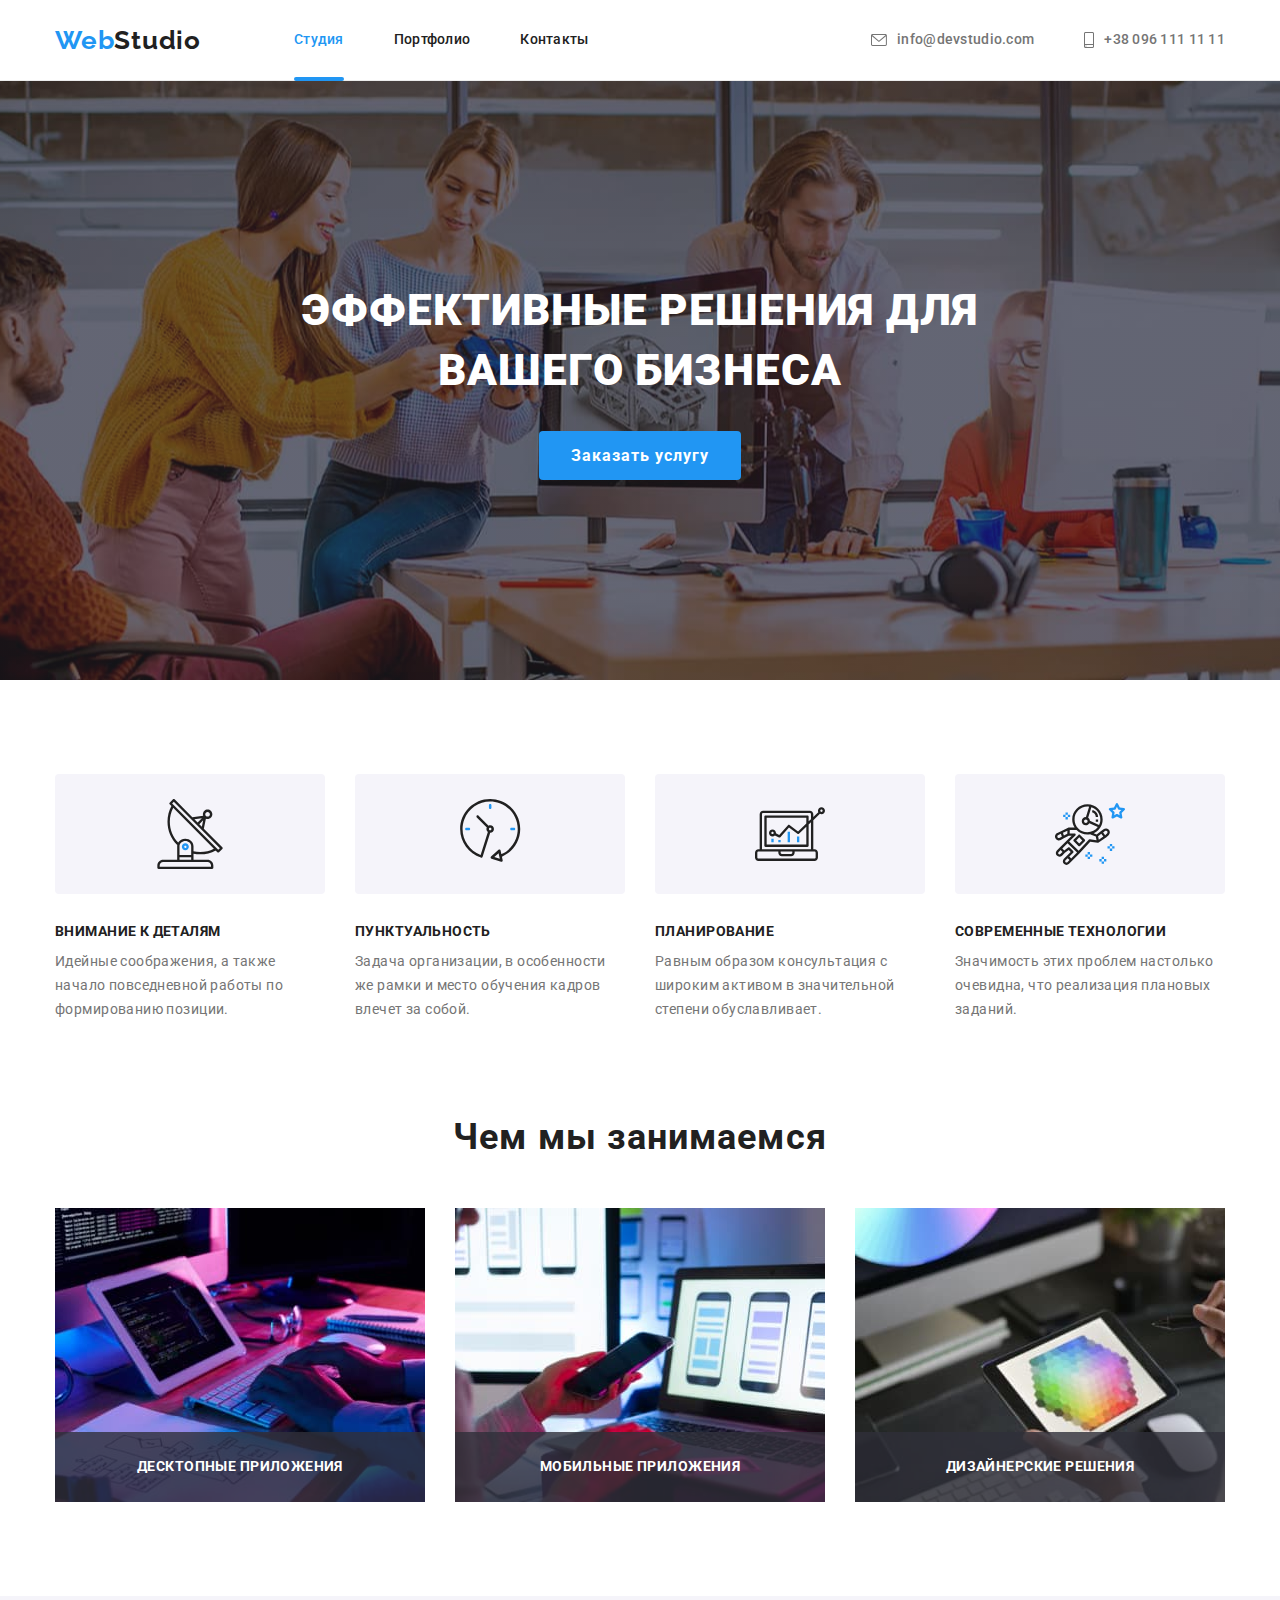
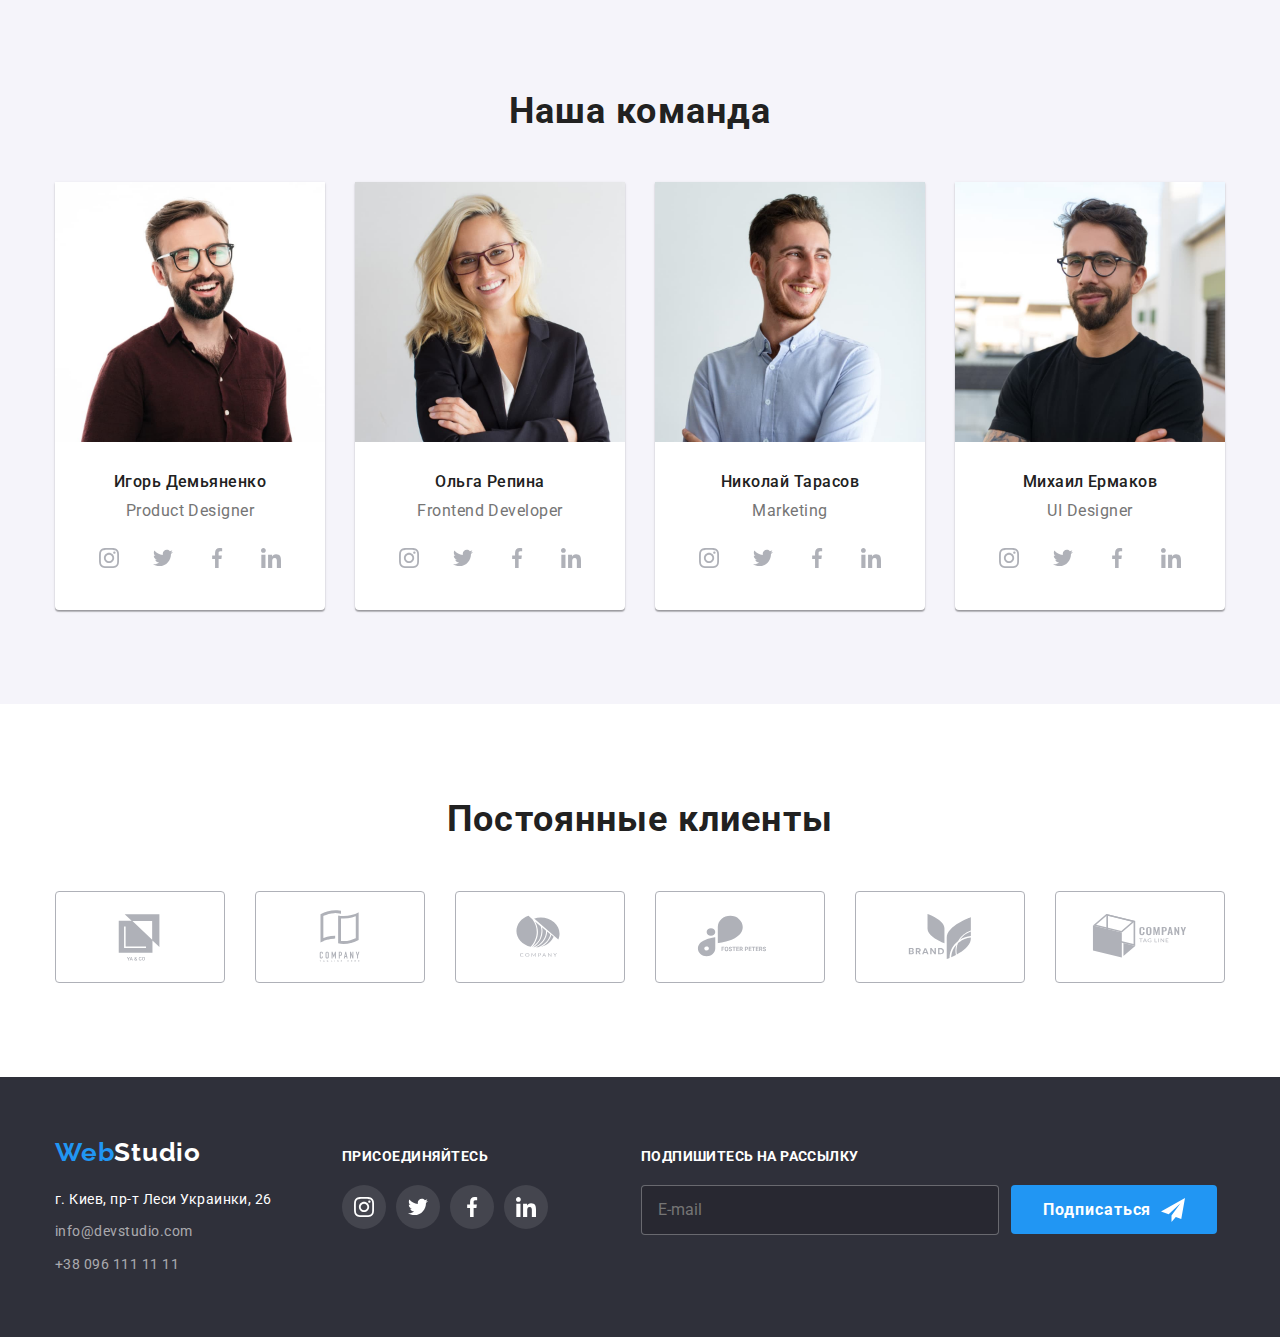
==== index.html @ 643bd153 "Копіювання файлів" ====
<!DOCTYPE html>
<html lang="ru">
  <head>
    <meta charset="UTF-8" />
    <meta http-equiv="X-UA-Compatible" content="IE=edge" />
    <meta name="viewport" content="width=device-width, initial-scale=1.0" />
    <title>Document</title>

    <link rel="preconnect" href="https://fonts.googleapis.com" />
    <link rel="preconnect" href="https://fonts.gstatic.com" crossorigin />
    <link
      href="https://fonts.googleapis.com/css2?family=Raleway:wght@700&family=Roboto:wght@400;500;700;900&display=swap"
      rel="stylesheet"
    />
    <link
      rel="stylesheet"
      href="https://cdnjs.cloudflare.com/ajax/libs/modern-normalize/1.1.0/modern-normalize.min.css"
    />
    <link rel="stylesheet" href="./css/main.min.css" />
  </head>
  <body>
    <header class="header">
      <div class="conteiner header__container">
        <a href="./index.html" class="logo">
          Web<span class="logo--up">Studio</span>
        </a>
        <nav class="navigation">
          <ul class="navigation__list list">
            <li class="navigation__item">
              <a href="./index.html" class="navigation__link current">
                Студия
              </a>
            </li>
            <li class="navigation__item">
              <a href="./portfolio.html" class="navigation__link"> Портфолио</a>
            </li>
            <li class="navigation__item">
              <a href="" class="navigation__link"> Контакты</a>
            </li>
          </ul>
        </nav>
        <ul class="contacts list">
          <li class="contacts__item">
            <a class="contacts__link" href="mailto:info@devstudio.com">
              <svg class="contacts__icon" width="16" height="12">
                <use href="./images/icons.svg#icon-envelope-hover"></use>
              </svg>
              info@devstudio.com
            </a>
          </li>
          <li class="contacts__item">
            <a class="contacts__link" href="tel:+380961111111">
              <svg class="contacts__icon" width="10" height="16">
                <use href="./images/icons.svg#icon-smartphone"></use>
              </svg>
              +38 096 111 11 11
            </a>
          </li>
        </ul>
      </div>
    </header>
    <main>
      <section class="hero">
        <div class="conteiner">
          <h1 class="hero-title">Эффективные решения для вашего бизнеса</h1>
          <button type="button" class="hero-button" data-modal-open>
            Заказать услугу
          </button>
        </div>
      </section>
      <section class="section-benefits">
        <div class="conteiner">
          <h2 class="visually-hidden">Преимущества</h2>
          <ul class="benefits list">
            <li class="benefits-item">
              <div class="benefits-icon">
                <svg class="icon" width="70" height="70">
                  <use href="./images/icons.svg#icon-antenna-1"></use>
                </svg>
              </div>
              <h3 class="title">Внимание к деталям</h3>
              <p>
                Идейные соображения, а также начало повседневной работы по
                формированию позиции.
              </p>
            </li>
            <li class="benefits-item">
              <div class="benefits-icon">
                <svg class="icon" width="70" height="70">
                  <use href="./images/icons.svg#icon-clock-1"></use>
                </svg>
              </div>
              <h3 class="title">Пунктуальность</h3>
              <p>
                Задача организации, в особенности же рамки и место обучения
                кадров влечет за собой.
              </p>
            </li>
            <li class="benefits-item">
              <div class="benefits-icon">
                <svg class="icon" width="70" height="70">
                  <use href="./images/icons.svg#icon-diagram-1"></use>
                </svg>
              </div>
              <h3 class="title">Планирование</h3>
              <p>
                Равным образом консультация с широким активом в значительной
                степени обуславливает.
              </p>
            </li>
            <li class="benefits-item">
              <div class="benefits-icon">
                <svg class="icon" width="70" height="70">
                  <use href="./images/icons.svg#icon-astronaut-1"></use>
                </svg>
              </div>
              <h3 class="title">Современные технологии</h3>
              <p>
                Значимость этих проблем настолько очевидна, что реализация
                плановых заданий.
              </p>
            </li>
          </ul>
        </div>
      </section>
      <section class="section">
        <div class="conteiner">
          <h2 class="section-title">Чем мы занимаемся</h2>
          <ul class="case list">
            <li class="case-images">
              <img
                src="./images/box1.jpg"
                alt="набор текста на клавиатуре"
                width="370"
                height="294"
              />
              <p class="case-text">Десктопные приложения</p>
            </li>
            <li class="case-images">
              <img
                src="./images/box2.jpg"
                alt="телефон в руках и ноутбук"
                width="370"
                height="294"
              />
              <p class="case-text">Мобильные приложения</p>
            </li>
            <li class="case-images">
              <img
                src="./images/box3.jpg"
                alt="подбор цвета на планшете"
                width="370"
                height="294"
              />
              <p class="case-text">Дизайнерские решения</p>
            </li>
          </ul>
        </div>
      </section>
      <section class="section team">
        <div class="conteiner">
          <h2 class="section-title">Наша команда</h2>
          <ul class="team__cards list">
            <li class="team__cards-item">
              <img
                src="./images/img1.jpg"
                alt="фото Игорь Демьяненко"
                width="270"
                height="260"
              />
              <div class="team__list">
                <h3 class="team__name">Игорь Демьяненко</h3>
                <p class="team__position">
                  <span lang="en">Product Designer</span>
                </p>
                <ul class="team__icon-list list">
                  <li class="team__icon-item">
                    <a href="" class="team__soc-link">
                      <svg class="team__link-icon" width="20" height="20">
                        <use href="./images/icons.svg#icon-instagram-2"></use>
                      </svg>
                    </a>
                  </li>
                  <li class="team__icon-item">
                    <a href="" class="team__soc-link">
                      <svg class="team__link-icon" width="20" height="20">
                        <use href="./images/icons.svg#icon-twitter-1"></use>
                      </svg>
                    </a>
                  </li>
                  <li class="team__icon-item">
                    <a href="" class="team__soc-link">
                      <svg class="team__link-icon" width="20" height="20">
                        <use href="./images/icons.svg#icon-facebook-1"></use>
                      </svg>
                    </a>
                  </li>
                  <li class="team__icon-item">
                    <a href="" class="team__soc-link">
                      <svg class="team__link-icon" width="20" height="20">
                        <use href="./images/icons.svg#icon-linkedin-1"></use>
                      </svg>
                    </a>
                  </li>
                </ul>
              </div>
            </li>
            <li class="team__cards-item">
              <img
                src="./images/img2.jpg"
                alt="фото Ольга Репина"
                width="270"
                height="260"
              />
              <div class="team__list">
                <h3 class="team__name">Ольга Репина</h3>
                <p class="team__position">
                  <span lang="en">Frontend Developer</span>
                </p>
                <ul class="team__icon-list list">
                  <li class="team__icon-item">
                    <a href="" class="team__soc-link">
                      <svg class="team__link-icon" width="20" height="20">
                        <use href="./images/icons.svg#icon-instagram-2"></use>
                      </svg>
                    </a>
                  </li>
                  <li class="team__icon-item">
                    <a href="" class="team__soc-link">
                      <svg class="team__link-icon" width="20" height="20">
                        <use href="./images/icons.svg#icon-twitter-1"></use>
                      </svg>
                    </a>
                  </li>
                  <li class="team__icon-item">
                    <a href="" class="team__soc-link">
                      <svg class="team__link-icon" width="20" height="20">
                        <use href="./images/icons.svg#icon-facebook-1"></use>
                      </svg>
                    </a>
                  </li>
                  <li class="team__icon-item">
                    <a href="" class="team__soc-link">
                      <svg class="team__link-icon" width="20" height="20">
                        <use href="./images/icons.svg#icon-linkedin-1"></use>
                      </svg>
                    </a>
                  </li>
                </ul>
              </div>
            </li>
            <li class="team__cards-item">
              <img
                src="./images/img3.jpg"
                alt="фото Николай Тарасов"
                width="270"
                height="260"
              />
              <div class="team__list">
                <h3 class="team__name">Николай Тарасов</h3>
                <p class="team__position"><span lang="en"> Marketing </span></p>
                <ul class="team__icon-list list">
                  <li class="team__icon-item">
                    <a href="" class="team__soc-link">
                      <svg class="team__link-icon" width="20" height="20">
                        <use href="./images/icons.svg#icon-instagram-2"></use>
                      </svg>
                    </a>
                  </li>
                  <li class="team__icon-item">
                    <a href="" class="team__soc-link">
                      <svg class="team__link-icon" width="20" height="20">
                        <use href="./images/icons.svg#icon-twitter-1"></use>
                      </svg>
                    </a>
                  </li>
                  <li class="team__icon-item">
                    <a href="" class="team__soc-link">
                      <svg class="team__link-icon" width="20" height="20">
                        <use href="./images/icons.svg#icon-facebook-1"></use>
                      </svg>
                    </a>
                  </li>
                  <li class="team__icon-item">
                    <a href="" class="team__soc-link">
                      <svg class="team__link-icon" width="20" height="20">
                        <use href="./images/icons.svg#icon-linkedin-1"></use>
                      </svg>
                    </a>
                  </li>
                </ul>
              </div>
            </li>
            <li class="team__cards-item">
              <img
                src="./images/img4.jpg"
                alt="фото Михаил Ермаков"
                width="270"
                height="260"
              />
              <div class="team__list">
                <h3 class="team__name">Михаил Ермаков</h3>
                <p class="team__position">
                  <span lang="en">UI Designer </span>
                </p>
                <ul class="team__icon-list list">
                  <li class="team__icon-item">
                    <a href="" class="team__soc-link">
                      <svg class="team__link-icon" width="20" height="20">
                        <use href="./images/icons.svg#icon-instagram-2"></use>
                      </svg>
                    </a>
                  </li>
                  <li class="team__icon-item">
                    <a href="" class="team__soc-link">
                      <svg class="team__link-icon" width="20" height="20">
                        <use href="./images/icons.svg#icon-twitter-1"></use>
                      </svg>
                    </a>
                  </li>
                  <li class="team__icon-item">
                    <a href="" class="team__soc-link">
                      <svg class="team__link-icon" width="20" height="20">
                        <use href="./images/icons.svg#icon-facebook-1"></use>
                      </svg>
                    </a>
                  </li>
                  <li class="team__icon-item">
                    <a href="" class="team__soc-link">
                      <svg class="team__link-icon" width="20" height="20">
                        <use href="./images/icons.svg#icon-linkedin-1"></use>
                      </svg>
                    </a>
                  </li>
                </ul>
              </div>
            </li>
          </ul>
        </div>
      </section>
      <section class="section">
        <div class="conteiner">
          <h2 class="section-title">Постоянные клиенты</h2>
          <ul class="clients-list list">
            <li class="clients-item">
              <a href="" class="clients-link">
                <svg class="clients-icon" width="106" height="60">
                  <use href="./images/icons.svg#icon-Logo"></use>
                </svg>
              </a>
            </li>
            <li class="clients-item">
              <a href="" class="clients-link">
                <svg class="clients-icon" width="106" height="60">
                  <use href="./images/icons.svg#icon-Logo-1"></use>
                </svg>
              </a>
            </li>
            <li class="clients-item">
              <a href="" class="clients-link">
                <svg class="clients-icon" width="106" height="60">
                  <use href="./images/icons.svg#icon-Logo-2"></use>
                </svg>
              </a>
            </li>
            <li class="clients-item">
              <a href="" class="clients-link">
                <svg class="clients-icon" width="106" height="60">
                  <use href="./images/icons.svg#icon-Logo-3"></use>
                </svg>
              </a>
            </li>
            <li class="clients-item">
              <a href="" class="clients-link">
                <svg class="clients-icon" width="106" height="60">
                  <use href="./images/icons.svg#icon-Logo-4"></use>
                </svg>
              </a>
            </li>
            <li class="clients-item">
              <a href="" class="clients-link">
                <svg class="clients-icon" width="106" height="60">
                  <use href="./images/icons.svg#icon-Logo-5"></use>
                </svg>
              </a>
            </li>
          </ul>
        </div>
      </section>
    </main>
    <footer class="footer">
      <div class="footer-conteiner conteiner">
        <div class="footer-address">
          <a href="./index.html" class="logo">
            Web<span class="logo--down">Studio</span>
          </a>
          <address class="address">
            <p class="text">г. Киев, пр-т Леси Украинки, 26</p>
            <ul class="adress-tel-mail list">
              <li class="address-tel-mail-item">
                <a href="mailto:info@devstudio.com" class="mail">
                  info@devstudio.com
                </a>
              </li>
              <li class="address-tel-mail-item">
                <a href="tel:+380961111111" class="tel"> +38 096 111 11 11 </a>
              </li>
            </ul>
          </address>
        </div>
        <div class="welcome">
          <p class="welcome-text">Присоединяйтесь</p>
          <ul class="welcome-list list">
            <li class="welcome-item">
              <a href="" class="welcome-soc-link">
                <svg class="welcome-link-icon" width="20" height="20">
                  <use href="./images/icons.svg#icon-instagram-2"></use>
                </svg>
              </a>
            </li>
            <li class="welcome-item">
              <a href="" class="welcome-soc-link">
                <svg class="welcome-link-icon" width="20" height="20">
                  <use href="./images/icons.svg#icon-twitter-1"></use>
                </svg>
              </a>
            </li>
            <li class="welcome-item">
              <a href="" class="welcome-soc-link">
                <svg class="welcome-link-icon" width="20" height="20">
                  <use href="./images/icons.svg#icon-facebook-1"></use>
                </svg>
              </a>
            </li>
            <li class="welcome-item">
              <a href="" class="welcome-soc-link">
                <svg class="welcome-link-icon" width="20" height="20">
                  <use href="./images/icons.svg#icon-linkedin-1"></use>
                </svg>
              </a>
            </li>
          </ul>
        </div>
        <form class="subscribe-field">
          <label for="email" class="email-label">Подпишитесь на рассылку</label>
          <div class="subscribe-field-input">
            <input
              type="email"
              class="subscribe-input"
              name="user-mail"
              id="email"
              placeholder="E-mail"
            />
            <div class="mail-button">
              <button type="submit" class="hero-button footer-button">
                <span>Подписаться</span>
                <span class="submit-icon">
                  <svg class="button-input-icon" width="24" height="24">
                    <use href="./images/icons.svg#icon-icon-send-1"></use>
                  </svg>
                </span>
              </button>
            </div>
          </div>
        </form>
      </div>
    </footer>
    <div class="backdrop is-hidden" data-modal>
      <div class="modal">
        <button type="button" class="modal-close-btn" data-modal-close>
          <svg class="close-button" width="18" height="18">
            <use href="./images/icons.svg#icon-close-black-18dp-2-1-1"></use>
          </svg>
        </button>
        <p class="modal-title">Оставьте свои данные, мы вам перезвоним</p>
        <form>
          <div class="modal-field">
            <label for="user-name" class="modal-label">Имя </label>
            <div class="input-wrap">
              <input
                type="text"
                class="modal-input"
                name="user-name"
                id="user-name"
              />
              <svg class="input-icon" width="18" height="18">
                <use href="./images/icons.svg#icon-person-black-18dp-1"></use>
              </svg>
            </div>
          </div>

          <div class="modal-field">
            <label for="user-tel" class="modal-label">Телефон</label>
            <div class="input-wrap">
              <input
                type="tel"
                class="modal-input"
                name="user-tel"
                id="user-tel"
              />
              <svg class="input-icon" width="18" height="18">
                <use href="./images/icons.svg#icon-phone-black-18dp-1"></use>
              </svg>
            </div>
          </div>
          <div class="modal-field">
            <label for="user-email" class="modal-label">Почта</label>
            <div class="input-wrap">
              <input
                type="email"
                class="modal-input"
                name="user-mail"
                id="user-email"
              />
              <svg class="input-icon" width="18" height="18">
                <use href="./images/icons.svg#icon-email-black-18dp-1"></use>
              </svg>
            </div>
          </div>

          <div class="modal-field-coment">
            <label for="user-text" class="modal-label">Комментарий</label>
            <textarea
              class="modal-comment"
              name="user-text"
              id="user-text"
              placeholder="Введите текст"
              cols="30"
              rows="9"
            ></textarea>
          </div>
          <div class="modal-policy">
            <label class="modal-policy-label">
              <input
                type="checkbox"
                name="policy"
                class="modal-check visually-hidden"
              />
              <span class="modal-custom-check">
                <svg class="modal-icon-check" width="16" height="15">
                  <use href="./images/icons.svg#icon-Vector-1"></use>
                </svg>
              </span>
              <span class="modal-policy-text"
                >Соглашаюсь с рассылкой и принимаю
                <a href="" class="modal-link">Условия договора</a></span
              >
            </label>
          </div>
          <button type="submit" class="hero-button">Отправить</button>
        </form>
      </div>
    </div>
    <script src="./js/modal.js"></script>
  </body>
</html>
---- css/main.min.css ----
:root{--main-text-color: #212121;--secondary-text-color: #757575;--accent-text-color: #2196f3;--hero-text-color: #ffffff;--background-primary-color: #ffffff;--background-secondary-color: #2f303a;--background-hover-btn:#188ce8;--transition: 250ms cubic-bezier(0.4, 0, 0.2, 1)}p,h1,h2,h3,h4,h5,h6{margin:0}ul,ol{margin:0;padding-left:0}button{cursor:pointer}a{color:currentColor}img{display:block;max-width:100%;height:auto}address{font-style:normal}body{background-color:var(--background-primary-color);color:var(--main-text-color);font-family:Roboto,sans-serif;letter-spacing:.03em}.visually-hidden{position:absolute;width:1px;height:1px;margin:-1px;border:0;padding:0;white-space:nowrap;clip-path:inset(100%);clip:rect(0 0 0 0);overflow:hidden}.list{list-style:none;padding:0;margin:0}.is-hidden{opacity:0;visibility:hidden;pointer-events:none}.conteiner{margin-left:auto;margin-right:auto;width:1200px;padding-left:15px;padding-right:15px}.section,.portfolio{padding-top:94px;padding-bottom:94px}.logo{color:var(--accent-text-color);font-family:Raleway,sans-serif;font-size:26px;font-weight:700;line-height:1.19;letter-spacing:.03em;text-decoration:none}.logo--up{color:var(--main-text-color)}.logo--down{color:var(--hero-text-color)}.navigation{margin-left:93px}.navigation__list{display:flex}.navigation__item:not(:last-child){margin-right:50px}.navigation__link{display:block;padding-top:32px;padding-bottom:32px;font-size:14px;font-weight:500;line-height:1.14;letter-spacing:.02em;text-decoration:none;transition:color var(--transition)}.navigation__link:hover,.navigation__link:focus{color:var(--accent-text-color)}.contacts{display:flex;margin-left:auto}.contacts__link{display:flex;align-items:center;color:var(--secondary-text-color);font-size:14px;font-weight:500;line-height:1.14;letter-spacing:.02em;text-decoration:none;transition:color var(--transition);padding-top:32px;padding-bottom:32px}.contacts__link:hover,.contacts__link:focus{color:var(--accent-text-color)}.contacts__icon{fill:currentColor;margin-right:10px}.contacts__item+.contacts__item{margin-left:50px}.hero-button{display:block;margin:0 auto;border:rgba(0,0,0,0);border-radius:4px;padding:10px 32px;min-width:200px;background-color:var(--accent-text-color);color:var(--hero-text-color);cursor:pointer;font-family:inherit;font-size:16px;font-weight:700;line-height:1.86;letter-spacing:.06em;text-align:center;transition:background-color var(--transition)}.hero-button:hover,.hero-button:focus{background-color:var(--background-hover-btn)}.modal-title{margin-top:0;margin-bottom:12px;font-size:20px;font-weight:700;line-height:1.15;letter-spacing:.03em;text-align:center;color:var(--main-text-color)}.modal-input{width:100%;height:40px;border:1px solid rgba(33,33,33,.2);border-radius:4px;outline:none;padding-left:42px;transition:border var(--transition)}.modal-input:focus{border:1px solid var(--accent-text-color)}.modal-field{margin-bottom:10px}.modal-field-coment{margin-bottom:20px}.modal-label{font-size:12px;font-weight:400;line-height:1.17;letter-spacing:.01em;margin-bottom:4px;color:var(--secondary-text-color)}.modal-comment{display:block;width:100%;height:120px;border:1px solid rgba(33,33,33,.2);border-radius:4px;resize:none;transition:border var(--transition);padding:12px 16px}.modal-comment::placeholder{font-size:14px;font-weight:400;line-height:1.14;letter-spacing:.01em;color:rgba(117,117,117,.5)}.modal-comment:focus{border:1px solid var(--accent-text-color)}.input-wrap{position:relative}.input-icon{position:absolute;left:12px;top:50%;transform:translateY(-50%)}.modal-input:focus+.input-icon{fill:var(--accent-text-color)}.modal-policy{margin-bottom:30px}.modal-policy-label{display:flex;align-items:center;justify-content:center;cursor:pointer;font-size:14px}.modal-policy-text{font-size:14px;font-weight:400;line-height:1.71;letter-spacing:.03em;color:var(--secondary-text-color)}.modal-link{color:var(--accent-text-color);text-decoration:none;border-bottom:1px solid var(--accent-text-color)}.modal-custom-check{border:2px solid var(--main-text-color);width:16px;height:15px;display:flex;align-items:center;justify-content:center;margin-right:7px}.modal-check:checked+.modal-custom-check{border:2px solid var(--accent-text-color);background-color:var(--accent-text-color)}.modal-check:focus+.modal-custom-check{border:2px solid var(--accent-text-color)}.backdrop{width:100%;height:100%;position:fixed;left:0;top:0;background-color:rgba(0,0,0,.2);transition:opacity var(--transition),visibility var(--transition)}.backdrop.is-hidden .modal{transform:translate(-50%, -50%) scale(0) rotate(180deg)}.modal{width:100%;position:absolute;max-width:528px;background-color:var(--background-primary-color);position:absolute;top:50%;left:50%;border-radius:4px;transform:translate(-50%, -50%) scale(1) rotate(0);transition:transform var(--transition);padding:40px}.modal-close-btn{position:absolute;top:10px;right:10px;width:30px;height:30px;border-radius:50%;border:1px solid rgba(0,0,0,.1);background-color:rgba(0,0,0,0);display:flex;align-items:center;justify-content:center;cursor:pointer}.close-button{transition:fill var(--transition)}.modal-close-btn:hover .close-button,.modal-close-btn:focus .close-button{fill:var(--accent-text-color)}.section-title{margin-top:0;margin-bottom:50px;color:var(--main-text-color);font-size:36px;font-weight:700;line-height:1.17;letter-spacing:.03em;text-align:center}.current{display:flex;position:relative;color:var(--accent-text-color)}.current::after{display:block;content:"";width:100%;height:4px;background-size:contain;left:0;bottom:-1px;margin-bottom:0;background-color:var(--accent-text-color);border-radius:2px;position:absolute}.header{border-bottom:1px solid #ececec}.header__container{display:flex;align-items:center}.hero{max-width:1600px;margin:0 auto;background-color:var(--background-secondary-color);background-image:linear-gradient(rgba(47, 48, 58, 0.4), rgba(47, 48, 58, 0.4)),url(../images/hero.jpg);background-repeat:no-repeat;background-position:center;letter-spacing:.06em;text-align:center;padding-top:200px;padding-bottom:200px}.hero-title{margin-left:auto;margin-right:auto;margin-top:0;margin-bottom:30px;max-width:696px;color:var(--hero-text-color);font-size:44px;font-weight:900;line-height:1.36;text-transform:uppercase}.section-benefits{padding-top:94px;padding-bottom:0}.benefits{display:flex;gap:30px}.benefits-item{width:270px}.benefits-icon{display:flex;align-items:center;justify-content:center;background-color:#f5f4fa;border-radius:4px;width:270px;height:120px;margin-bottom:30px}.benefits .title{margin-top:0;margin-bottom:10px;color:var(--main-text-color);font-size:14px;font-weight:700;line-height:1.14;letter-spacing:.03em;text-transform:uppercase}.benefits p{margin-top:0;margin-bottom:0;color:var(--secondary-text-color);font-size:14px;font-weight:400;line-height:1.71;letter-spacing:.03em}.case{display:flex;gap:30px}.case-images{display:flex;flex-direction:column;position:relative}.case-text{background-color:rgba(47,48,58,.8);position:absolute;padding-top:27px;padding-bottom:27px;width:100%;bottom:0;left:0;margin:0;text-align:center;font-size:14px;font-weight:700;line-height:1.14;letter-spacing:.03em;text-transform:uppercase;color:var(--hero-text-color)}.clients-list{display:flex;justify-content:center;align-items:center}.clients-item{width:170px;height:92px}.clients-item+.clients-item{margin-left:30px}.clients-link{display:flex;align-items:center;justify-content:center;cursor:pointer;width:100%;height:100%;border:1px solid #afb1b8;border-radius:4px;color:#afb1b8;transition:border var(--transition),color var(--transition)}.clients-link:hover,.clients-link:focus{border:1px solid var(--accent-text-color);color:var(--accent-text-color)}.clients-icon{fill:currentColor}.footer{background-color:var(--background-secondary-color);padding-top:60px;padding-bottom:60px}.footer-conteiner{display:flex;align-items:baseline}.footer .logo{margin-bottom:20px}.address{margin-top:20px;margin-bottom:0}.address .text{margin-top:0;margin-bottom:0;color:var(--hero-text-color);font-size:14px;line-height:1.71}.address .mail,.address .tel{color:rgba(255,255,255,.6);font-size:14px;line-height:1.71;text-decoration:none}.adress-tel-mail{margin-top:9px}.address-tel-mail-item+.address-tel-mail-item{margin-top:9px}.welcome{margin-left:70px}.welcome-text{margin:0;text-transform:uppercase;font-size:14px;font-weight:700;line-height:1.14;color:var(--hero-text-color)}.welcome-list{display:flex;margin-top:20px}.welcome-item+.welcome-item{margin-left:10px}.welcome-soc-link{display:flex;justify-content:center;align-items:center;width:44px;height:44px;background:rgba(255,255,255,.1);border-radius:50%;cursor:pointer;transition:background-color var(--transition)}.welcome-soc-link:hover,.welcome-soc-link:focus{background-color:var(--accent-text-color)}.welcome-link-icon{fill:var(--hero-text-color)}.subscribe-field{margin-left:93px}.email-label{display:block;margin-bottom:20px;font-weight:700;font-size:14px;line-height:1.14;letter-spacing:.03em;text-transform:uppercase;color:var(--hero-text-color)}.subscribe-input{width:358px;height:50px;margin-right:12px;padding-top:15px;padding-bottom:15px;padding-left:16px;border:1px solid rgba(255,255,255,.3);border-radius:4px;background-color:rgba(0,0,0,.15);font-size:16px;line-height:1.25;color:rgba(255,255,255,.6)}.footer-button{display:flex;justify-content:center;align-items:center}.submit-icon{margin-left:10px;display:flex;justify-content:center;align-items:center}.button-input-icon{fill:var(--hero-text-color);right:28px}.subscribe-field-input{display:flex;align-items:center;justify-content:center}.portfolio-list{margin-top:50px;display:flex;flex-wrap:wrap;gap:30px}.portfolio-item{width:calc((100% - 60px)/3);position:relative}.item-card{padding:24px;padding-top:20px;padding-left:24px;padding-bottom:20px;border-left:1px solid #eee;border-right:1px solid #eee;border-bottom:1px solid #eee}.portfolio .title{margin-bottom:4px;margin-top:0;color:var(--main-text-color);font-size:18px;font-weight:700;line-height:2;letter-spacing:.06}.buttons-list{display:flex;justify-content:center}.buttons-item+.buttons-item{margin-left:8px}.portfolio-button{display:inline-block;border-radius:4px;padding:6px 22px;min-width:73px;border:rgba(0,0,0,0);color:var(--main-text-color);background-color:#f5f4fa;cursor:pointer;text-align:center;font-family:inherit;font-size:16px;font-weight:500;line-height:1.63;transition:box-shadow var(--transition),color var(--transition),background-color var(--transition)}.portfolio-button:hover,.portfolio-button:focus{background-color:var(--accent-text-color);color:var(--hero-text-color);box-shadow:0px 3px 1px rgba(0,0,0,.1),0px 1px 2px rgba(0,0,0,.08),0px 2px 2px rgba(0,0,0,.12)}.portfolio-link{display:block;text-decoration:none;width:100%;height:100%;transition:box-shadow var(--transition)}.portfolio-link:hover,.portfolio-link:focus{box-shadow:0px 1px 1px rgba(0,0,0,.12),0px 4px 4px rgba(0,0,0,.06),1px 4px 6px rgba(0,0,0,.16)}.item-card p{margin-bottom:0;margin-top:0;color:var(--secondary-text-color);font-size:16px;line-height:1.88}.team-portfolio-top{position:relative;overflow:hidden}.portfolio-top-text{position:absolute;top:0;left:0;color:var(--hero-text-color);background-color:rgba(33,150,243,.9);font-size:18px;line-height:1.56;height:100%;transform:translateY(100%);transition:transform var(--transition);overflow:auto;padding-top:63px;padding-left:24px;padding-right:24px;padding-bottom:63px}.portfolio-link:hover .portfolio-top-text,.portfolio-link:focus .portfolio-top-text{transform:translateY(0);transition:transform var(--transition)}.team{padding-top:94px;padding-bottom:94px;background-color:#f5f4fa}.team__cards{display:flex;gap:30px}.team__cards-item{background-color:var(--background-primary-color);border-radius:0px 0px 4px 4px;box-shadow:0px 1px 3px rgba(0,0,0,.12),0px 1px 1px rgba(0,0,0,.14),0px 2px 1px rgba(0,0,0,.2)}.team__list{text-align:center;padding-top:30px;padding-bottom:30px}.team__name{margin-top:0;margin-bottom:10px;color:var(--main-text-color);font-size:16px;font-weight:500;line-height:1.19}.team__position{margin-top:0;margin-bottom:16px;color:var(--secondary-text-color);font-size:16px;line-height:1.19}.team__icon-list{display:flex;justify-content:center;align-items:center;gap:10px}.team__soc-link{display:flex;justify-content:center;align-items:center;width:44px;height:44px;border-radius:50%;cursor:pointer;transition:background-color var(--transition)}.team__soc-link:hover,.team__soc-link:focus{background-color:var(--accent-text-color)}.team__link-icon{fill:#afb1b8;transition:fill var(--transition)}.team__link-icon:hover,.team__link-icon:focus{background-color:var(--accent-text-color)}.team__soc-link:hover .team__link-icon,.team__soc-link:focus .team__link-icon{fill:var(--hero-text-color)}/*# sourceMappingURL=main.min.css.map */
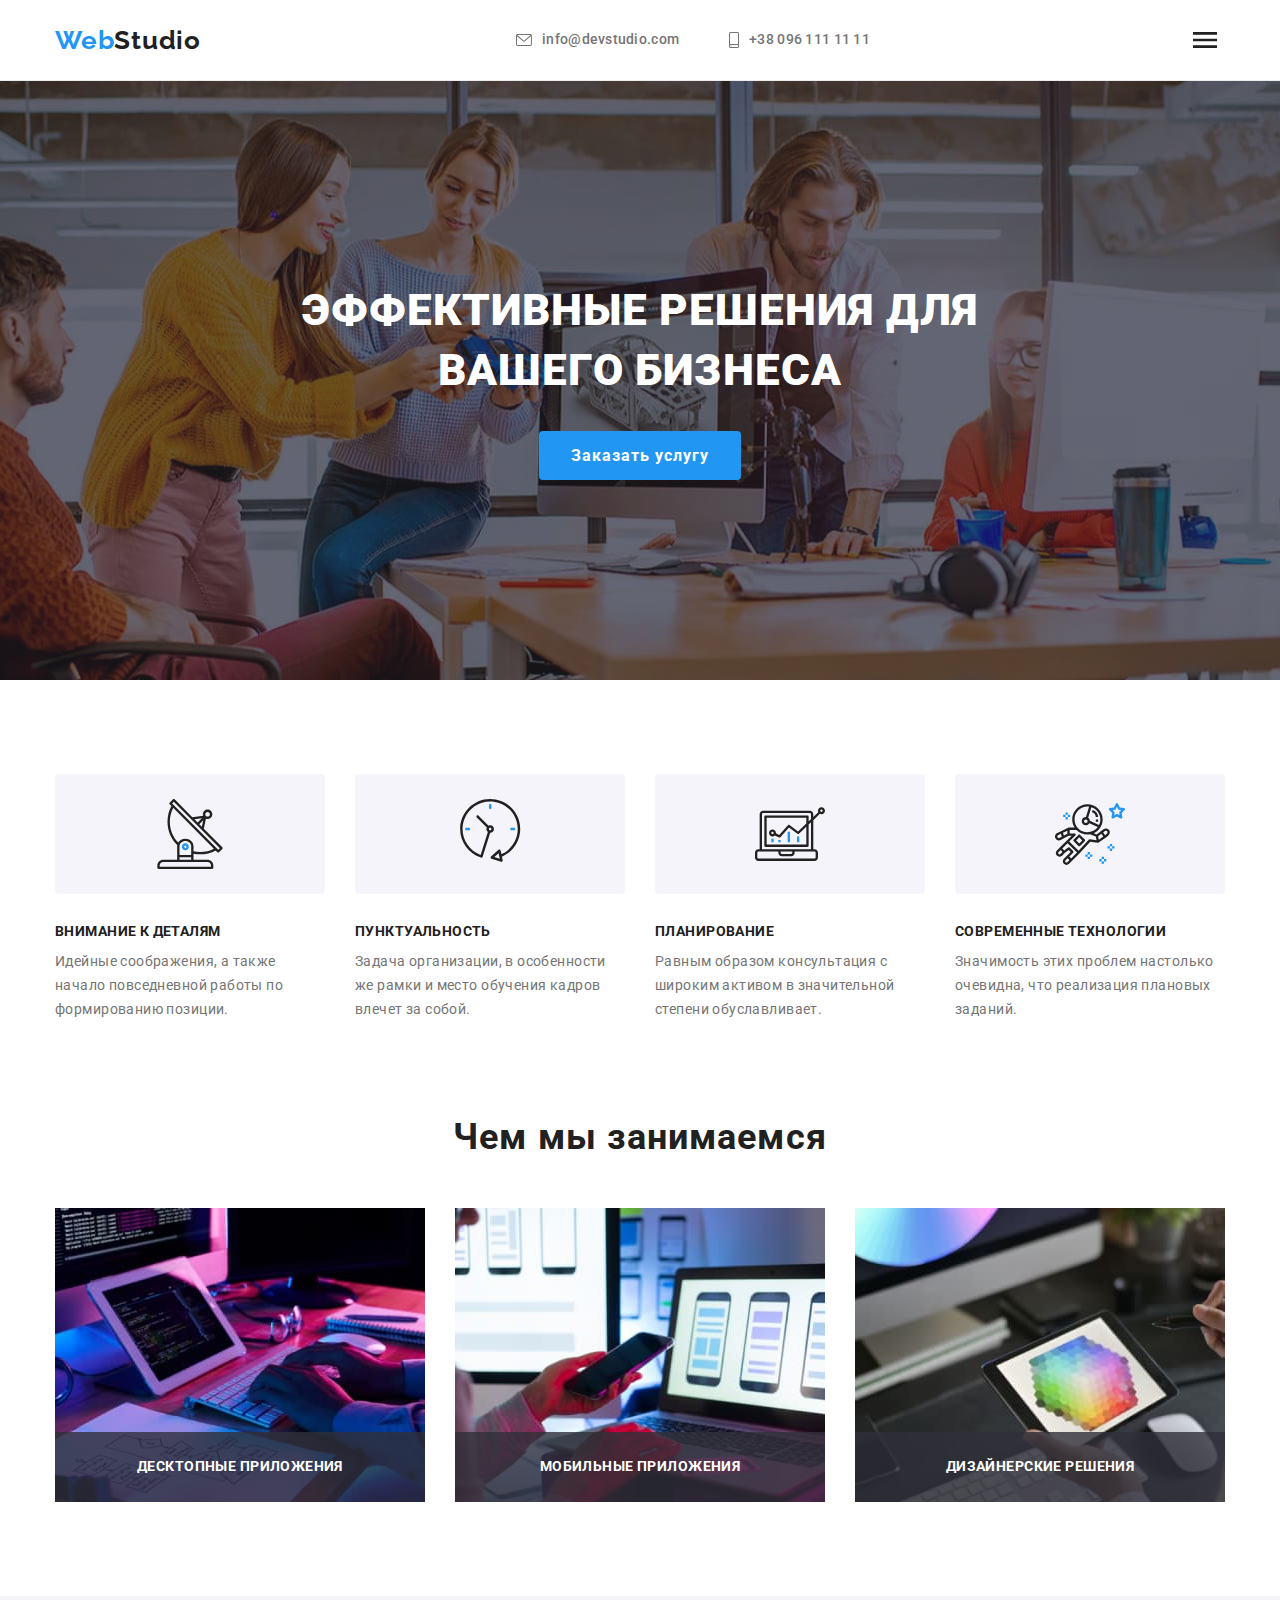
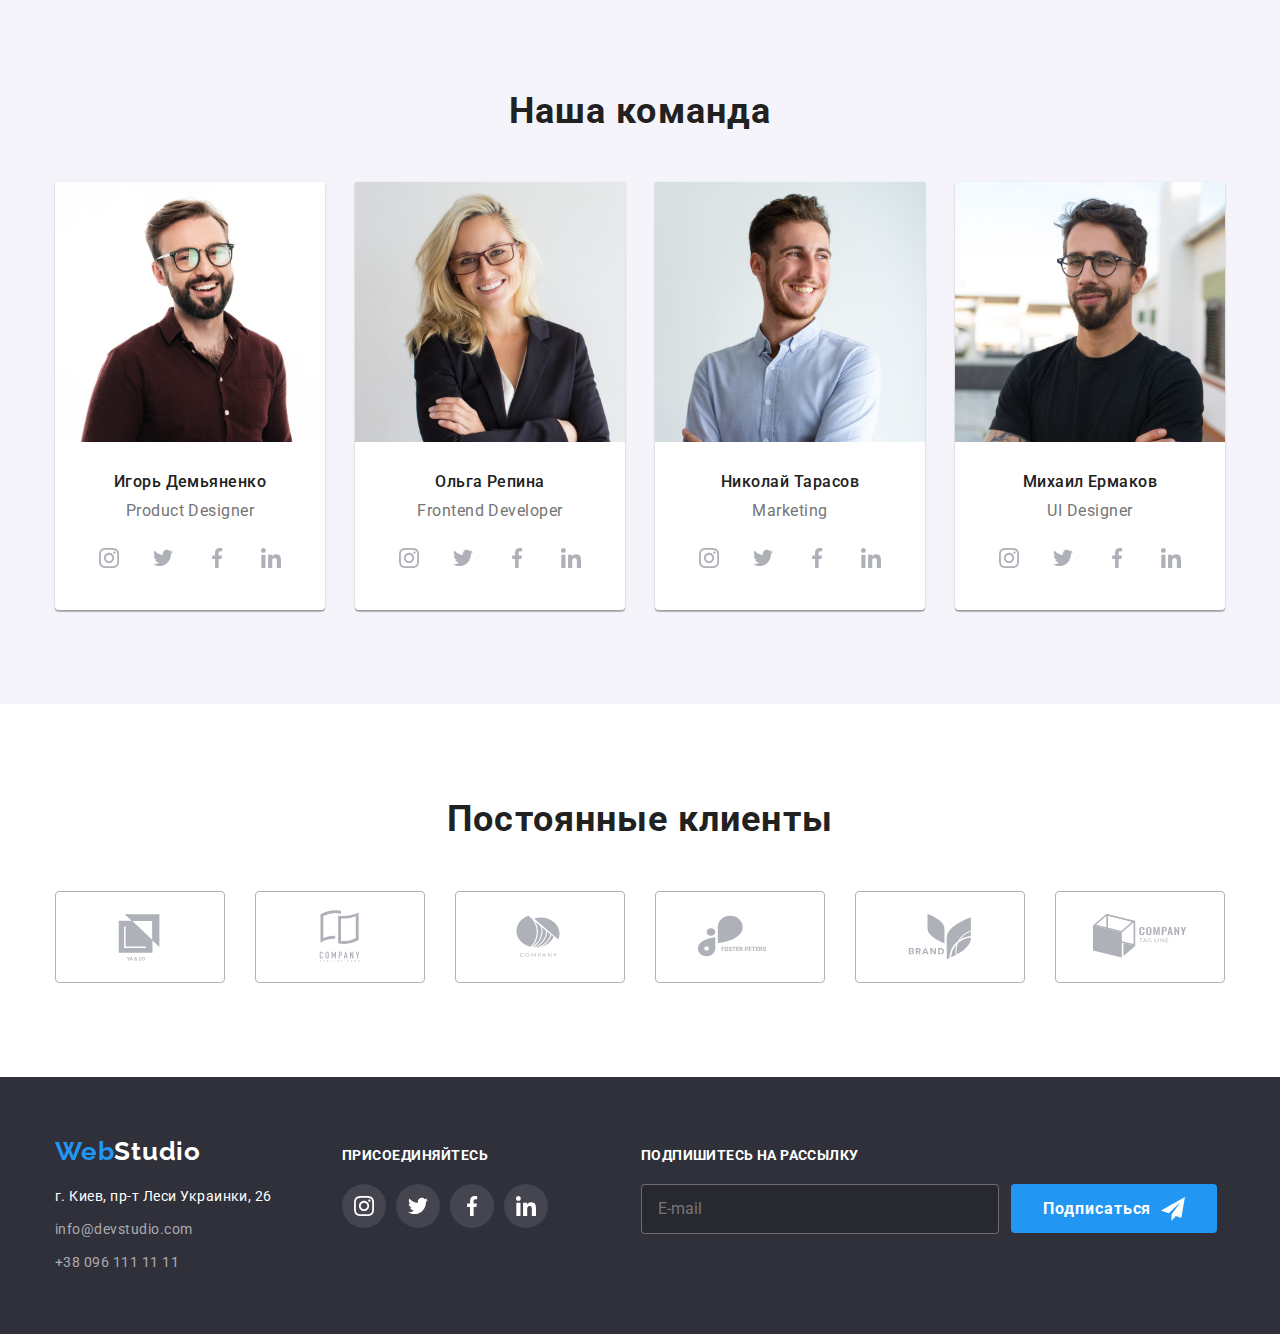
==== commit 771ccd78: "Спливаюче меню" ====
--- a/index.html
+++ b/index.html
@@ -57,6 +57,62 @@
             </a>
           </li>
         </ul>
+        <button type="button" class="menu-open">
+          <svg class="menu-open__icon" width="40" height="40">
+            <use href="./images/icons.svg#icon-menu_40px-1"></use>
+          </svg>
+        </button>
+      </div>
+      <div class="mob-menu is-hidden">
+        <div class="cont">
+          <div class="mob-menu-top">
+            <button type="button" class="menu-close">
+              <svg width="40" height="40">
+                <use
+                  class="menu-close__icon"
+                  href="./images/icons.svg#icon-close_40px-1"
+                ></use>
+              </svg>
+            </button>
+            <div class="navigation-mobile">
+              <ul class="navigation-mobile__list list">
+                <li class="navigation-mobile__item">
+                  <a
+                    href="./index.html"
+                    class="navigation-mobile__link current-mobile"
+                  >
+                    Студия
+                  </a>
+                </li>
+                <li class="navigation-mobile__item">
+                  <a href="./portfolio.html" class="navigation-mobile__link">
+                    Портфолио</a
+                  >
+                </li>
+                <li class="navigation-mobile__item">
+                  <a href="" class="navigation-mobile__link"> Контакты</a>
+                </li>
+              </ul>
+            </div>
+          </div>
+          <div class="mob-menu-bottom">
+            <a class="contacts-mobile__link" href="tel:+380961111111">
+              +38 096 111 11 11
+            </a>
+            <a class="contacts-mobile__mail" href="mailto:info@devstudio.com">
+              info@devstudio.com
+            </a>
+
+            <ul class="mob-soc-link list">
+              <li class="mob-soc-item">
+                <p class="mob-soc-icon">Instagram</p>
+              </li>
+              <li class="mob-soc-item"><p class="mob-soc-icon">Twitter</p></li>
+              <li class="mob-soc-item"><p class="mob-soc-icon">Facebook</p></li>
+              <li class="mob-soc-item"><p class="mob-soc-icon">LinkedIn</p></li>
+            </ul>
+          </div>
+        </div>
       </div>
     </header>
     <main>
@@ -552,5 +608,6 @@
       </div>
     </div>
     <script src="./js/modal.js"></script>
+    <script src="./js/mobile-menu.js"></script>
   </body>
 </html>
--- a/css/main.min.css
+++ b/css/main.min.css
@@ -1 +1 @@
-:root{--main-text-color: #212121;--secondary-text-color: #757575;--accent-text-color: #2196f3;--hero-text-color: #ffffff;--background-primary-color: #ffffff;--background-secondary-color: #2f303a;--background-hover-btn:#188ce8;--transition: 250ms cubic-bezier(0.4, 0, 0.2, 1)}p,h1,h2,h3,h4,h5,h6{margin:0}ul,ol{margin:0;padding-left:0}button{cursor:pointer}a{color:currentColor}img{display:block;max-width:100%;height:auto}address{font-style:normal}body{background-color:var(--background-primary-color);color:var(--main-text-color);font-family:Roboto,sans-serif;letter-spacing:.03em}.visually-hidden{position:absolute;width:1px;height:1px;margin:-1px;border:0;padding:0;white-space:nowrap;clip-path:inset(100%);clip:rect(0 0 0 0);overflow:hidden}.list{list-style:none;padding:0;margin:0}.is-hidden{opacity:0;visibility:hidden;pointer-events:none}.conteiner{margin-left:auto;margin-right:auto;width:1200px;padding-left:15px;padding-right:15px}.section,.portfolio{padding-top:94px;padding-bottom:94px}.logo{color:var(--accent-text-color);font-family:Raleway,sans-serif;font-size:26px;font-weight:700;line-height:1.19;letter-spacing:.03em;text-decoration:none}.logo--up{color:var(--main-text-color)}.logo--down{color:var(--hero-text-color)}.navigation{margin-left:93px}.navigation__list{display:flex}.navigation__item:not(:last-child){margin-right:50px}.navigation__link{display:block;padding-top:32px;padding-bottom:32px;font-size:14px;font-weight:500;line-height:1.14;letter-spacing:.02em;text-decoration:none;transition:color var(--transition)}.navigation__link:hover,.navigation__link:focus{color:var(--accent-text-color)}.contacts{display:flex;margin-left:auto}.contacts__link{display:flex;align-items:center;color:var(--secondary-text-color);font-size:14px;font-weight:500;line-height:1.14;letter-spacing:.02em;text-decoration:none;transition:color var(--transition);padding-top:32px;padding-bottom:32px}.contacts__link:hover,.contacts__link:focus{color:var(--accent-text-color)}.contacts__icon{fill:currentColor;margin-right:10px}.contacts__item+.contacts__item{margin-left:50px}.hero-button{display:block;margin:0 auto;border:rgba(0,0,0,0);border-radius:4px;padding:10px 32px;min-width:200px;background-color:var(--accent-text-color);color:var(--hero-text-color);cursor:pointer;font-family:inherit;font-size:16px;font-weight:700;line-height:1.86;letter-spacing:.06em;text-align:center;transition:background-color var(--transition)}.hero-button:hover,.hero-button:focus{background-color:var(--background-hover-btn)}.modal-title{margin-top:0;margin-bottom:12px;font-size:20px;font-weight:700;line-height:1.15;letter-spacing:.03em;text-align:center;color:var(--main-text-color)}.modal-input{width:100%;height:40px;border:1px solid rgba(33,33,33,.2);border-radius:4px;outline:none;padding-left:42px;transition:border var(--transition)}.modal-input:focus{border:1px solid var(--accent-text-color)}.modal-field{margin-bottom:10px}.modal-field-coment{margin-bottom:20px}.modal-label{font-size:12px;font-weight:400;line-height:1.17;letter-spacing:.01em;margin-bottom:4px;color:var(--secondary-text-color)}.modal-comment{display:block;width:100%;height:120px;border:1px solid rgba(33,33,33,.2);border-radius:4px;resize:none;transition:border var(--transition);padding:12px 16px}.modal-comment::placeholder{font-size:14px;font-weight:400;line-height:1.14;letter-spacing:.01em;color:rgba(117,117,117,.5)}.modal-comment:focus{border:1px solid var(--accent-text-color)}.input-wrap{position:relative}.input-icon{position:absolute;left:12px;top:50%;transform:translateY(-50%)}.modal-input:focus+.input-icon{fill:var(--accent-text-color)}.modal-policy{margin-bottom:30px}.modal-policy-label{display:flex;align-items:center;justify-content:center;cursor:pointer;font-size:14px}.modal-policy-text{font-size:14px;font-weight:400;line-height:1.71;letter-spacing:.03em;color:var(--secondary-text-color)}.modal-link{color:var(--accent-text-color);text-decoration:none;border-bottom:1px solid var(--accent-text-color)}.modal-custom-check{border:2px solid var(--main-text-color);width:16px;height:15px;display:flex;align-items:center;justify-content:center;margin-right:7px}.modal-check:checked+.modal-custom-check{border:2px solid var(--accent-text-color);background-color:var(--accent-text-color)}.modal-check:focus+.modal-custom-check{border:2px solid var(--accent-text-color)}.backdrop{width:100%;height:100%;position:fixed;left:0;top:0;background-color:rgba(0,0,0,.2);transition:opacity var(--transition),visibility var(--transition)}.backdrop.is-hidden .modal{transform:translate(-50%, -50%) scale(0) rotate(180deg)}.modal{width:100%;position:absolute;max-width:528px;background-color:var(--background-primary-color);position:absolute;top:50%;left:50%;border-radius:4px;transform:translate(-50%, -50%) scale(1) rotate(0);transition:transform var(--transition);padding:40px}.modal-close-btn{position:absolute;top:10px;right:10px;width:30px;height:30px;border-radius:50%;border:1px solid rgba(0,0,0,.1);background-color:rgba(0,0,0,0);display:flex;align-items:center;justify-content:center;cursor:pointer}.close-button{transition:fill var(--transition)}.modal-close-btn:hover .close-button,.modal-close-btn:focus .close-button{fill:var(--accent-text-color)}.section-title{margin-top:0;margin-bottom:50px;color:var(--main-text-color);font-size:36px;font-weight:700;line-height:1.17;letter-spacing:.03em;text-align:center}.current{display:flex;position:relative;color:var(--accent-text-color)}.current::after{display:block;content:"";width:100%;height:4px;background-size:contain;left:0;bottom:-1px;margin-bottom:0;background-color:var(--accent-text-color);border-radius:2px;position:absolute}.header{border-bottom:1px solid #ececec}.header__container{display:flex;align-items:center}.hero{max-width:1600px;margin:0 auto;background-color:var(--background-secondary-color);background-image:linear-gradient(rgba(47, 48, 58, 0.4), rgba(47, 48, 58, 0.4)),url(../images/hero.jpg);background-repeat:no-repeat;background-position:center;letter-spacing:.06em;text-align:center;padding-top:200px;padding-bottom:200px}.hero-title{margin-left:auto;margin-right:auto;margin-top:0;margin-bottom:30px;max-width:696px;color:var(--hero-text-color);font-size:44px;font-weight:900;line-height:1.36;text-transform:uppercase}.section-benefits{padding-top:94px;padding-bottom:0}.benefits{display:flex;gap:30px}.benefits-item{width:270px}.benefits-icon{display:flex;align-items:center;justify-content:center;background-color:#f5f4fa;border-radius:4px;width:270px;height:120px;margin-bottom:30px}.benefits .title{margin-top:0;margin-bottom:10px;color:var(--main-text-color);font-size:14px;font-weight:700;line-height:1.14;letter-spacing:.03em;text-transform:uppercase}.benefits p{margin-top:0;margin-bottom:0;color:var(--secondary-text-color);font-size:14px;font-weight:400;line-height:1.71;letter-spacing:.03em}.case{display:flex;gap:30px}.case-images{display:flex;flex-direction:column;position:relative}.case-text{background-color:rgba(47,48,58,.8);position:absolute;padding-top:27px;padding-bottom:27px;width:100%;bottom:0;left:0;margin:0;text-align:center;font-size:14px;font-weight:700;line-height:1.14;letter-spacing:.03em;text-transform:uppercase;color:var(--hero-text-color)}.clients-list{display:flex;justify-content:center;align-items:center}.clients-item{width:170px;height:92px}.clients-item+.clients-item{margin-left:30px}.clients-link{display:flex;align-items:center;justify-content:center;cursor:pointer;width:100%;height:100%;border:1px solid #afb1b8;border-radius:4px;color:#afb1b8;transition:border var(--transition),color var(--transition)}.clients-link:hover,.clients-link:focus{border:1px solid var(--accent-text-color);color:var(--accent-text-color)}.clients-icon{fill:currentColor}.footer{background-color:var(--background-secondary-color);padding-top:60px;padding-bottom:60px}.footer-conteiner{display:flex;align-items:baseline}.footer .logo{margin-bottom:20px}.address{margin-top:20px;margin-bottom:0}.address .text{margin-top:0;margin-bottom:0;color:var(--hero-text-color);font-size:14px;line-height:1.71}.address .mail,.address .tel{color:rgba(255,255,255,.6);font-size:14px;line-height:1.71;text-decoration:none}.adress-tel-mail{margin-top:9px}.address-tel-mail-item+.address-tel-mail-item{margin-top:9px}.welcome{margin-left:70px}.welcome-text{margin:0;text-transform:uppercase;font-size:14px;font-weight:700;line-height:1.14;color:var(--hero-text-color)}.welcome-list{display:flex;margin-top:20px}.welcome-item+.welcome-item{margin-left:10px}.welcome-soc-link{display:flex;justify-content:center;align-items:center;width:44px;height:44px;background:rgba(255,255,255,.1);border-radius:50%;cursor:pointer;transition:background-color var(--transition)}.welcome-soc-link:hover,.welcome-soc-link:focus{background-color:var(--accent-text-color)}.welcome-link-icon{fill:var(--hero-text-color)}.subscribe-field{margin-left:93px}.email-label{display:block;margin-bottom:20px;font-weight:700;font-size:14px;line-height:1.14;letter-spacing:.03em;text-transform:uppercase;color:var(--hero-text-color)}.subscribe-input{width:358px;height:50px;margin-right:12px;padding-top:15px;padding-bottom:15px;padding-left:16px;border:1px solid rgba(255,255,255,.3);border-radius:4px;background-color:rgba(0,0,0,.15);font-size:16px;line-height:1.25;color:rgba(255,255,255,.6)}.footer-button{display:flex;justify-content:center;align-items:center}.submit-icon{margin-left:10px;display:flex;justify-content:center;align-items:center}.button-input-icon{fill:var(--hero-text-color);right:28px}.subscribe-field-input{display:flex;align-items:center;justify-content:center}.portfolio-list{margin-top:50px;display:flex;flex-wrap:wrap;gap:30px}.portfolio-item{width:calc((100% - 60px)/3);position:relative}.item-card{padding:24px;padding-top:20px;padding-left:24px;padding-bottom:20px;border-left:1px solid #eee;border-right:1px solid #eee;border-bottom:1px solid #eee}.portfolio .title{margin-bottom:4px;margin-top:0;color:var(--main-text-color);font-size:18px;font-weight:700;line-height:2;letter-spacing:.06}.buttons-list{display:flex;justify-content:center}.buttons-item+.buttons-item{margin-left:8px}.portfolio-button{display:inline-block;border-radius:4px;padding:6px 22px;min-width:73px;border:rgba(0,0,0,0);color:var(--main-text-color);background-color:#f5f4fa;cursor:pointer;text-align:center;font-family:inherit;font-size:16px;font-weight:500;line-height:1.63;transition:box-shadow var(--transition),color var(--transition),background-color var(--transition)}.portfolio-button:hover,.portfolio-button:focus{background-color:var(--accent-text-color);color:var(--hero-text-color);box-shadow:0px 3px 1px rgba(0,0,0,.1),0px 1px 2px rgba(0,0,0,.08),0px 2px 2px rgba(0,0,0,.12)}.portfolio-link{display:block;text-decoration:none;width:100%;height:100%;transition:box-shadow var(--transition)}.portfolio-link:hover,.portfolio-link:focus{box-shadow:0px 1px 1px rgba(0,0,0,.12),0px 4px 4px rgba(0,0,0,.06),1px 4px 6px rgba(0,0,0,.16)}.item-card p{margin-bottom:0;margin-top:0;color:var(--secondary-text-color);font-size:16px;line-height:1.88}.team-portfolio-top{position:relative;overflow:hidden}.portfolio-top-text{position:absolute;top:0;left:0;color:var(--hero-text-color);background-color:rgba(33,150,243,.9);font-size:18px;line-height:1.56;height:100%;transform:translateY(100%);transition:transform var(--transition);overflow:auto;padding-top:63px;padding-left:24px;padding-right:24px;padding-bottom:63px}.portfolio-link:hover .portfolio-top-text,.portfolio-link:focus .portfolio-top-text{transform:translateY(0);transition:transform var(--transition)}.team{padding-top:94px;padding-bottom:94px;background-color:#f5f4fa}.team__cards{display:flex;gap:30px}.team__cards-item{background-color:var(--background-primary-color);border-radius:0px 0px 4px 4px;box-shadow:0px 1px 3px rgba(0,0,0,.12),0px 1px 1px rgba(0,0,0,.14),0px 2px 1px rgba(0,0,0,.2)}.team__list{text-align:center;padding-top:30px;padding-bottom:30px}.team__name{margin-top:0;margin-bottom:10px;color:var(--main-text-color);font-size:16px;font-weight:500;line-height:1.19}.team__position{margin-top:0;margin-bottom:16px;color:var(--secondary-text-color);font-size:16px;line-height:1.19}.team__icon-list{display:flex;justify-content:center;align-items:center;gap:10px}.team__soc-link{display:flex;justify-content:center;align-items:center;width:44px;height:44px;border-radius:50%;cursor:pointer;transition:background-color var(--transition)}.team__soc-link:hover,.team__soc-link:focus{background-color:var(--accent-text-color)}.team__link-icon{fill:#afb1b8;transition:fill var(--transition)}.team__link-icon:hover,.team__link-icon:focus{background-color:var(--accent-text-color)}.team__soc-link:hover .team__link-icon,.team__soc-link:focus .team__link-icon{fill:var(--hero-text-color)}/*# sourceMappingURL=main.min.css.map */+:root{--main-text-color: #212121;--secondary-text-color: #757575;--accent-text-color: #2196f3;--hero-text-color: #ffffff;--background-primary-color: #ffffff;--background-secondary-color: #2f303a;--background-hover-btn:#188ce8;--transition: 250ms cubic-bezier(0.4, 0, 0.2, 1)}p,h1,h2,h3,h4,h5,h6{margin:0}ul,ol{margin:0;padding-left:0}button{cursor:pointer}a{color:currentColor}img{display:block;max-width:100%;height:auto}address{font-style:normal}body{background-color:var(--background-primary-color);color:var(--main-text-color);font-family:Roboto,sans-serif;letter-spacing:.03em}.visually-hidden{position:absolute;width:1px;height:1px;margin:-1px;border:0;padding:0;white-space:nowrap;clip-path:inset(100%);clip:rect(0 0 0 0);overflow:hidden}.list{list-style:none;padding:0;margin:0}.is-hidden{opacity:0;visibility:hidden;pointer-events:none}.conteiner{margin-left:auto;margin-right:auto;width:100%;padding-left:15px;padding-right:15px}@media screen and (min-width: 768px){.conteiner{width:720px}}@media screen and (min-width: 1200px){.conteiner{width:1200px}}.section,.portfolio{padding-top:94px;padding-bottom:94px}.logo{color:var(--accent-text-color);font-family:Raleway,sans-serif;font-size:24px;font-weight:700;line-height:1.19;letter-spacing:.03em;text-decoration:none}.logo--up{color:var(--main-text-color)}.logo--down{color:var(--hero-text-color)}@media screen and (min-width: 1200px){.logo{font-size:26px;line-height:1.08}}.navigation{display:none}@media screen and (min-width: 1200px){.navigation{margin-left:93px}.navigation__list{display:flex}.navigation__item:not(:last-child){margin-right:50px}.navigation__link{display:block;padding-top:32px;padding-bottom:32px;font-size:14px;font-weight:500;line-height:1.14;letter-spacing:.02em;text-decoration:none;transition:color var(--transition)}.navigation__link:hover,.navigation__link:focus{color:var(--accent-text-color)}}.contacts{display:none}@media screen and (min-width: 1200px){.contacts{display:flex;margin-left:auto}.contacts__link{display:flex;align-items:center;color:var(--secondary-text-color);font-size:14px;font-weight:500;line-height:1.14;letter-spacing:.02em;text-decoration:none;transition:color var(--transition);padding-top:32px;padding-bottom:32px}.contacts__link:hover,.contacts__link:focus{color:var(--accent-text-color)}.contacts__icon{fill:currentColor;margin-right:10px}.contacts__item+.contacts__item{margin-left:50px}}.hero-button{display:block;margin:0 auto;border:rgba(0,0,0,0);border-radius:4px;padding:10px 32px;min-width:200px;background-color:var(--accent-text-color);color:var(--hero-text-color);cursor:pointer;font-family:inherit;font-size:16px;font-weight:700;line-height:1.86;letter-spacing:.06em;text-align:center;transition:background-color var(--transition)}.hero-button:hover,.hero-button:focus{background-color:var(--background-hover-btn)}.modal-title{margin-top:0;margin-bottom:12px;font-size:20px;font-weight:700;line-height:1.15;letter-spacing:.03em;text-align:center;color:var(--main-text-color)}.modal-input{width:100%;height:40px;border:1px solid rgba(33,33,33,.2);border-radius:4px;outline:none;padding-left:42px;transition:border var(--transition)}.modal-input:focus{border:1px solid var(--accent-text-color)}.modal-field{margin-bottom:10px}.modal-field-coment{margin-bottom:20px}.modal-label{font-size:12px;font-weight:400;line-height:1.17;letter-spacing:.01em;margin-bottom:4px;color:var(--secondary-text-color)}.modal-comment{display:block;width:100%;height:120px;border:1px solid rgba(33,33,33,.2);border-radius:4px;resize:none;transition:border var(--transition);padding:12px 16px}.modal-comment::placeholder{font-size:14px;font-weight:400;line-height:1.14;letter-spacing:.01em;color:rgba(117,117,117,.5)}.modal-comment:focus{border:1px solid var(--accent-text-color)}.input-wrap{position:relative}.input-icon{position:absolute;left:12px;top:50%;transform:translateY(-50%)}.modal-input:focus+.input-icon{fill:var(--accent-text-color)}.modal-policy{margin-bottom:30px}.modal-policy-label{display:flex;align-items:center;justify-content:center;cursor:pointer;font-size:14px}.modal-policy-text{font-size:14px;font-weight:400;line-height:1.71;letter-spacing:.03em;color:var(--secondary-text-color)}.modal-link{color:var(--accent-text-color);text-decoration:none;border-bottom:1px solid var(--accent-text-color)}.modal-custom-check{border:2px solid var(--main-text-color);width:16px;height:15px;display:flex;align-items:center;justify-content:center;margin-right:7px}.modal-check:checked+.modal-custom-check{border:2px solid var(--accent-text-color);background-color:var(--accent-text-color)}.modal-check:focus+.modal-custom-check{border:2px solid var(--accent-text-color)}.backdrop{width:100%;height:100%;position:fixed;left:0;top:0;background-color:rgba(0,0,0,.2);transition:opacity var(--transition),visibility var(--transition)}.backdrop.is-hidden .modal{transform:translate(-50%, -50%) scale(0) rotate(180deg)}.modal{width:100%;position:absolute;max-width:528px;background-color:var(--background-primary-color);position:absolute;top:50%;left:50%;border-radius:4px;transform:translate(-50%, -50%) scale(1) rotate(0);transition:transform var(--transition);padding:40px}.modal-close-btn{position:absolute;top:10px;right:10px;width:30px;height:30px;border-radius:50%;border:1px solid rgba(0,0,0,.1);background-color:rgba(0,0,0,0);display:flex;align-items:center;justify-content:center;cursor:pointer}.close-button{transition:fill var(--transition)}.modal-close-btn:hover .close-button,.modal-close-btn:focus .close-button{fill:var(--accent-text-color)}.section-title{margin-top:0;margin-bottom:50px;color:var(--main-text-color);font-size:36px;font-weight:700;line-height:1.17;letter-spacing:.03em;text-align:center}.current{display:flex;position:relative;color:var(--accent-text-color)}.current::after{display:block;content:"";width:100%;height:4px;background-size:contain;left:0;bottom:-1px;margin-bottom:0;background-color:var(--accent-text-color);border-radius:2px;position:absolute}.current-mobile{color:var(--accent-text-color)}.mob-soc-link{display:flex;margin-top:64px}.mob-soc-icon{color:var(--accent-text-color);font-weight:500;font-size:18px;line-height:1.22px;letter-spacing:.02em}.mob-soc-item:not(:last-child){padding-right:10px}.mob-soc-item+.mob-soc-item{border-left:1px solid rgba(33,33,33,.2);padding-left:10px}.menu-close{position:absolute;display:flex;align-items:center;justify-content:center;cursor:pointer;top:10px;right:15px;margin-left:auto}.menu-open,.menu-close{width:40px;height:40px;padding:0;border:rgba(0,0,0,0);background-color:rgba(0,0,0,0);display:block;margin-left:auto}.mob-menu{position:fixed;background-color:#fff;width:100vw;height:100vh;top:0;padding-top:48px;padding-bottom:48px;padding-left:40px;margin-left:auto;margin-right:auto}.mob-menu .cont{margin:0;display:flex;flex-direction:column;height:100%;justify-content:space-between;overflow:auto}.navigation-mobile__list{display:flex;flex-direction:column}.navigation-mobile__link{font-weight:500;font-size:40px;line-height:1.18;letter-spacing:.02em;text-decoration:none}.navigation-mobile__item+.navigation-mobile__item{margin-top:32px}.menu-close__icon,.menu-open__icon{fill:var(--main-text-color);transition:fill var(--transition)}.menu-close:hover .menu-close__icon,.menu-close:focus .menu-close__icon,.menu-open:hover .menu-open__icon,.menu-open:focus .menu-open__icon{fill:var(--accent-text-color)}.mob-menu-bottom{margin-bottom:64px}.contacts-mobile__link{font-weight:500;font-size:34px;line-height:1.18;text-decoration:none;margin-bottom:32px;letter-spacing:.02em;color:#2196f3}.contacts-mobile__mail{font-weight:500;font-size:24px;line-height:1.17;letter-spacing:.02em;text-decoration:none;color:#757575}.mob-menu-bottom{display:flex;flex-direction:column}.header{position:relative;border-bottom:1px solid #ececec}.header__container{display:flex;align-items:center}.hero{max-width:1600px;margin:0 auto;background-color:var(--background-secondary-color);background-image:linear-gradient(rgba(47, 48, 58, 0.4), rgba(47, 48, 58, 0.4)),url(../images/hero.jpg);background-repeat:no-repeat;background-position:center;letter-spacing:.06em;text-align:center;padding-top:200px;padding-bottom:200px}.hero-title{margin-left:auto;margin-right:auto;margin-top:0;margin-bottom:30px;max-width:696px;color:var(--hero-text-color);font-size:44px;font-weight:900;line-height:1.36;text-transform:uppercase}.section-benefits{padding-top:94px;padding-bottom:0}.benefits{display:flex;gap:30px}.benefits-item{width:270px}.benefits-icon{display:flex;align-items:center;justify-content:center;background-color:#f5f4fa;border-radius:4px;width:270px;height:120px;margin-bottom:30px}.benefits .title{margin-top:0;margin-bottom:10px;color:var(--main-text-color);font-size:14px;font-weight:700;line-height:1.14;letter-spacing:.03em;text-transform:uppercase}.benefits p{margin-top:0;margin-bottom:0;color:var(--secondary-text-color);font-size:14px;font-weight:400;line-height:1.71;letter-spacing:.03em}.case{display:flex;gap:30px}.case-images{display:flex;flex-direction:column;position:relative}.case-text{background-color:rgba(47,48,58,.8);position:absolute;padding-top:27px;padding-bottom:27px;width:100%;bottom:0;left:0;margin:0;text-align:center;font-size:14px;font-weight:700;line-height:1.14;letter-spacing:.03em;text-transform:uppercase;color:var(--hero-text-color)}.clients-list{display:flex;justify-content:center;align-items:center}.clients-item{width:170px;height:92px}.clients-item+.clients-item{margin-left:30px}.clients-link{display:flex;align-items:center;justify-content:center;cursor:pointer;width:100%;height:100%;border:1px solid #afb1b8;border-radius:4px;color:#afb1b8;transition:border var(--transition),color var(--transition)}.clients-link:hover,.clients-link:focus{border:1px solid var(--accent-text-color);color:var(--accent-text-color)}.clients-icon{fill:currentColor}.footer{background-color:var(--background-secondary-color);padding-top:60px;padding-bottom:60px}.footer-conteiner{display:flex;align-items:baseline}.footer .logo{margin-bottom:20px}.address{margin-top:20px;margin-bottom:0}.address .text{margin-top:0;margin-bottom:0;color:var(--hero-text-color);font-size:14px;line-height:1.71}.address .mail,.address .tel{color:rgba(255,255,255,.6);font-size:14px;line-height:1.71;text-decoration:none}.adress-tel-mail{margin-top:9px}.address-tel-mail-item+.address-tel-mail-item{margin-top:9px}.welcome{margin-left:70px}.welcome-text{margin:0;text-transform:uppercase;font-size:14px;font-weight:700;line-height:1.14;color:var(--hero-text-color)}.welcome-list{display:flex;margin-top:20px}.welcome-item+.welcome-item{margin-left:10px}.welcome-soc-link{display:flex;justify-content:center;align-items:center;width:44px;height:44px;background:rgba(255,255,255,.1);border-radius:50%;cursor:pointer;transition:background-color var(--transition)}.welcome-soc-link:hover,.welcome-soc-link:focus{background-color:var(--accent-text-color)}.welcome-link-icon{fill:var(--hero-text-color)}.subscribe-field{margin-left:93px}.email-label{display:block;margin-bottom:20px;font-weight:700;font-size:14px;line-height:1.14;letter-spacing:.03em;text-transform:uppercase;color:var(--hero-text-color)}.subscribe-input{width:358px;height:50px;margin-right:12px;padding-top:15px;padding-bottom:15px;padding-left:16px;border:1px solid rgba(255,255,255,.3);border-radius:4px;background-color:rgba(0,0,0,.15);font-size:16px;line-height:1.25;color:rgba(255,255,255,.6)}.footer-button{display:flex;justify-content:center;align-items:center}.submit-icon{margin-left:10px;display:flex;justify-content:center;align-items:center}.button-input-icon{fill:var(--hero-text-color);right:28px}.subscribe-field-input{display:flex;align-items:center;justify-content:center}.portfolio-list{margin-top:50px;display:flex;flex-wrap:wrap;gap:30px}.portfolio-item{width:calc((100% - 60px)/3);position:relative}.item-card{padding:24px;padding-top:20px;padding-left:24px;padding-bottom:20px;border-left:1px solid #eee;border-right:1px solid #eee;border-bottom:1px solid #eee}.portfolio .title{margin-bottom:4px;margin-top:0;color:var(--main-text-color);font-size:18px;font-weight:700;line-height:2;letter-spacing:.06}.buttons-list{display:flex;justify-content:center}.buttons-item+.buttons-item{margin-left:8px}.portfolio-button{display:inline-block;border-radius:4px;padding:6px 22px;min-width:73px;border:rgba(0,0,0,0);color:var(--main-text-color);background-color:#f5f4fa;cursor:pointer;text-align:center;font-family:inherit;font-size:16px;font-weight:500;line-height:1.63;transition:box-shadow var(--transition),color var(--transition),background-color var(--transition)}.portfolio-button:hover,.portfolio-button:focus{background-color:var(--accent-text-color);color:var(--hero-text-color);box-shadow:0px 3px 1px rgba(0,0,0,.1),0px 1px 2px rgba(0,0,0,.08),0px 2px 2px rgba(0,0,0,.12)}.portfolio-link{display:block;text-decoration:none;width:100%;height:100%;transition:box-shadow var(--transition)}.portfolio-link:hover,.portfolio-link:focus{box-shadow:0px 1px 1px rgba(0,0,0,.12),0px 4px 4px rgba(0,0,0,.06),1px 4px 6px rgba(0,0,0,.16)}.item-card p{margin-bottom:0;margin-top:0;color:var(--secondary-text-color);font-size:16px;line-height:1.88}.team-portfolio-top{position:relative;overflow:hidden}.portfolio-top-text{position:absolute;top:0;left:0;color:var(--hero-text-color);background-color:rgba(33,150,243,.9);font-size:18px;line-height:1.56;height:100%;transform:translateY(100%);transition:transform var(--transition);overflow:auto;padding-top:63px;padding-left:24px;padding-right:24px;padding-bottom:63px}.portfolio-link:hover .portfolio-top-text,.portfolio-link:focus .portfolio-top-text{transform:translateY(0);transition:transform var(--transition)}.team{padding-top:94px;padding-bottom:94px;background-color:#f5f4fa}.team__cards{display:flex;gap:30px}.team__cards-item{background-color:var(--background-primary-color);border-radius:0px 0px 4px 4px;box-shadow:0px 1px 3px rgba(0,0,0,.12),0px 1px 1px rgba(0,0,0,.14),0px 2px 1px rgba(0,0,0,.2)}.team__list{text-align:center;padding-top:30px;padding-bottom:30px}.team__name{margin-top:0;margin-bottom:10px;color:var(--main-text-color);font-size:16px;font-weight:500;line-height:1.19}.team__position{margin-top:0;margin-bottom:16px;color:var(--secondary-text-color);font-size:16px;line-height:1.19}.team__icon-list{display:flex;justify-content:center;align-items:center;gap:10px}.team__soc-link{display:flex;justify-content:center;align-items:center;width:44px;height:44px;border-radius:50%;cursor:pointer;transition:background-color var(--transition)}.team__soc-link:hover,.team__soc-link:focus{background-color:var(--accent-text-color)}.team__link-icon{fill:#afb1b8;transition:fill var(--transition)}.team__link-icon:hover,.team__link-icon:focus{background-color:var(--accent-text-color)}.team__soc-link:hover .team__link-icon,.team__soc-link:focus .team__link-icon{fill:var(--hero-text-color)}/*# sourceMappingURL=main.min.css.map */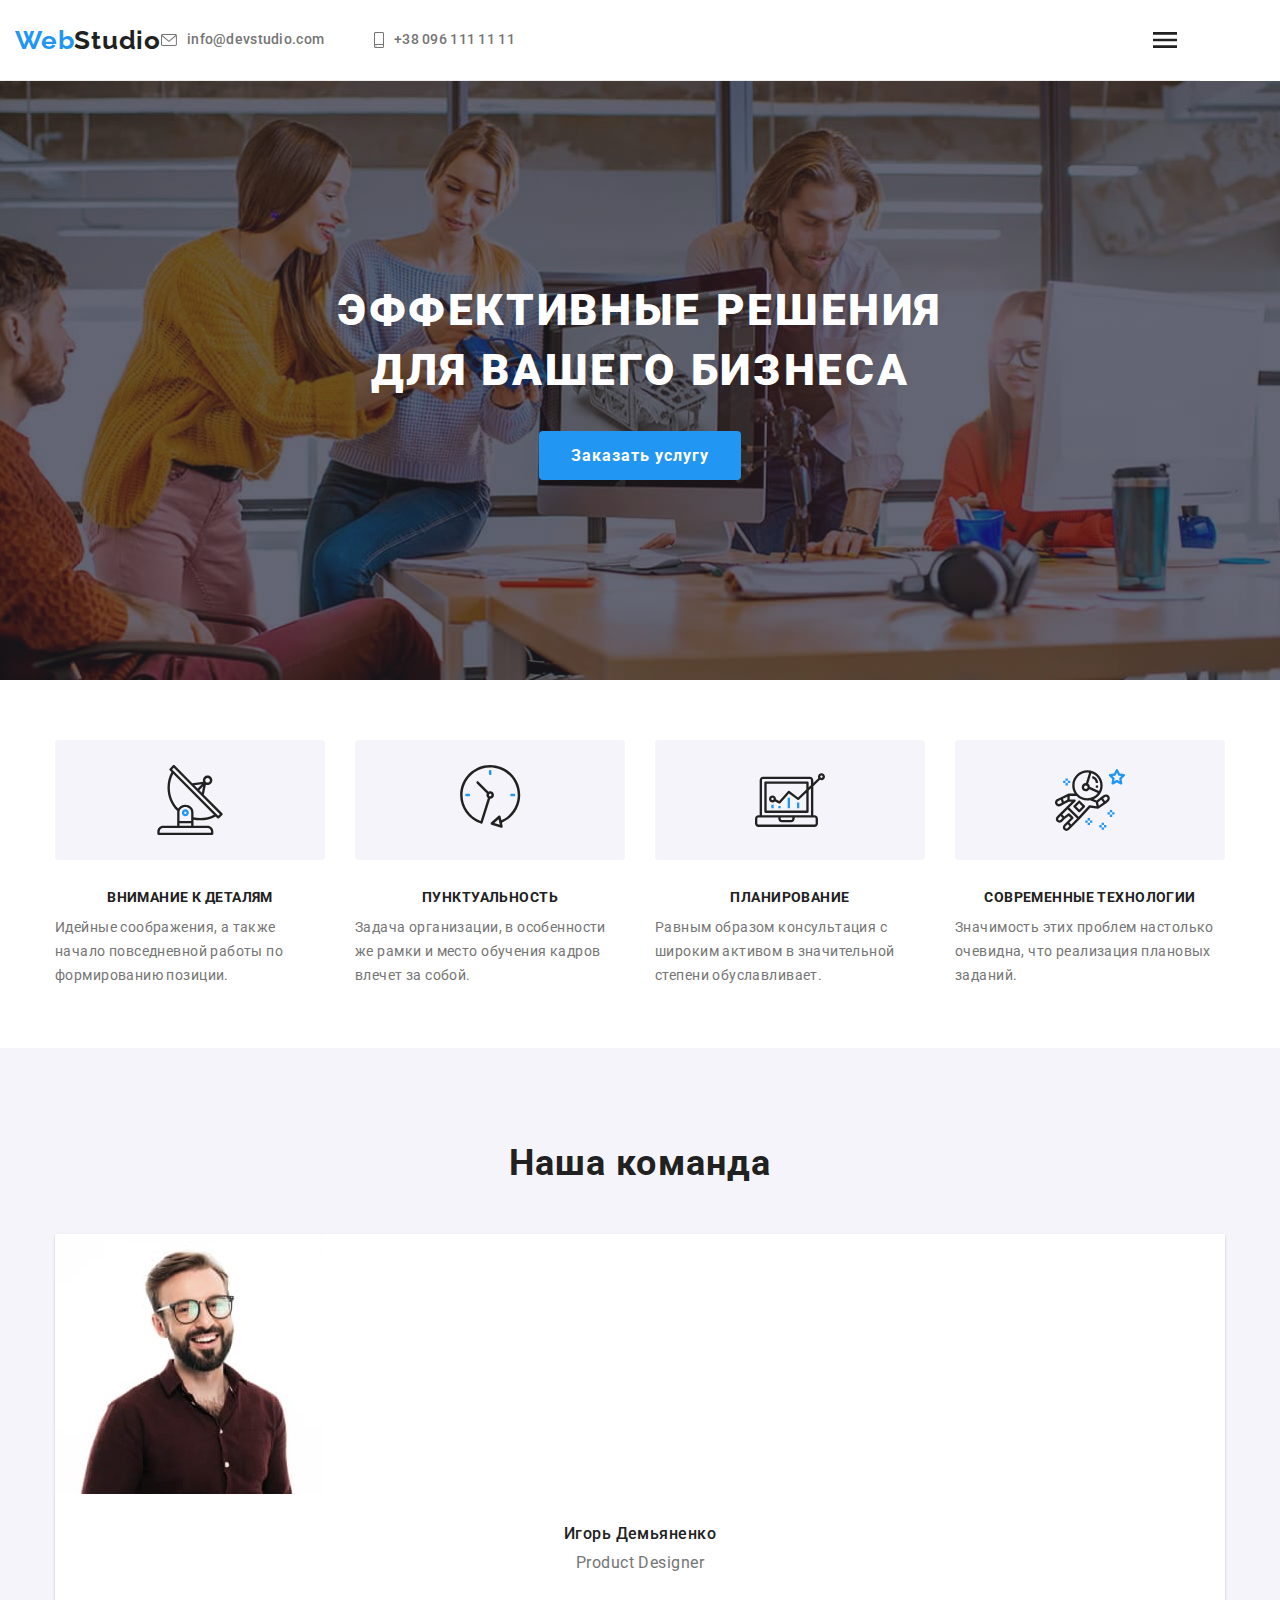
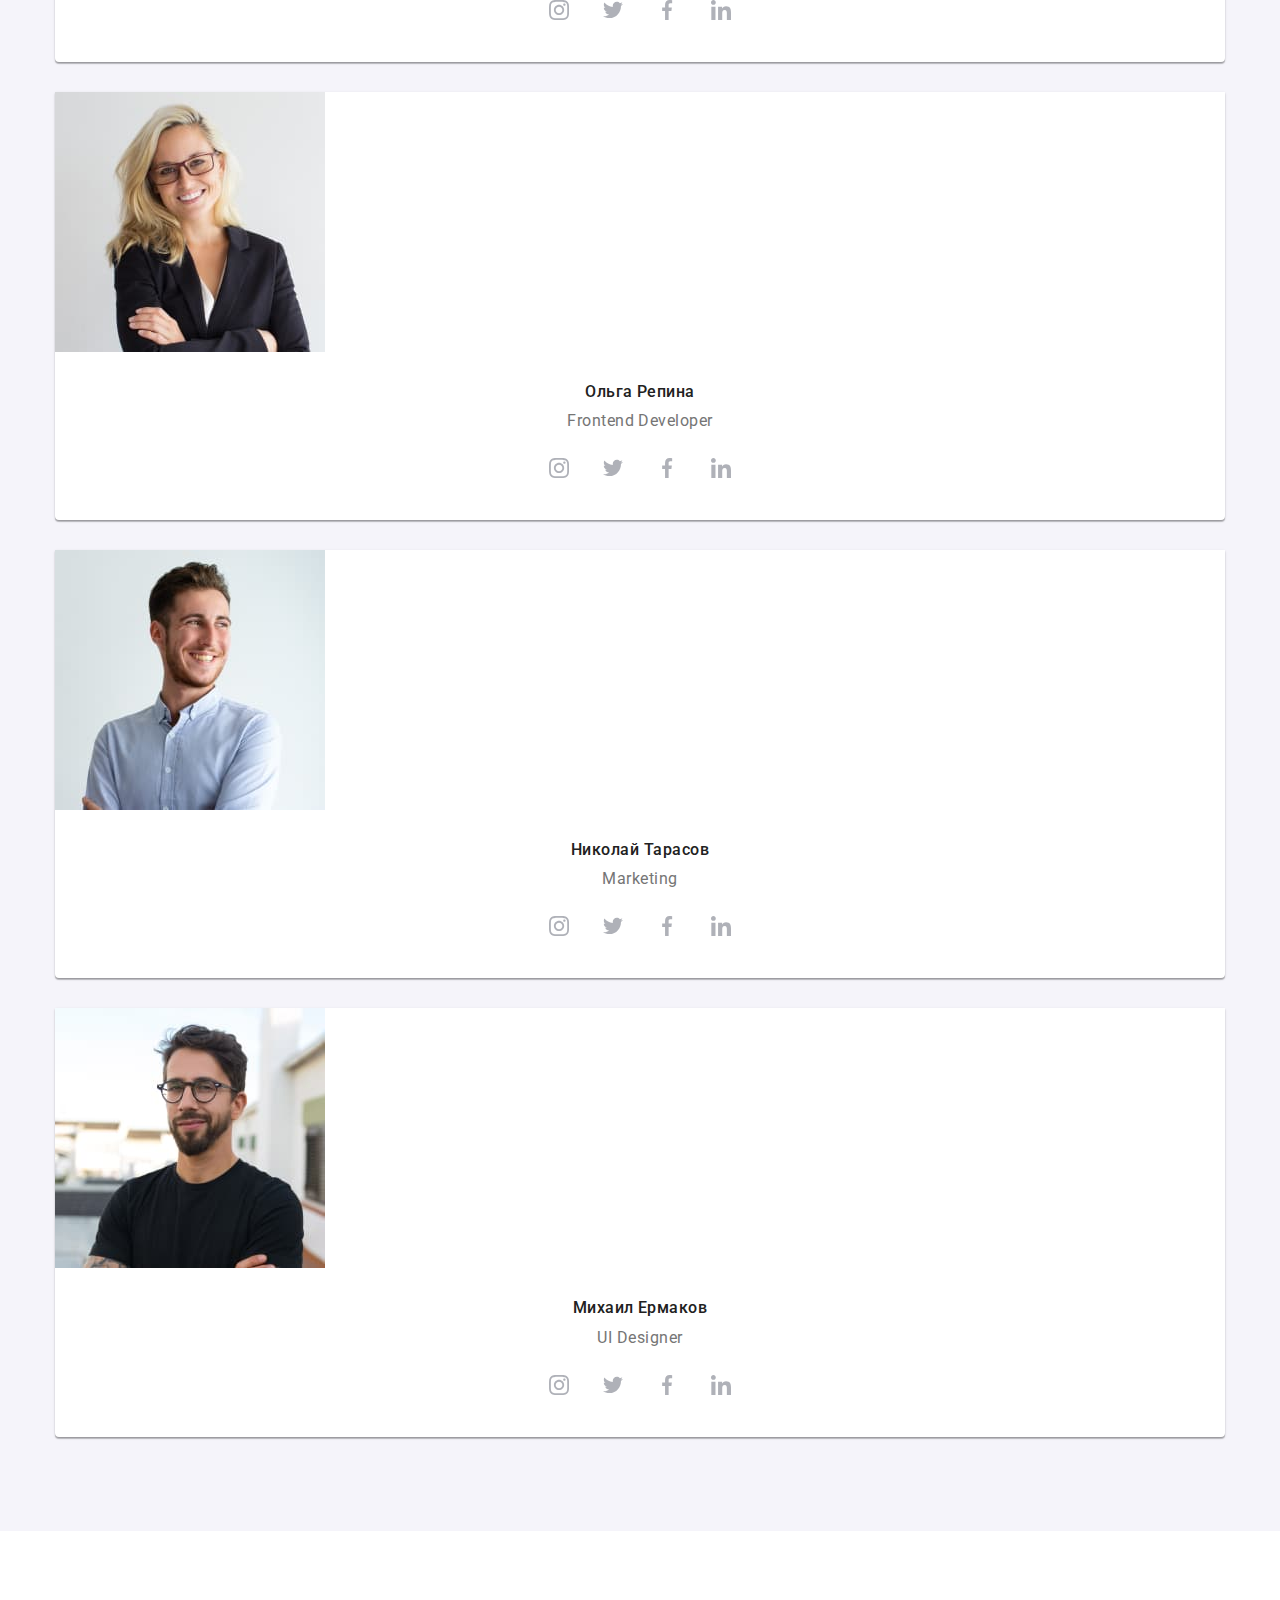
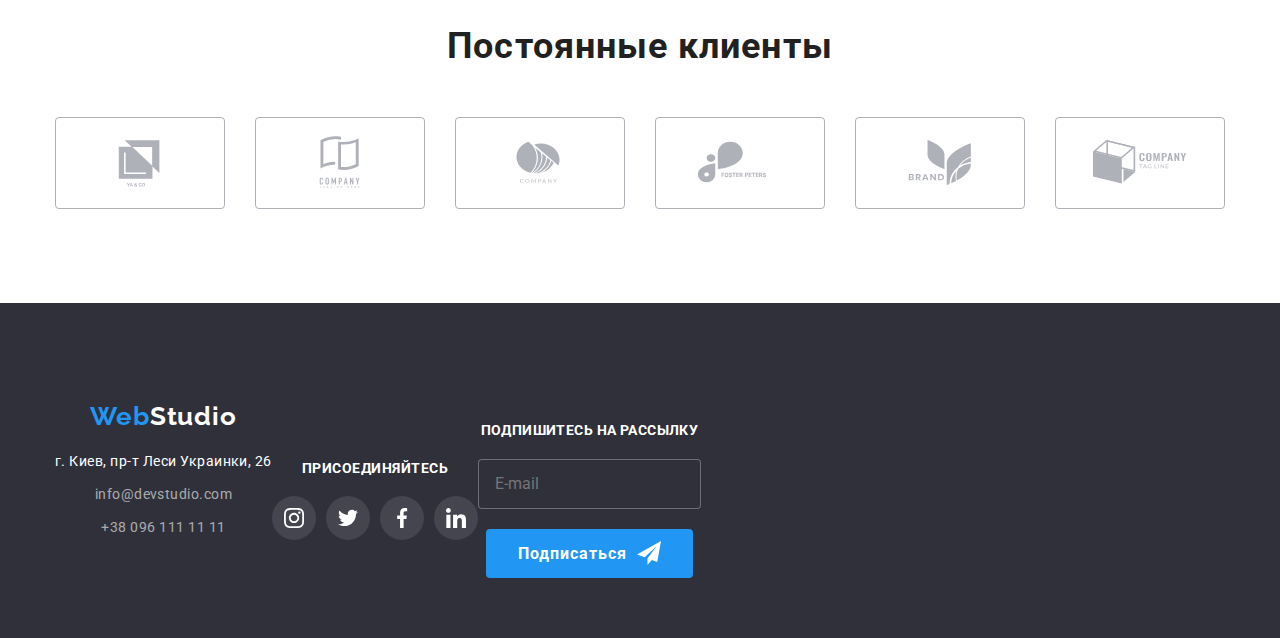
==== commit ff671e03: "Доопрацювання" ====
--- a/index.html
+++ b/index.html
@@ -3,7 +3,7 @@
   <head>
     <meta charset="UTF-8" />
     <meta http-equiv="X-UA-Compatible" content="IE=edge" />
-    <meta name="viewport" content="width=device-width, initial-scale=1.0" />
+    <meta name="viewport" content="width=1, initial-scale=1.0" />
     <title>Document</title>
 
     <link rel="preconnect" href="https://fonts.googleapis.com" />
@@ -179,35 +179,60 @@
           </ul>
         </div>
       </section>
-      <section class="section">
+      <section class="section-case">
         <div class="conteiner">
           <h2 class="section-title">Чем мы занимаемся</h2>
           <ul class="case list">
             <li class="case-images">
-              <img
-                src="./images/box1.jpg"
-                alt="набор текста на клавиатуре"
-                width="370"
-                height="294"
-              />
+              <picture>
+                <source
+                  srcset="./images/first1px.jpg 1x, ./images/first2px.jpg 2x"
+                  media="(min-width: 1200px)"
+                />
+
+                <img
+                  src="./images/first1px.jpg"
+                  alt="набор текста на клавиатуре"
+                />
+              </picture>
+
               <p class="case-text">Десктопные приложения</p>
             </li>
             <li class="case-images">
-              <img
-                src="./images/box2.jpg"
-                alt="телефон в руках и ноутбук"
-                width="370"
-                height="294"
-              />
+              <picture>
+                <source
+                  srcset="./images/sec1px.jpg 1x, ./images/sec2px.jpg 2x"
+                  media="(min-width: 1200px)"
+                  width="370"
+                  height="294"
+                />
+
+                <img
+                  src="./images/sec1px.jpg"
+                  alt="телефон в руках и ноутбук"
+                  width="370"
+                  height="294"
+                />
+              </picture>
+
               <p class="case-text">Мобильные приложения</p>
             </li>
             <li class="case-images">
-              <img
-                src="./images/box3.jpg"
-                alt="подбор цвета на планшете"
-                width="370"
-                height="294"
-              />
+              <picture>
+                <source
+                  srcset="./images/3d1px.jpg 1x, ./images/sec2px.jpg 2x"
+                  media="(min-width: 1200px)"
+                  width="370"
+                  height="294"
+                />
+
+                <img
+                  src="./images/3d1px.jpg"
+                  alt="телефон в руках и ноутбук"
+                  width="370"
+                  height="294"
+                />
+              </picture>
               <p class="case-text">Дизайнерские решения</p>
             </li>
           </ul>
@@ -218,12 +243,34 @@
           <h2 class="section-title">Наша команда</h2>
           <ul class="team__cards list">
             <li class="team__cards-item">
-              <img
-                src="./images/img1.jpg"
-                alt="фото Игорь Демьяненко"
-                width="270"
-                height="260"
-              />
+              <picture>
+                <source
+                  srcset="
+                    ./images/team-first-desc1px.jpg 1x,
+                    ./images/team-first-desc2px.jpg 2x
+                  "
+                  media="(min-width: 1200px)"
+                />
+                <source
+                  srcset="
+                    ./images/team-first-tab1px.jpg 1x,
+                    ./images/team-first-tab2px.jpg 2x
+                  "
+                  media="(min-width: 768px)"
+                />
+                <source
+                  srcset="
+                    ./images/team-first-mob1px.jpg 1x,
+                    ./images/team-first-mob2px.jpg 2x
+                  "
+                  media="(min-width: 320px)"
+                />
+                <img
+                  src="./images/team-first-mob1px.jpg"
+                  alt="фото Игорь Демьяненко"
+                />
+              </picture>
+
               <div class="team__list">
                 <h3 class="team__name">Игорь Демьяненко</h3>
                 <p class="team__position">
@@ -262,12 +309,34 @@
               </div>
             </li>
             <li class="team__cards-item">
-              <img
-                src="./images/img2.jpg"
-                alt="фото Ольга Репина"
-                width="270"
-                height="260"
-              />
+              <picture>
+                <source
+                  srcset="
+                    ./images/team-sec-desc1px.jpg 1x,
+                    ./images/team-sec-desc2px.jpg 2x
+                  "
+                  media="(min-width: 1200px)"
+                />
+                <source
+                  srcset="
+                    ./images/team-sec-tab1px.jpg 1x,
+                    ./images/team-sec-tab2px.jpg 2x
+                  "
+                  media="(min-width: 768px)"
+                />
+                <source
+                  srcset="
+                    ./images/team-sec-mob1px.jpg 1x,
+                    ./images/team-sec-mob2px.jpg 2x
+                  "
+                  media="(min-width: 320px)"
+                />
+                <img
+                  src="./images/team-sec-mob1px.jpg"
+                  alt="фото Ольга Репина"
+                />
+              </picture>
+
               <div class="team__list">
                 <h3 class="team__name">Ольга Репина</h3>
                 <p class="team__position">
@@ -306,12 +375,33 @@
               </div>
             </li>
             <li class="team__cards-item">
-              <img
-                src="./images/img3.jpg"
-                alt="фото Николай Тарасов"
-                width="270"
-                height="260"
-              />
+              <picture>
+                <source
+                  srcset="
+                    ./images/team-3-desc1px.jpg 1x,
+                    ./images/team-3-desc2px.jpg 2x
+                  "
+                  media="(min-width: 1200px)"
+                />
+                <source
+                  srcset="
+                    ./images/team-3-tab1px.jpg 1x,
+                    ./images/team-3-tab2px.jpg 2x
+                  "
+                  media="(min-width: 768px)"
+                />
+                <source
+                  srcset="
+                    ./images/team-3-mob1px.jpg 1x,
+                    ./images/team-3-mob2px.jpg 2x
+                  "
+                  media="(min-width: 320px)"
+                />
+                <img
+                  src="./images/team-3-mob1px.jpg"
+                  alt="фото Николай Тарасов"
+                />
+              </picture>
               <div class="team__list">
                 <h3 class="team__name">Николай Тарасов</h3>
                 <p class="team__position"><span lang="en"> Marketing </span></p>
@@ -348,12 +438,34 @@
               </div>
             </li>
             <li class="team__cards-item">
-              <img
-                src="./images/img4.jpg"
-                alt="фото Михаил Ермаков"
-                width="270"
-                height="260"
-              />
+              <picture>
+                <source
+                  srcset="
+                    ./images/team-4-desc1px.jpg 1x,
+                    ./images/team-4-desc2px.jpg 2x
+                  "
+                  media="(min-width: 1200px)"
+                />
+                <source
+                  srcset="
+                    ./images/team-4-tab1px.jpg 1x,
+                    ./images/team-4-tab2px.jpg 2x
+                  "
+                  media="(min-width: 768px)"
+                />
+                <source
+                  srcset="
+                    ./images/team-4-mob1px.jpg 1x,
+                    ./images/team-4-mob2px.jpg 2x
+                  "
+                  media="(min-width: 320px)"
+                />
+                <img
+                  src="./images/team-4-mob1px.jpg"
+                  alt="фото Михаил Ермаков"
+                />
+              </picture>
+
               <div class="team__list">
                 <h3 class="team__name">Михаил Ермаков</h3>
                 <p class="team__position">
--- a/css/main.min.css
+++ b/css/main.min.css
@@ -1 +1 @@
-:root{--main-text-color: #212121;--secondary-text-color: #757575;--accent-text-color: #2196f3;--hero-text-color: #ffffff;--background-primary-color: #ffffff;--background-secondary-color: #2f303a;--background-hover-btn:#188ce8;--transition: 250ms cubic-bezier(0.4, 0, 0.2, 1)}p,h1,h2,h3,h4,h5,h6{margin:0}ul,ol{margin:0;padding-left:0}button{cursor:pointer}a{color:currentColor}img{display:block;max-width:100%;height:auto}address{font-style:normal}body{background-color:var(--background-primary-color);color:var(--main-text-color);font-family:Roboto,sans-serif;letter-spacing:.03em}.visually-hidden{position:absolute;width:1px;height:1px;margin:-1px;border:0;padding:0;white-space:nowrap;clip-path:inset(100%);clip:rect(0 0 0 0);overflow:hidden}.list{list-style:none;padding:0;margin:0}.is-hidden{opacity:0;visibility:hidden;pointer-events:none}.conteiner{margin-left:auto;margin-right:auto;width:100%;padding-left:15px;padding-right:15px}@media screen and (min-width: 768px){.conteiner{width:720px}}@media screen and (min-width: 1200px){.conteiner{width:1200px}}.section,.portfolio{padding-top:94px;padding-bottom:94px}.logo{color:var(--accent-text-color);font-family:Raleway,sans-serif;font-size:24px;font-weight:700;line-height:1.19;letter-spacing:.03em;text-decoration:none}.logo--up{color:var(--main-text-color)}.logo--down{color:var(--hero-text-color)}@media screen and (min-width: 1200px){.logo{font-size:26px;line-height:1.08}}.navigation{display:none}@media screen and (min-width: 1200px){.navigation{margin-left:93px}.navigation__list{display:flex}.navigation__item:not(:last-child){margin-right:50px}.navigation__link{display:block;padding-top:32px;padding-bottom:32px;font-size:14px;font-weight:500;line-height:1.14;letter-spacing:.02em;text-decoration:none;transition:color var(--transition)}.navigation__link:hover,.navigation__link:focus{color:var(--accent-text-color)}}.contacts{display:none}@media screen and (min-width: 1200px){.contacts{display:flex;margin-left:auto}.contacts__link{display:flex;align-items:center;color:var(--secondary-text-color);font-size:14px;font-weight:500;line-height:1.14;letter-spacing:.02em;text-decoration:none;transition:color var(--transition);padding-top:32px;padding-bottom:32px}.contacts__link:hover,.contacts__link:focus{color:var(--accent-text-color)}.contacts__icon{fill:currentColor;margin-right:10px}.contacts__item+.contacts__item{margin-left:50px}}.hero-button{display:block;margin:0 auto;border:rgba(0,0,0,0);border-radius:4px;padding:10px 32px;min-width:200px;background-color:var(--accent-text-color);color:var(--hero-text-color);cursor:pointer;font-family:inherit;font-size:16px;font-weight:700;line-height:1.86;letter-spacing:.06em;text-align:center;transition:background-color var(--transition)}.hero-button:hover,.hero-button:focus{background-color:var(--background-hover-btn)}.modal-title{margin-top:0;margin-bottom:12px;font-size:20px;font-weight:700;line-height:1.15;letter-spacing:.03em;text-align:center;color:var(--main-text-color)}.modal-input{width:100%;height:40px;border:1px solid rgba(33,33,33,.2);border-radius:4px;outline:none;padding-left:42px;transition:border var(--transition)}.modal-input:focus{border:1px solid var(--accent-text-color)}.modal-field{margin-bottom:10px}.modal-field-coment{margin-bottom:20px}.modal-label{font-size:12px;font-weight:400;line-height:1.17;letter-spacing:.01em;margin-bottom:4px;color:var(--secondary-text-color)}.modal-comment{display:block;width:100%;height:120px;border:1px solid rgba(33,33,33,.2);border-radius:4px;resize:none;transition:border var(--transition);padding:12px 16px}.modal-comment::placeholder{font-size:14px;font-weight:400;line-height:1.14;letter-spacing:.01em;color:rgba(117,117,117,.5)}.modal-comment:focus{border:1px solid var(--accent-text-color)}.input-wrap{position:relative}.input-icon{position:absolute;left:12px;top:50%;transform:translateY(-50%)}.modal-input:focus+.input-icon{fill:var(--accent-text-color)}.modal-policy{margin-bottom:30px}.modal-policy-label{display:flex;align-items:center;justify-content:center;cursor:pointer;font-size:14px}.modal-policy-text{font-size:14px;font-weight:400;line-height:1.71;letter-spacing:.03em;color:var(--secondary-text-color)}.modal-link{color:var(--accent-text-color);text-decoration:none;border-bottom:1px solid var(--accent-text-color)}.modal-custom-check{border:2px solid var(--main-text-color);width:16px;height:15px;display:flex;align-items:center;justify-content:center;margin-right:7px}.modal-check:checked+.modal-custom-check{border:2px solid var(--accent-text-color);background-color:var(--accent-text-color)}.modal-check:focus+.modal-custom-check{border:2px solid var(--accent-text-color)}.backdrop{width:100%;height:100%;position:fixed;left:0;top:0;background-color:rgba(0,0,0,.2);transition:opacity var(--transition),visibility var(--transition)}.backdrop.is-hidden .modal{transform:translate(-50%, -50%) scale(0) rotate(180deg)}.modal{width:100%;position:absolute;max-width:528px;background-color:var(--background-primary-color);position:absolute;top:50%;left:50%;border-radius:4px;transform:translate(-50%, -50%) scale(1) rotate(0);transition:transform var(--transition);padding:40px}.modal-close-btn{position:absolute;top:10px;right:10px;width:30px;height:30px;border-radius:50%;border:1px solid rgba(0,0,0,.1);background-color:rgba(0,0,0,0);display:flex;align-items:center;justify-content:center;cursor:pointer}.close-button{transition:fill var(--transition)}.modal-close-btn:hover .close-button,.modal-close-btn:focus .close-button{fill:var(--accent-text-color)}.section-title{margin-top:0;margin-bottom:50px;color:var(--main-text-color);font-size:36px;font-weight:700;line-height:1.17;letter-spacing:.03em;text-align:center}.current{display:flex;position:relative;color:var(--accent-text-color)}.current::after{display:block;content:"";width:100%;height:4px;background-size:contain;left:0;bottom:-1px;margin-bottom:0;background-color:var(--accent-text-color);border-radius:2px;position:absolute}.current-mobile{color:var(--accent-text-color)}.mob-soc-link{display:flex;margin-top:64px}.mob-soc-icon{color:var(--accent-text-color);font-weight:500;font-size:18px;line-height:1.22px;letter-spacing:.02em}.mob-soc-item:not(:last-child){padding-right:10px}.mob-soc-item+.mob-soc-item{border-left:1px solid rgba(33,33,33,.2);padding-left:10px}.menu-close{position:absolute;display:flex;align-items:center;justify-content:center;cursor:pointer;top:10px;right:15px;margin-left:auto}.menu-open,.menu-close{width:40px;height:40px;padding:0;border:rgba(0,0,0,0);background-color:rgba(0,0,0,0);display:block;margin-left:auto}.mob-menu{position:fixed;background-color:#fff;width:100vw;height:100vh;top:0;padding-top:48px;padding-bottom:48px;padding-left:40px;margin-left:auto;margin-right:auto}.mob-menu .cont{margin:0;display:flex;flex-direction:column;height:100%;justify-content:space-between;overflow:auto}.navigation-mobile__list{display:flex;flex-direction:column}.navigation-mobile__link{font-weight:500;font-size:40px;line-height:1.18;letter-spacing:.02em;text-decoration:none}.navigation-mobile__item+.navigation-mobile__item{margin-top:32px}.menu-close__icon,.menu-open__icon{fill:var(--main-text-color);transition:fill var(--transition)}.menu-close:hover .menu-close__icon,.menu-close:focus .menu-close__icon,.menu-open:hover .menu-open__icon,.menu-open:focus .menu-open__icon{fill:var(--accent-text-color)}.mob-menu-bottom{margin-bottom:64px}.contacts-mobile__link{font-weight:500;font-size:34px;line-height:1.18;text-decoration:none;margin-bottom:32px;letter-spacing:.02em;color:#2196f3}.contacts-mobile__mail{font-weight:500;font-size:24px;line-height:1.17;letter-spacing:.02em;text-decoration:none;color:#757575}.mob-menu-bottom{display:flex;flex-direction:column}.header{position:relative;border-bottom:1px solid #ececec}.header__container{display:flex;align-items:center}.hero{max-width:1600px;margin:0 auto;background-color:var(--background-secondary-color);background-image:linear-gradient(rgba(47, 48, 58, 0.4), rgba(47, 48, 58, 0.4)),url(../images/hero.jpg);background-repeat:no-repeat;background-position:center;letter-spacing:.06em;text-align:center;padding-top:200px;padding-bottom:200px}.hero-title{margin-left:auto;margin-right:auto;margin-top:0;margin-bottom:30px;max-width:696px;color:var(--hero-text-color);font-size:44px;font-weight:900;line-height:1.36;text-transform:uppercase}.section-benefits{padding-top:94px;padding-bottom:0}.benefits{display:flex;gap:30px}.benefits-item{width:270px}.benefits-icon{display:flex;align-items:center;justify-content:center;background-color:#f5f4fa;border-radius:4px;width:270px;height:120px;margin-bottom:30px}.benefits .title{margin-top:0;margin-bottom:10px;color:var(--main-text-color);font-size:14px;font-weight:700;line-height:1.14;letter-spacing:.03em;text-transform:uppercase}.benefits p{margin-top:0;margin-bottom:0;color:var(--secondary-text-color);font-size:14px;font-weight:400;line-height:1.71;letter-spacing:.03em}.case{display:flex;gap:30px}.case-images{display:flex;flex-direction:column;position:relative}.case-text{background-color:rgba(47,48,58,.8);position:absolute;padding-top:27px;padding-bottom:27px;width:100%;bottom:0;left:0;margin:0;text-align:center;font-size:14px;font-weight:700;line-height:1.14;letter-spacing:.03em;text-transform:uppercase;color:var(--hero-text-color)}.clients-list{display:flex;justify-content:center;align-items:center}.clients-item{width:170px;height:92px}.clients-item+.clients-item{margin-left:30px}.clients-link{display:flex;align-items:center;justify-content:center;cursor:pointer;width:100%;height:100%;border:1px solid #afb1b8;border-radius:4px;color:#afb1b8;transition:border var(--transition),color var(--transition)}.clients-link:hover,.clients-link:focus{border:1px solid var(--accent-text-color);color:var(--accent-text-color)}.clients-icon{fill:currentColor}.footer{background-color:var(--background-secondary-color);padding-top:60px;padding-bottom:60px}.footer-conteiner{display:flex;align-items:baseline}.footer .logo{margin-bottom:20px}.address{margin-top:20px;margin-bottom:0}.address .text{margin-top:0;margin-bottom:0;color:var(--hero-text-color);font-size:14px;line-height:1.71}.address .mail,.address .tel{color:rgba(255,255,255,.6);font-size:14px;line-height:1.71;text-decoration:none}.adress-tel-mail{margin-top:9px}.address-tel-mail-item+.address-tel-mail-item{margin-top:9px}.welcome{margin-left:70px}.welcome-text{margin:0;text-transform:uppercase;font-size:14px;font-weight:700;line-height:1.14;color:var(--hero-text-color)}.welcome-list{display:flex;margin-top:20px}.welcome-item+.welcome-item{margin-left:10px}.welcome-soc-link{display:flex;justify-content:center;align-items:center;width:44px;height:44px;background:rgba(255,255,255,.1);border-radius:50%;cursor:pointer;transition:background-color var(--transition)}.welcome-soc-link:hover,.welcome-soc-link:focus{background-color:var(--accent-text-color)}.welcome-link-icon{fill:var(--hero-text-color)}.subscribe-field{margin-left:93px}.email-label{display:block;margin-bottom:20px;font-weight:700;font-size:14px;line-height:1.14;letter-spacing:.03em;text-transform:uppercase;color:var(--hero-text-color)}.subscribe-input{width:358px;height:50px;margin-right:12px;padding-top:15px;padding-bottom:15px;padding-left:16px;border:1px solid rgba(255,255,255,.3);border-radius:4px;background-color:rgba(0,0,0,.15);font-size:16px;line-height:1.25;color:rgba(255,255,255,.6)}.footer-button{display:flex;justify-content:center;align-items:center}.submit-icon{margin-left:10px;display:flex;justify-content:center;align-items:center}.button-input-icon{fill:var(--hero-text-color);right:28px}.subscribe-field-input{display:flex;align-items:center;justify-content:center}.portfolio-list{margin-top:50px;display:flex;flex-wrap:wrap;gap:30px}.portfolio-item{width:calc((100% - 60px)/3);position:relative}.item-card{padding:24px;padding-top:20px;padding-left:24px;padding-bottom:20px;border-left:1px solid #eee;border-right:1px solid #eee;border-bottom:1px solid #eee}.portfolio .title{margin-bottom:4px;margin-top:0;color:var(--main-text-color);font-size:18px;font-weight:700;line-height:2;letter-spacing:.06}.buttons-list{display:flex;justify-content:center}.buttons-item+.buttons-item{margin-left:8px}.portfolio-button{display:inline-block;border-radius:4px;padding:6px 22px;min-width:73px;border:rgba(0,0,0,0);color:var(--main-text-color);background-color:#f5f4fa;cursor:pointer;text-align:center;font-family:inherit;font-size:16px;font-weight:500;line-height:1.63;transition:box-shadow var(--transition),color var(--transition),background-color var(--transition)}.portfolio-button:hover,.portfolio-button:focus{background-color:var(--accent-text-color);color:var(--hero-text-color);box-shadow:0px 3px 1px rgba(0,0,0,.1),0px 1px 2px rgba(0,0,0,.08),0px 2px 2px rgba(0,0,0,.12)}.portfolio-link{display:block;text-decoration:none;width:100%;height:100%;transition:box-shadow var(--transition)}.portfolio-link:hover,.portfolio-link:focus{box-shadow:0px 1px 1px rgba(0,0,0,.12),0px 4px 4px rgba(0,0,0,.06),1px 4px 6px rgba(0,0,0,.16)}.item-card p{margin-bottom:0;margin-top:0;color:var(--secondary-text-color);font-size:16px;line-height:1.88}.team-portfolio-top{position:relative;overflow:hidden}.portfolio-top-text{position:absolute;top:0;left:0;color:var(--hero-text-color);background-color:rgba(33,150,243,.9);font-size:18px;line-height:1.56;height:100%;transform:translateY(100%);transition:transform var(--transition);overflow:auto;padding-top:63px;padding-left:24px;padding-right:24px;padding-bottom:63px}.portfolio-link:hover .portfolio-top-text,.portfolio-link:focus .portfolio-top-text{transform:translateY(0);transition:transform var(--transition)}.team{padding-top:94px;padding-bottom:94px;background-color:#f5f4fa}.team__cards{display:flex;gap:30px}.team__cards-item{background-color:var(--background-primary-color);border-radius:0px 0px 4px 4px;box-shadow:0px 1px 3px rgba(0,0,0,.12),0px 1px 1px rgba(0,0,0,.14),0px 2px 1px rgba(0,0,0,.2)}.team__list{text-align:center;padding-top:30px;padding-bottom:30px}.team__name{margin-top:0;margin-bottom:10px;color:var(--main-text-color);font-size:16px;font-weight:500;line-height:1.19}.team__position{margin-top:0;margin-bottom:16px;color:var(--secondary-text-color);font-size:16px;line-height:1.19}.team__icon-list{display:flex;justify-content:center;align-items:center;gap:10px}.team__soc-link{display:flex;justify-content:center;align-items:center;width:44px;height:44px;border-radius:50%;cursor:pointer;transition:background-color var(--transition)}.team__soc-link:hover,.team__soc-link:focus{background-color:var(--accent-text-color)}.team__link-icon{fill:#afb1b8;transition:fill var(--transition)}.team__link-icon:hover,.team__link-icon:focus{background-color:var(--accent-text-color)}.team__soc-link:hover .team__link-icon,.team__soc-link:focus .team__link-icon{fill:var(--hero-text-color)}/*# sourceMappingURL=main.min.css.map */+:root{--main-text-color: #212121;--secondary-text-color: #757575;--accent-text-color: #2196f3;--hero-text-color: #ffffff;--background-primary-color: #ffffff;--background-secondary-color: #2f303a;--background-hover-btn:#188ce8;--transition: 250ms cubic-bezier(0.4, 0, 0.2, 1)}p,h1,h2,h3,h4,h5,h6{margin:0}ul,ol{margin:0;padding-left:0}button{cursor:pointer}a{color:currentColor}img{display:block;max-width:100%;height:auto}address{font-style:normal}body{background-color:var(--background-primary-color);color:var(--main-text-color);font-family:"Roboto",sans-serif;letter-spacing:.03em}.visually-hidden{position:absolute;width:1px;height:1px;margin:-1px;border:0;padding:0;white-space:nowrap;clip-path:inset(100%);clip:rect(0 0 0 0);overflow:hidden}.list{list-style:none;padding:0;margin:0}.is-hidden{opacity:0;visibility:hidden;pointer-events:none}.conteiner{margin-left:auto;margin-right:auto;padding-left:15px;padding-right:15px;width:100%}@media screen and (min-width: 768px){.conteiner{width:768px}}@media screen and (min-width: 1200px){.conteiner{width:1200px}}.section{padding-top:60px;padding-bottom:60px}@media screen and (min-width: 1200px){.section{padding-top:94px;padding-bottom:94px}}.logo{padding-top:16px;padding-bottom:16px;color:var(--accent-text-color);font-family:"Raleway",sans-serif;font-size:24px;font-weight:700;line-height:1.19;letter-spacing:.03em;text-decoration:none}.logo--up{color:var(--main-text-color)}.logo--down{color:var(--hero-text-color)}@media screen and (min-width: 1200px){.logo{font-size:26px;line-height:1.08}}.navigation{display:none}@media screen and (min-width: 768px){.navigation{margin-left:93px}.navigation__list{display:flex}.navigation__item:not(:last-child){margin-right:50px}.navigation__link{display:block;padding-top:32px;padding-bottom:32px;font-size:14px;font-weight:500;line-height:1.14;letter-spacing:.02em;text-decoration:none;transition:color var(--transition)}.navigation__link:hover,.navigation__link:focus{color:var(--accent-text-color)}}.contacts{display:none}@media screen and (min-width: 768px){.contacts{display:flex}.contacts__link{display:flex;align-items:center;color:var(--secondary-text-color);font-size:14px;font-weight:500;line-height:1.14;letter-spacing:.02em;text-decoration:none;transition:color var(--transition);padding-top:32px;padding-bottom:32px}.contacts__link:hover,.contacts__link:focus{color:var(--accent-text-color)}.contacts__icon{fill:currentColor;margin-right:10px}.contacts__item+.contacts__item{margin-left:50px}}.hero-button{display:block;margin:0 auto;border:rgba(0,0,0,0);border-radius:4px;padding:10px 32px;min-width:200px;background-color:var(--accent-text-color);color:var(--hero-text-color);cursor:pointer;font-family:inherit;font-size:16px;font-weight:700;line-height:1.86;letter-spacing:.06em;text-align:center;transition:background-color var(--transition)}.hero-button:hover,.hero-button:focus{background-color:var(--background-hover-btn)}.modal-title{margin-top:0;margin-bottom:12px;font-size:20px;font-weight:700;line-height:1.15;letter-spacing:.03em;text-align:center;color:var(--main-text-color)}.modal-input{width:100%;height:40px;border:1px solid rgba(33,33,33,.2);border-radius:4px;outline:none;padding-left:42px;transition:border var(--transition)}.modal-input:focus{border:1px solid var(--accent-text-color)}.modal-field{margin-bottom:10px}.modal-field-coment{margin-bottom:20px}.modal-label{font-size:12px;font-weight:400;line-height:1.17;letter-spacing:.01em;margin-bottom:4px;color:var(--secondary-text-color)}.modal-comment{display:block;width:100%;height:120px;border:1px solid rgba(33,33,33,.2);border-radius:4px;resize:none;transition:border var(--transition);padding:12px 16px}.modal-comment::placeholder{font-size:14px;font-weight:400;line-height:1.14;letter-spacing:.01em;color:rgba(117,117,117,.5)}.modal-comment:focus{border:1px solid var(--accent-text-color)}.input-wrap{position:relative}.input-icon{position:absolute;left:12px;top:50%;transform:translateY(-50%)}.modal-input:focus+.input-icon{fill:var(--accent-text-color)}.modal-policy{margin-bottom:30px}.modal-policy-label{display:flex;align-items:center;justify-content:center;cursor:pointer;font-size:14px}.modal-policy-text{font-size:14px;font-weight:400;line-height:1.71;letter-spacing:.03em;color:var(--secondary-text-color)}.modal-link{color:var(--accent-text-color);text-decoration:none;border-bottom:1px solid var(--accent-text-color)}.modal-custom-check{border:2px solid var(--main-text-color);width:16px;height:15px;display:flex;align-items:center;justify-content:center;margin-right:7px}.modal-check:checked+.modal-custom-check{border:2px solid var(--accent-text-color);background-color:var(--accent-text-color)}.modal-check:focus+.modal-custom-check{border:2px solid var(--accent-text-color)}.backdrop{width:100%;height:100%;position:fixed;left:0;top:0;background-color:rgba(0,0,0,.2);transition:opacity var(--transition),visibility var(--transition)}.backdrop.is-hidden .modal{transform:translate(-50%, -50%) scale(0) rotate(180deg)}.modal{width:100%;position:absolute;max-width:528px;background-color:var(--background-primary-color);position:absolute;top:50%;left:50%;border-radius:4px;transform:translate(-50%, -50%) scale(1) rotate(0);transition:transform var(--transition);padding:40px}.modal-close-btn{position:absolute;top:10px;right:10px;width:30px;height:30px;border-radius:50%;border:1px solid rgba(0,0,0,.1);background-color:rgba(0,0,0,0);display:flex;align-items:center;justify-content:center;cursor:pointer}.close-button{transition:fill var(--transition)}.modal-close-btn:hover .close-button,.modal-close-btn:focus .close-button{fill:var(--accent-text-color)}.section-title{margin-top:0;margin-bottom:50px;color:var(--main-text-color);font-size:36px;font-weight:700;line-height:1.17;letter-spacing:.03em;text-align:center}.current{display:flex;position:relative;color:var(--accent-text-color)}.current::after{display:block;content:"";width:100%;height:4px;background-size:contain;left:0;bottom:-1px;margin-bottom:0;background-color:var(--accent-text-color);border-radius:2px;position:absolute}.current-mobile{color:var(--accent-text-color)}.mob-soc-link{display:flex;margin-top:64px}.mob-soc-icon{color:var(--accent-text-color);font-weight:500;font-size:18px;line-height:1.22px;letter-spacing:.02em}.mob-soc-item:not(:last-child){padding-right:10px}.mob-soc-item+.mob-soc-item{border-left:1px solid rgba(33,33,33,.2);padding-left:10px}.menu-close{position:absolute;display:flex;align-items:center;justify-content:center;cursor:pointer;top:10px;right:15px;margin-left:auto}.menu-open,.menu-close{width:40px;height:40px;padding:0;border:rgba(0,0,0,0);background-color:rgba(0,0,0,0);display:block;margin-left:auto}.mob-menu{position:fixed;background-color:#fff;width:100vw;height:100vh;top:0;padding-top:48px;padding-bottom:48px;padding-left:40px;margin-left:auto;margin-right:auto}.mob-menu .cont{margin:0;display:flex;flex-direction:column;width:480px;height:100%;justify-content:space-between;overflow:auto}.navigation-mobile__list{display:flex;flex-direction:column}.navigation-mobile__link{font-weight:500;font-size:40px;line-height:1.18;letter-spacing:.02em;text-decoration:none}.navigation-mobile__item+.navigation-mobile__item{margin-top:32px}.menu-close__icon,.menu-open__icon{fill:var(--main-text-color);transition:fill var(--transition)}.menu-close:hover .menu-close__icon,.menu-close:focus .menu-close__icon,.menu-open:hover .menu-open__icon,.menu-open:focus .menu-open__icon{fill:var(--accent-text-color)}.mob-menu-bottom{margin-bottom:64px}.contacts-mobile__link{font-weight:500;font-size:34px;line-height:1.18;text-decoration:none;margin-bottom:32px;letter-spacing:.02em;color:#2196f3}.contacts-mobile__mail{font-weight:500;font-size:24px;line-height:1.17;letter-spacing:.02em;text-decoration:none;color:#757575}.mob-menu-bottom{display:flex;flex-direction:column}.header{border-bottom:1px solid #ececec}.header__container{display:flex;align-items:center}@media screen and (min-width: 768px){.header{width:768px}}@media screen and (min-width: 1200px){.header{width:1200px}}.hero{padding-top:118px;padding-bottom:118px;margin:0 auto;text-align:center;background-color:var(--background-secondary-color);background-image:linear-gradient(rgba(47, 48, 58, 0.4), rgba(47, 48, 58, 0.4)),url(../images/heromob.jpg);background-repeat:no-repeat;background-size:cover;background-position:center}@media(min-device-pixel-ratio: 2),(min-resolution: 192dpi),(min-resolution: 2dppx){.hero{background-image:linear-gradient(rgba(47, 48, 58, 0.4), rgba(47, 48, 58, 0.4)),url(../images/heromob2x.jpg)}}@media screen and (min-width: 768px){.hero{background-image:linear-gradient(rgba(47, 48, 58, 0.4), rgba(47, 48, 58, 0.4)),url(../images/herotab.jpg)}}@media screen and (min-width: 768px)and (min-device-pixel-ratio: 2),screen and (min-width: 768px)and (min-resolution: 192dpi),screen and (min-width: 768px)and (min-resolution: 2dppx){.hero{background-image:linear-gradient(rgba(47, 48, 58, 0.4), rgba(47, 48, 58, 0.4)),url(../images/herotab2x.jpg)}}@media screen and (min-width: 1200px){.hero{max-width:1600px;background-image:linear-gradient(rgba(47, 48, 58, 0.4), rgba(47, 48, 58, 0.4)),url(../images/herodesc.jpg);padding-top:200px;padding-bottom:200px}}@media(min-device-pixel-ratio: 2),(min-resolution: 192dpi),(min-resolution: 2dppx){.hero{background-image:linear-gradient(rgba(47, 48, 58, 0.4), rgba(47, 48, 58, 0.4)),url(../images/herodesc2x.jpg)}}.hero-title{margin-left:auto;margin-right:auto;margin-top:0;margin-bottom:30px;font-weight:900;font-size:26px;line-height:1.62;color:var(--hero-text-color);text-align:center;letter-spacing:.06em;text-transform:uppercase;max-width:360px}@media screen and (min-width: 1200px){.hero-title{max-width:696px;font-size:44px;font-weight:900;line-height:1.36;letter-spacing:.06em}}.section-benefits{padding-top:60px;padding-bottom:60px}.benefits{display:flex;gap:30px;flex-wrap:wrap}@media screen and (min-width: 768px){.benefits-item{width:calc((100% - 30px)/2)}}@media screen and (min-width: 1200px){.benefits-item{width:calc((100% - 90px)/4)}}.benefits-icon{display:flex;align-items:center;justify-content:center;background-color:#f5f4fa;border-radius:4px;height:120px;margin-bottom:30px}.benefits .title{margin-top:0;margin-bottom:10px;color:var(--main-text-color);font-size:14px;font-weight:700;line-height:1.14;letter-spacing:.03em;text-transform:uppercase;text-align:center}.benefits p{margin-top:0;margin-bottom:0;color:var(--secondary-text-color);font-size:14px;font-weight:400;line-height:1.71;letter-spacing:.03em}.section-case{display:none}@media screen and (min-width: 1200px){.section-case{padding-top:94px;padding-bottom:94px}}.case{display:flex;gap:30px;flex-wrap:wrap}.case-images{display:flex;flex-direction:column;position:relative}.case-text{background-color:rgba(47,48,58,.8);position:absolute;padding-top:27px;padding-bottom:27px;width:100%;bottom:0;left:0;margin:0;text-align:center;font-size:14px;font-weight:700;line-height:1.14;letter-spacing:.03em;text-transform:uppercase;color:var(--hero-text-color)}.clients-list{display:flex;flex-wrap:wrap;gap:30px}.clients-item{width:calc((100% - 30px)/2);height:92px}@media screen and (min-width: 768px){.clients-item{width:calc((100% - 60px)/3)}}@media screen and (min-width: 1200px){.clients-item{width:calc((100% - 150px)/6)}}.clients-link{display:flex;align-items:center;justify-content:center;cursor:pointer;width:100%;height:100%;border:1px solid #afb1b8;border-radius:4px;color:#afb1b8;transition:border var(--transition),color var(--transition)}.clients-link:hover,.clients-link:focus{border:1px solid var(--accent-text-color);color:var(--accent-text-color)}.clients-icon{fill:currentColor}.footer{background-color:var(--background-secondary-color);padding-top:60px;padding-bottom:60px}@media screen and (min-width: 768px){.footer-conteiner{display:flex;align-items:center;text-align:center}}.footer .logo{margin-bottom:20px}.footer-address{text-align:center}.address{margin-top:20px;margin-bottom:0}.address .text{margin-top:0;margin-bottom:0;color:var(--hero-text-color);font-size:14px;line-height:1.71}.address .mail,.address .tel{color:rgba(255,255,255,.6);font-size:14px;line-height:1.71;text-decoration:none}.adress-tel-mail{margin-top:9px}.address-tel-mail-item+.address-tel-mail-item{margin-top:9px}.welcome{margin-top:60px;display:flex;flex-direction:column;align-items:center;justify-content:center}.welcome-text{margin:0;text-transform:uppercase;font-size:14px;font-weight:700;line-height:1.14;color:var(--hero-text-color)}.welcome-list{display:flex;margin-top:20px}.welcome-item+.welcome-item{margin-left:10px}.welcome-soc-link{display:flex;justify-content:center;align-items:center;width:44px;height:44px;background:rgba(255,255,255,.1);border-radius:50%;cursor:pointer;transition:background-color var(--transition)}.welcome-soc-link:hover,.welcome-soc-link:focus{background-color:var(--accent-text-color)}.welcome-link-icon{fill:var(--hero-text-color)}.subscribe-field{margin-top:60px;display:flex;flex-direction:column;align-items:center;justify-content:center}.email-label{display:block;margin-bottom:20px;font-weight:700;font-size:14px;line-height:1.14;letter-spacing:.03em;text-transform:uppercase;color:var(--hero-text-color)}.subscribe-input{max-width:450px;width:100%;height:50px;margin-bottom:20px;padding-top:15px;padding-bottom:15px;padding-left:16px;border:1px solid rgba(255,255,255,.3);border-radius:4px;background-color:var(--background-secondary-color);font-size:16px;line-height:1.25;color:rgba(255,255,255,.6)}.footer-button{display:flex;justify-content:center;align-items:center}.submit-icon{margin-left:10px;display:flex;justify-content:center;align-items:center}.button-input-icon{fill:var(--hero-text-color);right:28px}.subscribe-field-input{width:100%}.portfolio-list{margin-top:50px;display:flex;flex-wrap:wrap;gap:30px}.portfolio-item{width:100%;position:relative}.item-card{padding:24px;padding-top:20px;padding-left:24px;padding-bottom:20px;border-left:1px solid #eee;border-right:1px solid #eee;border-bottom:1px solid #eee}.portfolio .title{margin-bottom:4px;margin-top:0;color:var(--main-text-color);font-size:18px;font-weight:700;line-height:2;letter-spacing:.06}.buttons-list{display:flex;justify-content:flex-start;flex-wrap:wrap;column-gap:8px;row-gap:15px;margin-top:60px;margin-bottom:40px}.portfolio-button{display:inline-block;border-radius:4px;padding:6px 22px;min-width:73px;border:rgba(0,0,0,0);color:var(--main-text-color);background-color:#f5f4fa;cursor:pointer;text-align:center;font-family:inherit;font-size:16px;font-weight:500;line-height:1.63;transition:box-shadow var(--transition),color var(--transition),background-color var(--transition)}.portfolio-button:hover,.portfolio-button:focus{background-color:var(--accent-text-color);color:var(--hero-text-color);box-shadow:0px 3px 1px rgba(0,0,0,.1),0px 1px 2px rgba(0,0,0,.08),0px 2px 2px rgba(0,0,0,.12)}.portfolio-link{display:block;text-decoration:none;width:100%;height:100%;transition:box-shadow var(--transition)}.portfolio-link:hover,.portfolio-link:focus{box-shadow:0px 1px 1px rgba(0,0,0,.12),0px 4px 4px rgba(0,0,0,.06),1px 4px 6px rgba(0,0,0,.16)}.item-card p{margin-bottom:0;margin-top:0;color:var(--secondary-text-color);font-size:16px;line-height:1.88}.team-portfolio-top{position:relative;overflow:hidden}.portfolio-top-text{position:absolute;top:0;left:0;color:var(--hero-text-color);background-color:rgba(33,150,243,.9);font-size:18px;line-height:1.56;height:100%;transform:translateY(100%);transition:transform var(--transition);overflow:auto;padding-top:63px;padding-left:24px;padding-right:24px;padding-bottom:63px}.portfolio-link:hover .portfolio-top-text,.portfolio-link:focus .portfolio-top-text{transform:translateY(0);transition:transform var(--transition)}@media screen and (min-width: 1200px){.portfolio-item{width:calc((100% - 60px)/3);position:relative}}.team{background-color:#f5f4fa}.team__cards{display:flex;gap:30px;flex-wrap:wrap;align-items:center;justify-content:center}.team__cards-item{width:100%;background-color:var(--background-primary-color);border-radius:0px 0px 4px 4px;box-shadow:0px 1px 3px rgba(0,0,0,.12),0px 1px 1px rgba(0,0,0,.14),0px 2px 1px rgba(0,0,0,.2)}.team__list{text-align:center;padding-top:30px;padding-bottom:30px}.team__name{margin-top:0;margin-bottom:10px;color:var(--main-text-color);font-size:16px;font-weight:500;line-height:1.19}.team__position{margin-top:0;margin-bottom:16px;color:var(--secondary-text-color);font-size:16px;line-height:1.19}.team__icon-list{display:flex;justify-content:center;align-items:center;gap:10px}.team__soc-link{display:flex;justify-content:center;align-items:center;width:44px;height:44px;border-radius:50%;cursor:pointer;transition:background-color var(--transition)}.team__soc-link:hover,.team__soc-link:focus{background-color:var(--accent-text-color)}.team__link-icon{fill:#afb1b8;transition:fill var(--transition)}.team__link-icon:hover,.team__link-icon:focus{background-color:var(--accent-text-color)}.team__soc-link:hover .team__link-icon,.team__soc-link:focus .team__link-icon{fill:var(--hero-text-color)}/*# sourceMappingURL=main.min.css.map */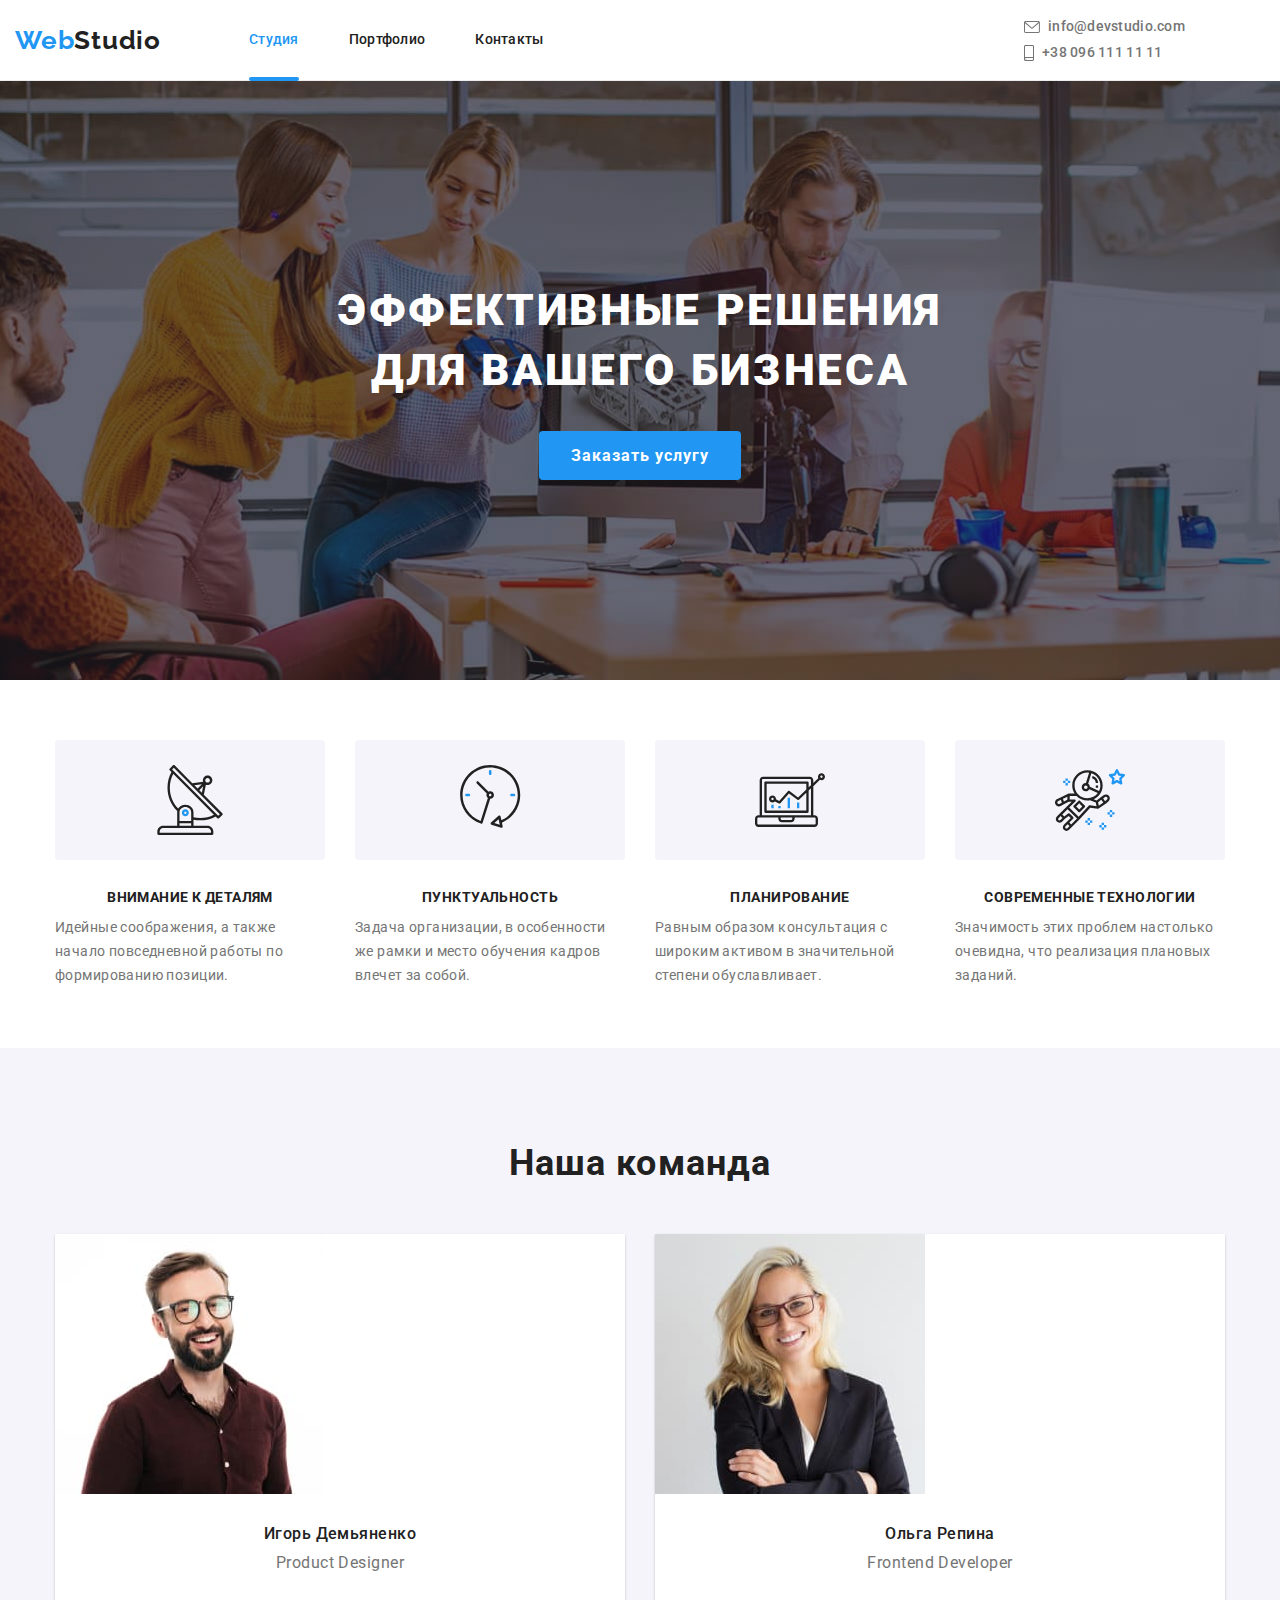
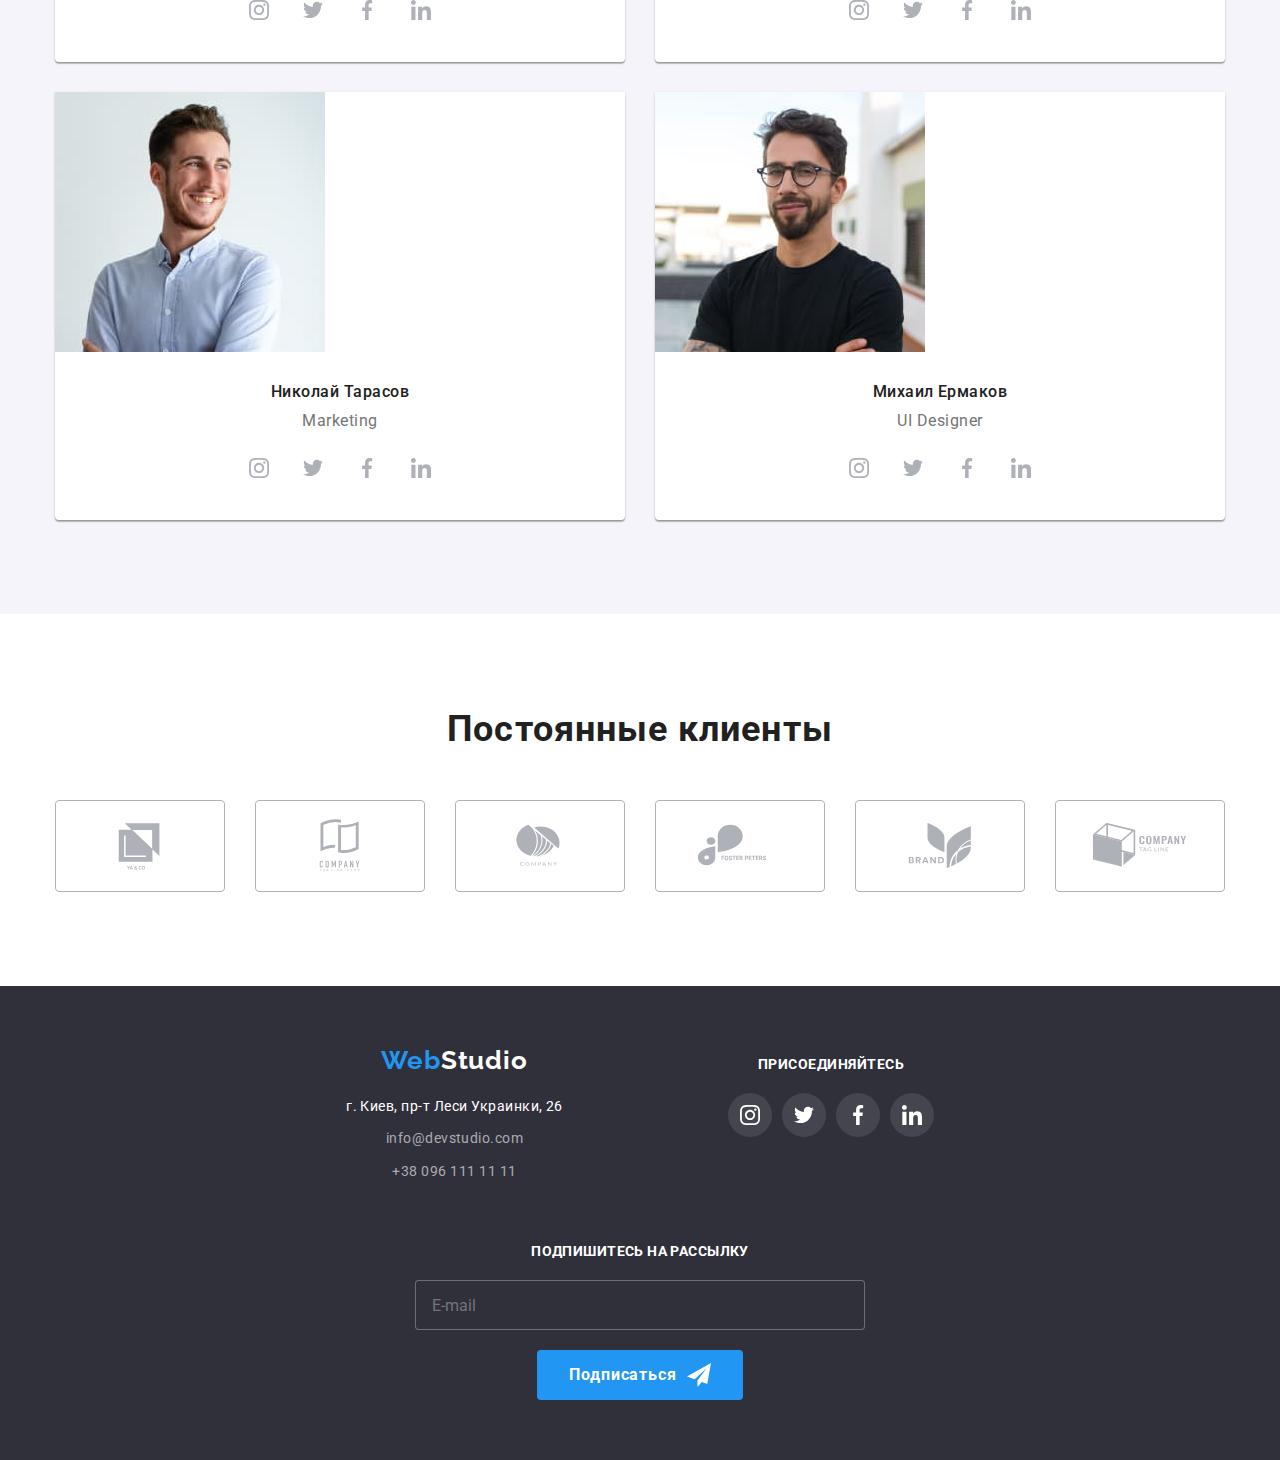
==== commit f0cc6065: "Доопрацювання" ====
--- a/index.html
+++ b/index.html
@@ -558,56 +558,60 @@
     </main>
     <footer class="footer">
       <div class="footer-conteiner conteiner">
-        <div class="footer-address">
-          <a href="./index.html" class="logo">
-            Web<span class="logo--down">Studio</span>
-          </a>
-          <address class="address">
-            <p class="text">г. Киев, пр-т Леси Украинки, 26</p>
-            <ul class="adress-tel-mail list">
-              <li class="address-tel-mail-item">
-                <a href="mailto:info@devstudio.com" class="mail">
-                  info@devstudio.com
+        <div class="footer-tab">
+          <div class="footer-address">
+            <a href="./index.html" class="logo">
+              Web<span class="logo--down">Studio</span>
+            </a>
+            <address class="address">
+              <p class="text">г. Киев, пр-т Леси Украинки, 26</p>
+              <ul class="adress-tel-mail list">
+                <li class="address-tel-mail-item">
+                  <a href="mailto:info@devstudio.com" class="mail">
+                    info@devstudio.com
+                  </a>
+                </li>
+                <li class="address-tel-mail-item">
+                  <a href="tel:+380961111111" class="tel">
+                    +38 096 111 11 11
+                  </a>
+                </li>
+              </ul>
+            </address>
+          </div>
+          <div class="welcome">
+            <p class="welcome-text">Присоединяйтесь</p>
+            <ul class="welcome-list list">
+              <li class="welcome-item">
+                <a href="" class="welcome-soc-link">
+                  <svg class="welcome-link-icon" width="20" height="20">
+                    <use href="./images/icons.svg#icon-instagram-2"></use>
+                  </svg>
                 </a>
               </li>
-              <li class="address-tel-mail-item">
-                <a href="tel:+380961111111" class="tel"> +38 096 111 11 11 </a>
+              <li class="welcome-item">
+                <a href="" class="welcome-soc-link">
+                  <svg class="welcome-link-icon" width="20" height="20">
+                    <use href="./images/icons.svg#icon-twitter-1"></use>
+                  </svg>
+                </a>
+              </li>
+              <li class="welcome-item">
+                <a href="" class="welcome-soc-link">
+                  <svg class="welcome-link-icon" width="20" height="20">
+                    <use href="./images/icons.svg#icon-facebook-1"></use>
+                  </svg>
+                </a>
+              </li>
+              <li class="welcome-item">
+                <a href="" class="welcome-soc-link">
+                  <svg class="welcome-link-icon" width="20" height="20">
+                    <use href="./images/icons.svg#icon-linkedin-1"></use>
+                  </svg>
+                </a>
               </li>
             </ul>
-          </address>
-        </div>
-        <div class="welcome">
-          <p class="welcome-text">Присоединяйтесь</p>
-          <ul class="welcome-list list">
-            <li class="welcome-item">
-              <a href="" class="welcome-soc-link">
-                <svg class="welcome-link-icon" width="20" height="20">
-                  <use href="./images/icons.svg#icon-instagram-2"></use>
-                </svg>
-              </a>
-            </li>
-            <li class="welcome-item">
-              <a href="" class="welcome-soc-link">
-                <svg class="welcome-link-icon" width="20" height="20">
-                  <use href="./images/icons.svg#icon-twitter-1"></use>
-                </svg>
-              </a>
-            </li>
-            <li class="welcome-item">
-              <a href="" class="welcome-soc-link">
-                <svg class="welcome-link-icon" width="20" height="20">
-                  <use href="./images/icons.svg#icon-facebook-1"></use>
-                </svg>
-              </a>
-            </li>
-            <li class="welcome-item">
-              <a href="" class="welcome-soc-link">
-                <svg class="welcome-link-icon" width="20" height="20">
-                  <use href="./images/icons.svg#icon-linkedin-1"></use>
-                </svg>
-              </a>
-            </li>
-          </ul>
+          </div>
         </div>
         <form class="subscribe-field">
           <label for="email" class="email-label">Подпишитесь на рассылку</label>
--- a/css/main.min.css
+++ b/css/main.min.css
@@ -1 +1 @@
-:root{--main-text-color: #212121;--secondary-text-color: #757575;--accent-text-color: #2196f3;--hero-text-color: #ffffff;--background-primary-color: #ffffff;--background-secondary-color: #2f303a;--background-hover-btn:#188ce8;--transition: 250ms cubic-bezier(0.4, 0, 0.2, 1)}p,h1,h2,h3,h4,h5,h6{margin:0}ul,ol{margin:0;padding-left:0}button{cursor:pointer}a{color:currentColor}img{display:block;max-width:100%;height:auto}address{font-style:normal}body{background-color:var(--background-primary-color);color:var(--main-text-color);font-family:"Roboto",sans-serif;letter-spacing:.03em}.visually-hidden{position:absolute;width:1px;height:1px;margin:-1px;border:0;padding:0;white-space:nowrap;clip-path:inset(100%);clip:rect(0 0 0 0);overflow:hidden}.list{list-style:none;padding:0;margin:0}.is-hidden{opacity:0;visibility:hidden;pointer-events:none}.conteiner{margin-left:auto;margin-right:auto;padding-left:15px;padding-right:15px;width:100%}@media screen and (min-width: 768px){.conteiner{width:768px}}@media screen and (min-width: 1200px){.conteiner{width:1200px}}.section{padding-top:60px;padding-bottom:60px}@media screen and (min-width: 1200px){.section{padding-top:94px;padding-bottom:94px}}.logo{padding-top:16px;padding-bottom:16px;color:var(--accent-text-color);font-family:"Raleway",sans-serif;font-size:24px;font-weight:700;line-height:1.19;letter-spacing:.03em;text-decoration:none}.logo--up{color:var(--main-text-color)}.logo--down{color:var(--hero-text-color)}@media screen and (min-width: 1200px){.logo{font-size:26px;line-height:1.08}}.navigation{display:none}@media screen and (min-width: 768px){.navigation{margin-left:93px}.navigation__list{display:flex}.navigation__item:not(:last-child){margin-right:50px}.navigation__link{display:block;padding-top:32px;padding-bottom:32px;font-size:14px;font-weight:500;line-height:1.14;letter-spacing:.02em;text-decoration:none;transition:color var(--transition)}.navigation__link:hover,.navigation__link:focus{color:var(--accent-text-color)}}.contacts{display:none}@media screen and (min-width: 768px){.contacts{display:flex}.contacts__link{display:flex;align-items:center;color:var(--secondary-text-color);font-size:14px;font-weight:500;line-height:1.14;letter-spacing:.02em;text-decoration:none;transition:color var(--transition);padding-top:32px;padding-bottom:32px}.contacts__link:hover,.contacts__link:focus{color:var(--accent-text-color)}.contacts__icon{fill:currentColor;margin-right:10px}.contacts__item+.contacts__item{margin-left:50px}}.hero-button{display:block;margin:0 auto;border:rgba(0,0,0,0);border-radius:4px;padding:10px 32px;min-width:200px;background-color:var(--accent-text-color);color:var(--hero-text-color);cursor:pointer;font-family:inherit;font-size:16px;font-weight:700;line-height:1.86;letter-spacing:.06em;text-align:center;transition:background-color var(--transition)}.hero-button:hover,.hero-button:focus{background-color:var(--background-hover-btn)}.modal-title{margin-top:0;margin-bottom:12px;font-size:20px;font-weight:700;line-height:1.15;letter-spacing:.03em;text-align:center;color:var(--main-text-color)}.modal-input{width:100%;height:40px;border:1px solid rgba(33,33,33,.2);border-radius:4px;outline:none;padding-left:42px;transition:border var(--transition)}.modal-input:focus{border:1px solid var(--accent-text-color)}.modal-field{margin-bottom:10px}.modal-field-coment{margin-bottom:20px}.modal-label{font-size:12px;font-weight:400;line-height:1.17;letter-spacing:.01em;margin-bottom:4px;color:var(--secondary-text-color)}.modal-comment{display:block;width:100%;height:120px;border:1px solid rgba(33,33,33,.2);border-radius:4px;resize:none;transition:border var(--transition);padding:12px 16px}.modal-comment::placeholder{font-size:14px;font-weight:400;line-height:1.14;letter-spacing:.01em;color:rgba(117,117,117,.5)}.modal-comment:focus{border:1px solid var(--accent-text-color)}.input-wrap{position:relative}.input-icon{position:absolute;left:12px;top:50%;transform:translateY(-50%)}.modal-input:focus+.input-icon{fill:var(--accent-text-color)}.modal-policy{margin-bottom:30px}.modal-policy-label{display:flex;align-items:center;justify-content:center;cursor:pointer;font-size:14px}.modal-policy-text{font-size:14px;font-weight:400;line-height:1.71;letter-spacing:.03em;color:var(--secondary-text-color)}.modal-link{color:var(--accent-text-color);text-decoration:none;border-bottom:1px solid var(--accent-text-color)}.modal-custom-check{border:2px solid var(--main-text-color);width:16px;height:15px;display:flex;align-items:center;justify-content:center;margin-right:7px}.modal-check:checked+.modal-custom-check{border:2px solid var(--accent-text-color);background-color:var(--accent-text-color)}.modal-check:focus+.modal-custom-check{border:2px solid var(--accent-text-color)}.backdrop{width:100%;height:100%;position:fixed;left:0;top:0;background-color:rgba(0,0,0,.2);transition:opacity var(--transition),visibility var(--transition)}.backdrop.is-hidden .modal{transform:translate(-50%, -50%) scale(0) rotate(180deg)}.modal{width:100%;position:absolute;max-width:528px;background-color:var(--background-primary-color);position:absolute;top:50%;left:50%;border-radius:4px;transform:translate(-50%, -50%) scale(1) rotate(0);transition:transform var(--transition);padding:40px}.modal-close-btn{position:absolute;top:10px;right:10px;width:30px;height:30px;border-radius:50%;border:1px solid rgba(0,0,0,.1);background-color:rgba(0,0,0,0);display:flex;align-items:center;justify-content:center;cursor:pointer}.close-button{transition:fill var(--transition)}.modal-close-btn:hover .close-button,.modal-close-btn:focus .close-button{fill:var(--accent-text-color)}.section-title{margin-top:0;margin-bottom:50px;color:var(--main-text-color);font-size:36px;font-weight:700;line-height:1.17;letter-spacing:.03em;text-align:center}.current{display:flex;position:relative;color:var(--accent-text-color)}.current::after{display:block;content:"";width:100%;height:4px;background-size:contain;left:0;bottom:-1px;margin-bottom:0;background-color:var(--accent-text-color);border-radius:2px;position:absolute}.current-mobile{color:var(--accent-text-color)}.mob-soc-link{display:flex;margin-top:64px}.mob-soc-icon{color:var(--accent-text-color);font-weight:500;font-size:18px;line-height:1.22px;letter-spacing:.02em}.mob-soc-item:not(:last-child){padding-right:10px}.mob-soc-item+.mob-soc-item{border-left:1px solid rgba(33,33,33,.2);padding-left:10px}.menu-close{position:absolute;display:flex;align-items:center;justify-content:center;cursor:pointer;top:10px;right:15px;margin-left:auto}.menu-open,.menu-close{width:40px;height:40px;padding:0;border:rgba(0,0,0,0);background-color:rgba(0,0,0,0);display:block;margin-left:auto}.mob-menu{position:fixed;background-color:#fff;width:100vw;height:100vh;top:0;padding-top:48px;padding-bottom:48px;padding-left:40px;margin-left:auto;margin-right:auto}.mob-menu .cont{margin:0;display:flex;flex-direction:column;width:480px;height:100%;justify-content:space-between;overflow:auto}.navigation-mobile__list{display:flex;flex-direction:column}.navigation-mobile__link{font-weight:500;font-size:40px;line-height:1.18;letter-spacing:.02em;text-decoration:none}.navigation-mobile__item+.navigation-mobile__item{margin-top:32px}.menu-close__icon,.menu-open__icon{fill:var(--main-text-color);transition:fill var(--transition)}.menu-close:hover .menu-close__icon,.menu-close:focus .menu-close__icon,.menu-open:hover .menu-open__icon,.menu-open:focus .menu-open__icon{fill:var(--accent-text-color)}.mob-menu-bottom{margin-bottom:64px}.contacts-mobile__link{font-weight:500;font-size:34px;line-height:1.18;text-decoration:none;margin-bottom:32px;letter-spacing:.02em;color:#2196f3}.contacts-mobile__mail{font-weight:500;font-size:24px;line-height:1.17;letter-spacing:.02em;text-decoration:none;color:#757575}.mob-menu-bottom{display:flex;flex-direction:column}.header{border-bottom:1px solid #ececec}.header__container{display:flex;align-items:center}@media screen and (min-width: 768px){.header{width:768px}}@media screen and (min-width: 1200px){.header{width:1200px}}.hero{padding-top:118px;padding-bottom:118px;margin:0 auto;text-align:center;background-color:var(--background-secondary-color);background-image:linear-gradient(rgba(47, 48, 58, 0.4), rgba(47, 48, 58, 0.4)),url(../images/heromob.jpg);background-repeat:no-repeat;background-size:cover;background-position:center}@media(min-device-pixel-ratio: 2),(min-resolution: 192dpi),(min-resolution: 2dppx){.hero{background-image:linear-gradient(rgba(47, 48, 58, 0.4), rgba(47, 48, 58, 0.4)),url(../images/heromob2x.jpg)}}@media screen and (min-width: 768px){.hero{background-image:linear-gradient(rgba(47, 48, 58, 0.4), rgba(47, 48, 58, 0.4)),url(../images/herotab.jpg)}}@media screen and (min-width: 768px)and (min-device-pixel-ratio: 2),screen and (min-width: 768px)and (min-resolution: 192dpi),screen and (min-width: 768px)and (min-resolution: 2dppx){.hero{background-image:linear-gradient(rgba(47, 48, 58, 0.4), rgba(47, 48, 58, 0.4)),url(../images/herotab2x.jpg)}}@media screen and (min-width: 1200px){.hero{max-width:1600px;background-image:linear-gradient(rgba(47, 48, 58, 0.4), rgba(47, 48, 58, 0.4)),url(../images/herodesc.jpg);padding-top:200px;padding-bottom:200px}}@media(min-device-pixel-ratio: 2),(min-resolution: 192dpi),(min-resolution: 2dppx){.hero{background-image:linear-gradient(rgba(47, 48, 58, 0.4), rgba(47, 48, 58, 0.4)),url(../images/herodesc2x.jpg)}}.hero-title{margin-left:auto;margin-right:auto;margin-top:0;margin-bottom:30px;font-weight:900;font-size:26px;line-height:1.62;color:var(--hero-text-color);text-align:center;letter-spacing:.06em;text-transform:uppercase;max-width:360px}@media screen and (min-width: 1200px){.hero-title{max-width:696px;font-size:44px;font-weight:900;line-height:1.36;letter-spacing:.06em}}.section-benefits{padding-top:60px;padding-bottom:60px}.benefits{display:flex;gap:30px;flex-wrap:wrap}@media screen and (min-width: 768px){.benefits-item{width:calc((100% - 30px)/2)}}@media screen and (min-width: 1200px){.benefits-item{width:calc((100% - 90px)/4)}}.benefits-icon{display:flex;align-items:center;justify-content:center;background-color:#f5f4fa;border-radius:4px;height:120px;margin-bottom:30px}.benefits .title{margin-top:0;margin-bottom:10px;color:var(--main-text-color);font-size:14px;font-weight:700;line-height:1.14;letter-spacing:.03em;text-transform:uppercase;text-align:center}.benefits p{margin-top:0;margin-bottom:0;color:var(--secondary-text-color);font-size:14px;font-weight:400;line-height:1.71;letter-spacing:.03em}.section-case{display:none}@media screen and (min-width: 1200px){.section-case{padding-top:94px;padding-bottom:94px}}.case{display:flex;gap:30px;flex-wrap:wrap}.case-images{display:flex;flex-direction:column;position:relative}.case-text{background-color:rgba(47,48,58,.8);position:absolute;padding-top:27px;padding-bottom:27px;width:100%;bottom:0;left:0;margin:0;text-align:center;font-size:14px;font-weight:700;line-height:1.14;letter-spacing:.03em;text-transform:uppercase;color:var(--hero-text-color)}.clients-list{display:flex;flex-wrap:wrap;gap:30px}.clients-item{width:calc((100% - 30px)/2);height:92px}@media screen and (min-width: 768px){.clients-item{width:calc((100% - 60px)/3)}}@media screen and (min-width: 1200px){.clients-item{width:calc((100% - 150px)/6)}}.clients-link{display:flex;align-items:center;justify-content:center;cursor:pointer;width:100%;height:100%;border:1px solid #afb1b8;border-radius:4px;color:#afb1b8;transition:border var(--transition),color var(--transition)}.clients-link:hover,.clients-link:focus{border:1px solid var(--accent-text-color);color:var(--accent-text-color)}.clients-icon{fill:currentColor}.footer{background-color:var(--background-secondary-color);padding-top:60px;padding-bottom:60px}@media screen and (min-width: 768px){.footer-conteiner{display:flex;align-items:center;text-align:center}}.footer .logo{margin-bottom:20px}.footer-address{text-align:center}.address{margin-top:20px;margin-bottom:0}.address .text{margin-top:0;margin-bottom:0;color:var(--hero-text-color);font-size:14px;line-height:1.71}.address .mail,.address .tel{color:rgba(255,255,255,.6);font-size:14px;line-height:1.71;text-decoration:none}.adress-tel-mail{margin-top:9px}.address-tel-mail-item+.address-tel-mail-item{margin-top:9px}.welcome{margin-top:60px;display:flex;flex-direction:column;align-items:center;justify-content:center}.welcome-text{margin:0;text-transform:uppercase;font-size:14px;font-weight:700;line-height:1.14;color:var(--hero-text-color)}.welcome-list{display:flex;margin-top:20px}.welcome-item+.welcome-item{margin-left:10px}.welcome-soc-link{display:flex;justify-content:center;align-items:center;width:44px;height:44px;background:rgba(255,255,255,.1);border-radius:50%;cursor:pointer;transition:background-color var(--transition)}.welcome-soc-link:hover,.welcome-soc-link:focus{background-color:var(--accent-text-color)}.welcome-link-icon{fill:var(--hero-text-color)}.subscribe-field{margin-top:60px;display:flex;flex-direction:column;align-items:center;justify-content:center}.email-label{display:block;margin-bottom:20px;font-weight:700;font-size:14px;line-height:1.14;letter-spacing:.03em;text-transform:uppercase;color:var(--hero-text-color)}.subscribe-input{max-width:450px;width:100%;height:50px;margin-bottom:20px;padding-top:15px;padding-bottom:15px;padding-left:16px;border:1px solid rgba(255,255,255,.3);border-radius:4px;background-color:var(--background-secondary-color);font-size:16px;line-height:1.25;color:rgba(255,255,255,.6)}.footer-button{display:flex;justify-content:center;align-items:center}.submit-icon{margin-left:10px;display:flex;justify-content:center;align-items:center}.button-input-icon{fill:var(--hero-text-color);right:28px}.subscribe-field-input{width:100%}.portfolio-list{margin-top:50px;display:flex;flex-wrap:wrap;gap:30px}.portfolio-item{width:100%;position:relative}.item-card{padding:24px;padding-top:20px;padding-left:24px;padding-bottom:20px;border-left:1px solid #eee;border-right:1px solid #eee;border-bottom:1px solid #eee}.portfolio .title{margin-bottom:4px;margin-top:0;color:var(--main-text-color);font-size:18px;font-weight:700;line-height:2;letter-spacing:.06}.buttons-list{display:flex;justify-content:flex-start;flex-wrap:wrap;column-gap:8px;row-gap:15px;margin-top:60px;margin-bottom:40px}.portfolio-button{display:inline-block;border-radius:4px;padding:6px 22px;min-width:73px;border:rgba(0,0,0,0);color:var(--main-text-color);background-color:#f5f4fa;cursor:pointer;text-align:center;font-family:inherit;font-size:16px;font-weight:500;line-height:1.63;transition:box-shadow var(--transition),color var(--transition),background-color var(--transition)}.portfolio-button:hover,.portfolio-button:focus{background-color:var(--accent-text-color);color:var(--hero-text-color);box-shadow:0px 3px 1px rgba(0,0,0,.1),0px 1px 2px rgba(0,0,0,.08),0px 2px 2px rgba(0,0,0,.12)}.portfolio-link{display:block;text-decoration:none;width:100%;height:100%;transition:box-shadow var(--transition)}.portfolio-link:hover,.portfolio-link:focus{box-shadow:0px 1px 1px rgba(0,0,0,.12),0px 4px 4px rgba(0,0,0,.06),1px 4px 6px rgba(0,0,0,.16)}.item-card p{margin-bottom:0;margin-top:0;color:var(--secondary-text-color);font-size:16px;line-height:1.88}.team-portfolio-top{position:relative;overflow:hidden}.portfolio-top-text{position:absolute;top:0;left:0;color:var(--hero-text-color);background-color:rgba(33,150,243,.9);font-size:18px;line-height:1.56;height:100%;transform:translateY(100%);transition:transform var(--transition);overflow:auto;padding-top:63px;padding-left:24px;padding-right:24px;padding-bottom:63px}.portfolio-link:hover .portfolio-top-text,.portfolio-link:focus .portfolio-top-text{transform:translateY(0);transition:transform var(--transition)}@media screen and (min-width: 1200px){.portfolio-item{width:calc((100% - 60px)/3);position:relative}}.team{background-color:#f5f4fa}.team__cards{display:flex;gap:30px;flex-wrap:wrap;align-items:center;justify-content:center}.team__cards-item{width:100%;background-color:var(--background-primary-color);border-radius:0px 0px 4px 4px;box-shadow:0px 1px 3px rgba(0,0,0,.12),0px 1px 1px rgba(0,0,0,.14),0px 2px 1px rgba(0,0,0,.2)}.team__list{text-align:center;padding-top:30px;padding-bottom:30px}.team__name{margin-top:0;margin-bottom:10px;color:var(--main-text-color);font-size:16px;font-weight:500;line-height:1.19}.team__position{margin-top:0;margin-bottom:16px;color:var(--secondary-text-color);font-size:16px;line-height:1.19}.team__icon-list{display:flex;justify-content:center;align-items:center;gap:10px}.team__soc-link{display:flex;justify-content:center;align-items:center;width:44px;height:44px;border-radius:50%;cursor:pointer;transition:background-color var(--transition)}.team__soc-link:hover,.team__soc-link:focus{background-color:var(--accent-text-color)}.team__link-icon{fill:#afb1b8;transition:fill var(--transition)}.team__link-icon:hover,.team__link-icon:focus{background-color:var(--accent-text-color)}.team__soc-link:hover .team__link-icon,.team__soc-link:focus .team__link-icon{fill:var(--hero-text-color)}/*# sourceMappingURL=main.min.css.map */+:root{--main-text-color: #212121;--secondary-text-color: #757575;--accent-text-color: #2196f3;--hero-text-color: #ffffff;--background-primary-color: #ffffff;--background-secondary-color: #2f303a;--background-hover-btn:#188ce8;--transition: 250ms cubic-bezier(0.4, 0, 0.2, 1)}p,h1,h2,h3,h4,h5,h6{margin:0}ul,ol{margin:0;padding-left:0}button{cursor:pointer}a{color:currentColor}img{display:block;max-width:100%;height:auto}address{font-style:normal}body{background-color:var(--background-primary-color);color:var(--main-text-color);font-family:"Roboto",sans-serif;letter-spacing:.03em}.visually-hidden{position:absolute;width:1px;height:1px;margin:-1px;border:0;padding:0;white-space:nowrap;clip-path:inset(100%);clip:rect(0 0 0 0);overflow:hidden}.list{list-style:none;padding:0;margin:0}.is-hidden{opacity:0;visibility:hidden;pointer-events:none}.conteiner{margin-left:auto;margin-right:auto;padding-left:15px;padding-right:15px;width:100%}@media screen and (min-width: 768px){.conteiner{width:768px}}@media screen and (min-width: 1200px){.conteiner{width:1200px}}.section{padding-top:60px;padding-bottom:60px}@media screen and (min-width: 1200px){.section{padding-top:94px;padding-bottom:94px}}.logo{padding-top:16px;padding-bottom:16px;color:var(--accent-text-color);font-family:"Raleway",sans-serif;font-size:24px;font-weight:700;line-height:1.19;letter-spacing:.03em;text-decoration:none}.logo--up{color:var(--main-text-color)}.logo--down{color:var(--hero-text-color)}@media screen and (min-width: 1200px){.logo{font-size:26px;line-height:1.08}}.navigation{display:none}@media screen and (min-width: 768px){.navigation{display:block;margin-left:88px}.navigation__list{display:flex}.navigation__item:not(:last-child){margin-right:50px}.navigation__link{display:block;padding-top:32px;padding-bottom:32px;font-size:14px;font-weight:500;line-height:1.14;letter-spacing:.02em;text-decoration:none;transition:color var(--transition)}.navigation__link:hover,.navigation__link:focus{color:var(--accent-text-color)}}.contacts{display:none}@media screen and (min-width: 768px){.contacts{display:flex;flex-direction:column;margin-left:auto}.contacts .contacts__item+.contacts__item{margin-top:10px}.contacts__link{display:flex;align-items:center;color:var(--secondary-text-color);font-size:14px;font-weight:500;line-height:1.14;letter-spacing:.02em;text-decoration:none;transition:color var(--transition)}.contacts__link:hover,.contacts__link:focus{color:var(--accent-text-color)}.contacts__icon{fill:currentColor;margin-right:8px}}.hero-button{display:block;margin:0 auto;border:rgba(0,0,0,0);border-radius:4px;padding:10px 32px;min-width:200px;background-color:var(--accent-text-color);color:var(--hero-text-color);cursor:pointer;font-family:inherit;font-size:16px;font-weight:700;line-height:1.86;letter-spacing:.06em;text-align:center;transition:background-color var(--transition)}.hero-button:hover,.hero-button:focus{background-color:var(--background-hover-btn)}.modal-title{margin-top:0;margin-bottom:12px;font-size:20px;font-weight:700;line-height:1.15;letter-spacing:.03em;text-align:center;color:var(--main-text-color)}.modal-input{width:100%;height:40px;border:1px solid rgba(33,33,33,.2);border-radius:4px;outline:none;padding-left:42px;transition:border var(--transition)}.modal-input:focus{border:1px solid var(--accent-text-color)}.modal-field{margin-bottom:10px}.modal-field-coment{margin-bottom:20px}.modal-label{font-size:12px;font-weight:400;line-height:1.17;letter-spacing:.01em;margin-bottom:4px;color:var(--secondary-text-color)}.modal-comment{display:block;width:100%;height:120px;border:1px solid rgba(33,33,33,.2);border-radius:4px;resize:none;transition:border var(--transition);padding:12px 16px}.modal-comment::placeholder{font-size:14px;font-weight:400;line-height:1.14;letter-spacing:.01em;color:rgba(117,117,117,.5)}.modal-comment:focus{border:1px solid var(--accent-text-color)}.input-wrap{position:relative}.input-icon{position:absolute;left:12px;top:50%;transform:translateY(-50%)}.modal-input:focus+.input-icon{fill:var(--accent-text-color)}.modal-policy{margin-bottom:30px}.modal-policy-label{display:flex;align-items:center;justify-content:center;cursor:pointer;font-size:14px}.modal-policy-text{font-size:12px;font-weight:400;line-height:1.17;letter-spacing:.03em;color:var(--secondary-text-color)}.modal-link{color:var(--accent-text-color);text-decoration:none;border-bottom:1px solid var(--accent-text-color)}.modal-custom-check{border:2px solid var(--main-text-color);width:16px;height:15px;display:flex;align-items:center;justify-content:center;margin-right:7px}.modal-check:checked+.modal-custom-check{border:2px solid var(--accent-text-color);background-color:var(--accent-text-color)}.modal-check:focus+.modal-custom-check{border:2px solid var(--accent-text-color)}.backdrop{width:100%;height:100%;position:fixed;left:0;top:0;background-color:rgba(0,0,0,.2);transition:opacity var(--transition),visibility var(--transition)}.backdrop.is-hidden .modal{transform:translate(-50%, -50%) scale(0) rotate(180deg)}.modal{width:100%;position:absolute;max-width:450px;background-color:var(--background-primary-color);position:absolute;top:50%;left:50%;border-radius:4px;transform:translate(-50%, -50%) scale(1) rotate(0);transition:transform var(--transition);padding:40px}.modal-close-btn{position:absolute;top:10px;right:10px;width:30px;height:30px;border-radius:50%;border:1px solid rgba(0,0,0,.1);background-color:rgba(0,0,0,0);display:flex;align-items:center;justify-content:center;cursor:pointer}.close-button{transition:fill var(--transition)}.modal-close-btn:hover .close-button,.modal-close-btn:focus .close-button{fill:var(--accent-text-color)}.section-title{margin-top:0;margin-bottom:50px;color:var(--main-text-color);font-size:36px;font-weight:700;line-height:1.17;letter-spacing:.03em;text-align:center}.current{display:flex;position:relative;color:var(--accent-text-color)}.current::after{display:block;content:"";width:100%;height:4px;background-size:contain;left:0;bottom:-1px;margin-bottom:0;background-color:var(--accent-text-color);border-radius:2px;position:absolute}.current-mobile{color:var(--accent-text-color)}.mob-soc-link{display:flex;margin-top:64px}.mob-soc-icon{color:var(--accent-text-color);font-weight:500;font-size:18px;line-height:1.22;letter-spacing:.02em}.mob-soc-item:not(:last-child){padding-right:10px}.mob-soc-item+.mob-soc-item{border-left:1px solid rgba(33,33,33,.2);padding-left:10px}.menu-close{position:absolute;display:flex;align-items:center;justify-content:center;cursor:pointer;top:10px;right:15px;margin-left:auto}.menu-open,.menu-close{width:40px;height:40px;padding:0;border:rgba(0,0,0,0);background-color:rgba(0,0,0,0);display:block;margin-left:auto}.mob-menu{position:fixed;background-color:#fff;width:100vw;height:100vh;top:0;padding-top:48px;padding-bottom:48px;padding-left:40px;margin-left:auto;margin-right:auto}.mob-menu .cont{margin:0;display:flex;flex-direction:column;width:480px;height:100%;justify-content:space-between;overflow:auto}.navigation-mobile__list{display:flex;flex-direction:column}.navigation-mobile__link{font-weight:500;font-size:40px;line-height:1.18;letter-spacing:.02em;text-decoration:none}.navigation-mobile__item+.navigation-mobile__item{margin-top:32px}.menu-close__icon,.menu-open__icon{fill:var(--main-text-color);transition:fill var(--transition)}.menu-close:hover .menu-close__icon,.menu-close:focus .menu-close__icon,.menu-open:hover .menu-open__icon,.menu-open:focus .menu-open__icon{fill:var(--accent-text-color)}.mob-menu-bottom{margin-bottom:64px}.contacts-mobile__link{font-weight:500;font-size:34px;line-height:1.18;text-decoration:none;margin-bottom:32px;letter-spacing:.02em;color:#2196f3}.contacts-mobile__mail{font-weight:500;font-size:24px;line-height:1.17;letter-spacing:.02em;text-decoration:none;color:#757575}.mob-menu-bottom{display:flex;flex-direction:column}@media screen and (min-width: 768px){.menu-open{display:none}}.header{border-bottom:1px solid #ececec}.header__container{display:flex;align-items:center}@media screen and (min-width: 768px){.header{width:768px}}@media screen and (min-width: 1200px){.header{width:1200px}}.hero{padding-top:118px;padding-bottom:118px;margin:0 auto;text-align:center;background-color:var(--background-secondary-color);background-image:linear-gradient(rgba(47, 48, 58, 0.4), rgba(47, 48, 58, 0.4)),url(../images/heromob.jpg);background-repeat:no-repeat;background-size:cover;background-position:center}@media(min-device-pixel-ratio: 2),(min-resolution: 192dpi),(min-resolution: 2dppx){.hero{background-image:linear-gradient(rgba(47, 48, 58, 0.4), rgba(47, 48, 58, 0.4)),url(../images/heromob2x.jpg)}}@media screen and (min-width: 768px){.hero{background-image:linear-gradient(rgba(47, 48, 58, 0.4), rgba(47, 48, 58, 0.4)),url(../images/herotab.jpg)}}@media screen and (min-width: 768px)and (min-device-pixel-ratio: 2),screen and (min-width: 768px)and (min-resolution: 192dpi),screen and (min-width: 768px)and (min-resolution: 2dppx){.hero{background-image:linear-gradient(rgba(47, 48, 58, 0.4), rgba(47, 48, 58, 0.4)),url(../images/herotab2x.jpg)}}@media screen and (min-width: 1200px){.hero{max-width:1600px;background-image:linear-gradient(rgba(47, 48, 58, 0.4), rgba(47, 48, 58, 0.4)),url(../images/herodesc.jpg);padding-top:200px;padding-bottom:200px}}@media(min-device-pixel-ratio: 2),(min-resolution: 192dpi),(min-resolution: 2dppx){.hero{background-image:linear-gradient(rgba(47, 48, 58, 0.4), rgba(47, 48, 58, 0.4)),url(../images/herodesc2x.jpg)}}.hero-title{margin-left:auto;margin-right:auto;margin-top:0;margin-bottom:30px;font-weight:900;font-size:26px;line-height:1.62;color:var(--hero-text-color);text-align:center;letter-spacing:.06em;text-transform:uppercase;max-width:360px}@media screen and (min-width: 1200px){.hero-title{max-width:696px;font-size:44px;font-weight:900;line-height:1.36;letter-spacing:.06em}}.section-benefits{padding-top:60px;padding-bottom:60px}.benefits{display:flex;gap:30px;flex-wrap:wrap}@media screen and (min-width: 768px){.benefits-item{width:calc((100% - 30px)/2)}}@media screen and (min-width: 1200px){.benefits-item{width:calc((100% - 90px)/4)}}.benefits-icon{display:flex;align-items:center;justify-content:center;background-color:#f5f4fa;border-radius:4px;height:120px;margin-bottom:30px}.benefits .title{margin-top:0;margin-bottom:10px;color:var(--main-text-color);font-size:14px;font-weight:700;line-height:1.14;letter-spacing:.03em;text-transform:uppercase;text-align:center}.benefits p{margin-top:0;margin-bottom:0;color:var(--secondary-text-color);font-size:14px;font-weight:400;line-height:1.71;letter-spacing:.03em}.section-case{display:none}@media screen and (min-width: 1200px){.section-case{padding-top:94px;padding-bottom:94px}}.case{display:flex;gap:30px;flex-wrap:wrap}.case-images{display:flex;flex-direction:column;position:relative}.case-text{background-color:rgba(47,48,58,.8);position:absolute;padding-top:27px;padding-bottom:27px;width:100%;bottom:0;left:0;margin:0;text-align:center;font-size:14px;font-weight:700;line-height:1.14;letter-spacing:.03em;text-transform:uppercase;color:var(--hero-text-color)}.clients-list{display:flex;flex-wrap:wrap;gap:30px}.clients-item{width:calc((100% - 30px)/2);height:92px}@media screen and (min-width: 768px){.clients-item{width:calc((100% - 60px)/3)}}@media screen and (min-width: 1200px){.clients-item{width:calc((100% - 150px)/6)}}.clients-link{display:flex;align-items:center;justify-content:center;cursor:pointer;width:100%;height:100%;border:1px solid #afb1b8;border-radius:4px;color:#afb1b8;transition:border var(--transition),color var(--transition)}.clients-link:hover,.clients-link:focus{border:1px solid var(--accent-text-color);color:var(--accent-text-color)}.clients-icon{fill:currentColor}.footer{background-color:var(--background-secondary-color);padding-top:60px;padding-bottom:60px}@media screen and (min-width: 768px){.footer-conteiner{align-items:center;text-align:center}}@media screen and (min-width: 768px){.footer-tab{display:flex;align-items:baseline;justify-content:center}}.footer .logo{margin-bottom:20px}.footer-address{text-align:center}.address{margin-top:20px;margin-bottom:0}.address .text{margin-top:0;margin-bottom:0;color:var(--hero-text-color);font-size:14px;line-height:1.71}.address .mail,.address .tel{color:rgba(255,255,255,.6);font-size:14px;line-height:1.71;text-decoration:none}.adress-tel-mail{margin-top:9px}.address-tel-mail-item+.address-tel-mail-item{margin-top:9px}.welcome{margin-top:60px;display:flex;flex-direction:column;align-items:center;justify-content:center}@media screen and (min-width: 768px){.welcome{margin-left:165px;margin-top:0}}.welcome-text{margin:0;text-transform:uppercase;font-size:14px;font-weight:700;line-height:1.14;color:var(--hero-text-color)}.welcome-list{display:flex;margin-top:20px}.welcome-item+.welcome-item{margin-left:10px}.welcome-soc-link{display:flex;justify-content:center;align-items:center;width:44px;height:44px;background:rgba(255,255,255,.1);border-radius:50%;cursor:pointer;transition:background-color var(--transition)}.welcome-soc-link:hover,.welcome-soc-link:focus{background-color:var(--accent-text-color)}.welcome-link-icon{fill:var(--hero-text-color)}.subscribe-field{margin-top:60px;display:flex;flex-direction:column;align-items:center;justify-content:center}.email-label{display:block;margin-bottom:20px;font-weight:700;font-size:14px;line-height:1.14;letter-spacing:.03em;text-transform:uppercase;color:var(--hero-text-color)}.subscribe-input{max-width:450px;width:100%;height:50px;margin-bottom:20px;padding-top:15px;padding-bottom:15px;padding-left:16px;border:1px solid rgba(255,255,255,.3);border-radius:4px;background-color:var(--background-secondary-color);font-size:16px;line-height:1.25;color:rgba(255,255,255,.6)}.footer-button{display:flex;justify-content:center;align-items:center}.submit-icon{margin-left:10px;display:flex;justify-content:center;align-items:center}.button-input-icon{fill:var(--hero-text-color);right:28px}.subscribe-field-input{width:100%}@media screen and (min-width: 768px){.subscribe-field-input{display:flex;flex-direction:column;align-items:center;justify-content:center}}.portfolio-list{margin-top:50px;display:flex;flex-wrap:wrap;gap:30px}.portfolio-item{width:100%;position:relative}.item-card{padding:24px;padding-top:20px;padding-left:24px;padding-bottom:20px;border-left:1px solid #eee;border-right:1px solid #eee;border-bottom:1px solid #eee}.portfolio .title{margin-bottom:4px;margin-top:0;color:var(--main-text-color);font-size:18px;font-weight:700;line-height:2;letter-spacing:.06}.buttons-list{display:flex;justify-content:flex-start;flex-wrap:wrap;column-gap:8px;row-gap:15px;margin-top:60px;margin-bottom:40px}.portfolio-button{display:inline-block;border-radius:4px;padding:6px 22px;min-width:73px;border:rgba(0,0,0,0);color:var(--main-text-color);background-color:#f5f4fa;cursor:pointer;text-align:center;font-family:inherit;font-size:16px;font-weight:500;line-height:1.63;transition:box-shadow var(--transition),color var(--transition),background-color var(--transition)}.portfolio-button:hover,.portfolio-button:focus{background-color:var(--accent-text-color);color:var(--hero-text-color);box-shadow:0px 3px 1px rgba(0,0,0,.1),0px 1px 2px rgba(0,0,0,.08),0px 2px 2px rgba(0,0,0,.12)}.portfolio-link{display:block;text-decoration:none;width:100%;height:100%;transition:box-shadow var(--transition)}.portfolio-link:hover,.portfolio-link:focus{box-shadow:0px 1px 1px rgba(0,0,0,.12),0px 4px 4px rgba(0,0,0,.06),1px 4px 6px rgba(0,0,0,.16)}.item-card p{margin-bottom:0;margin-top:0;color:var(--secondary-text-color);font-size:16px;line-height:1.88}.team-portfolio-top{position:relative;overflow:hidden}.portfolio-top-text{position:absolute;top:0;left:0;color:var(--hero-text-color);background-color:rgba(33,150,243,.9);font-size:18px;line-height:1.56;height:100%;transform:translateY(100%);transition:transform var(--transition);overflow:auto;padding-top:63px;padding-left:24px;padding-right:24px;padding-bottom:63px}.portfolio-link:hover .portfolio-top-text,.portfolio-link:focus .portfolio-top-text{transform:translateY(0);transition:transform var(--transition)}@media screen and (min-width: 768px){.portfolio-item{width:calc((100% - 30px)/2)}}@media screen and (min-width: 1200px){.portfolio-item{width:calc((100% - 60px)/3)}}.team{background-color:#f5f4fa}.team__cards{display:flex;gap:30px;flex-wrap:wrap;align-items:center;justify-content:center}.team__cards-item{width:100%;background-color:var(--background-primary-color);border-radius:0px 0px 4px 4px;box-shadow:0px 1px 3px rgba(0,0,0,.12),0px 1px 1px rgba(0,0,0,.14),0px 2px 1px rgba(0,0,0,.2)}.team__list{text-align:center;padding-top:30px;padding-bottom:30px}.team__name{margin-top:0;margin-bottom:10px;color:var(--main-text-color);font-size:16px;font-weight:500;line-height:1.19}.team__position{margin-top:0;margin-bottom:16px;color:var(--secondary-text-color);font-size:16px;line-height:1.19}.team__icon-list{display:flex;justify-content:center;align-items:center;gap:10px}.team__soc-link{display:flex;justify-content:center;align-items:center;width:44px;height:44px;border-radius:50%;cursor:pointer;transition:background-color var(--transition)}.team__soc-link:hover,.team__soc-link:focus{background-color:var(--accent-text-color)}.team__link-icon{fill:#afb1b8;transition:fill var(--transition)}.team__link-icon:hover,.team__link-icon:focus{background-color:var(--accent-text-color)}.team__soc-link:hover .team__link-icon,.team__soc-link:focus .team__link-icon{fill:var(--hero-text-color)}@media screen and (min-width: 768px){.team__cards-item{width:calc((100% - 30px)/2)}}/*# sourceMappingURL=main.min.css.map */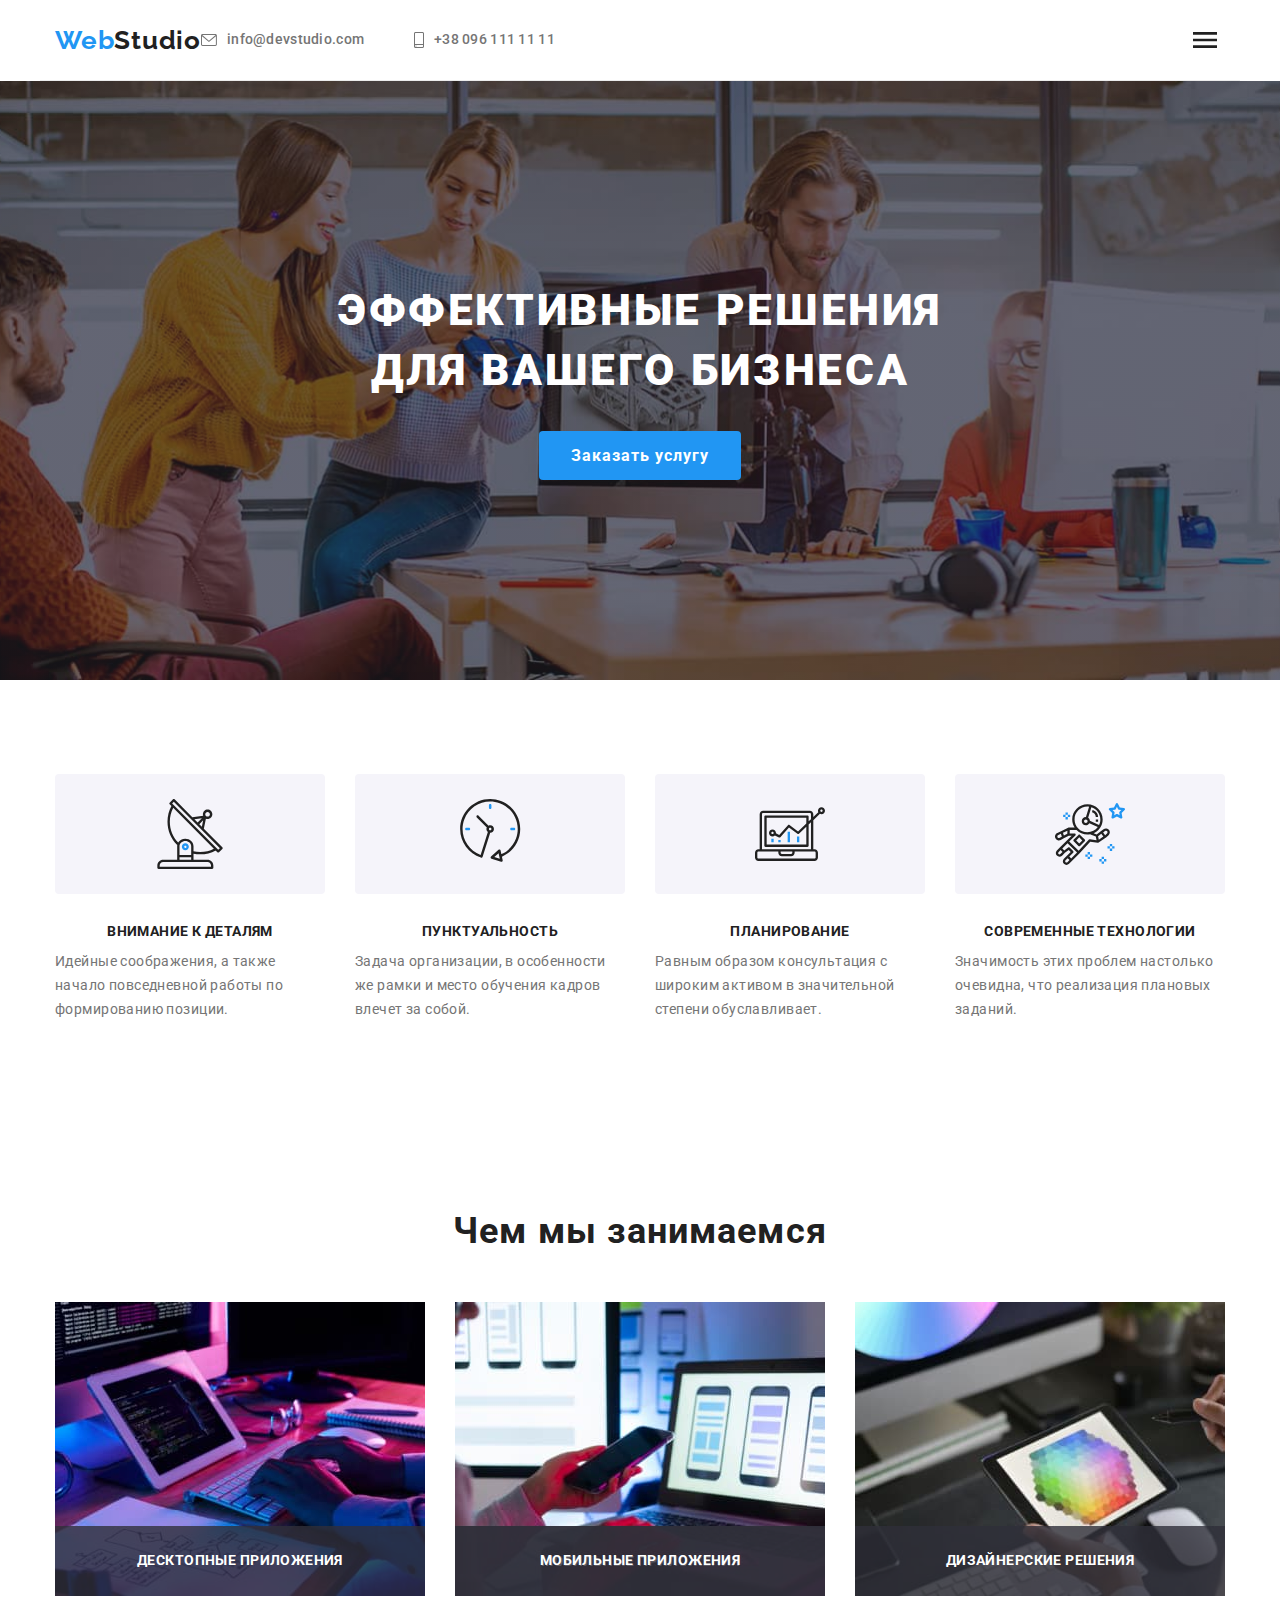
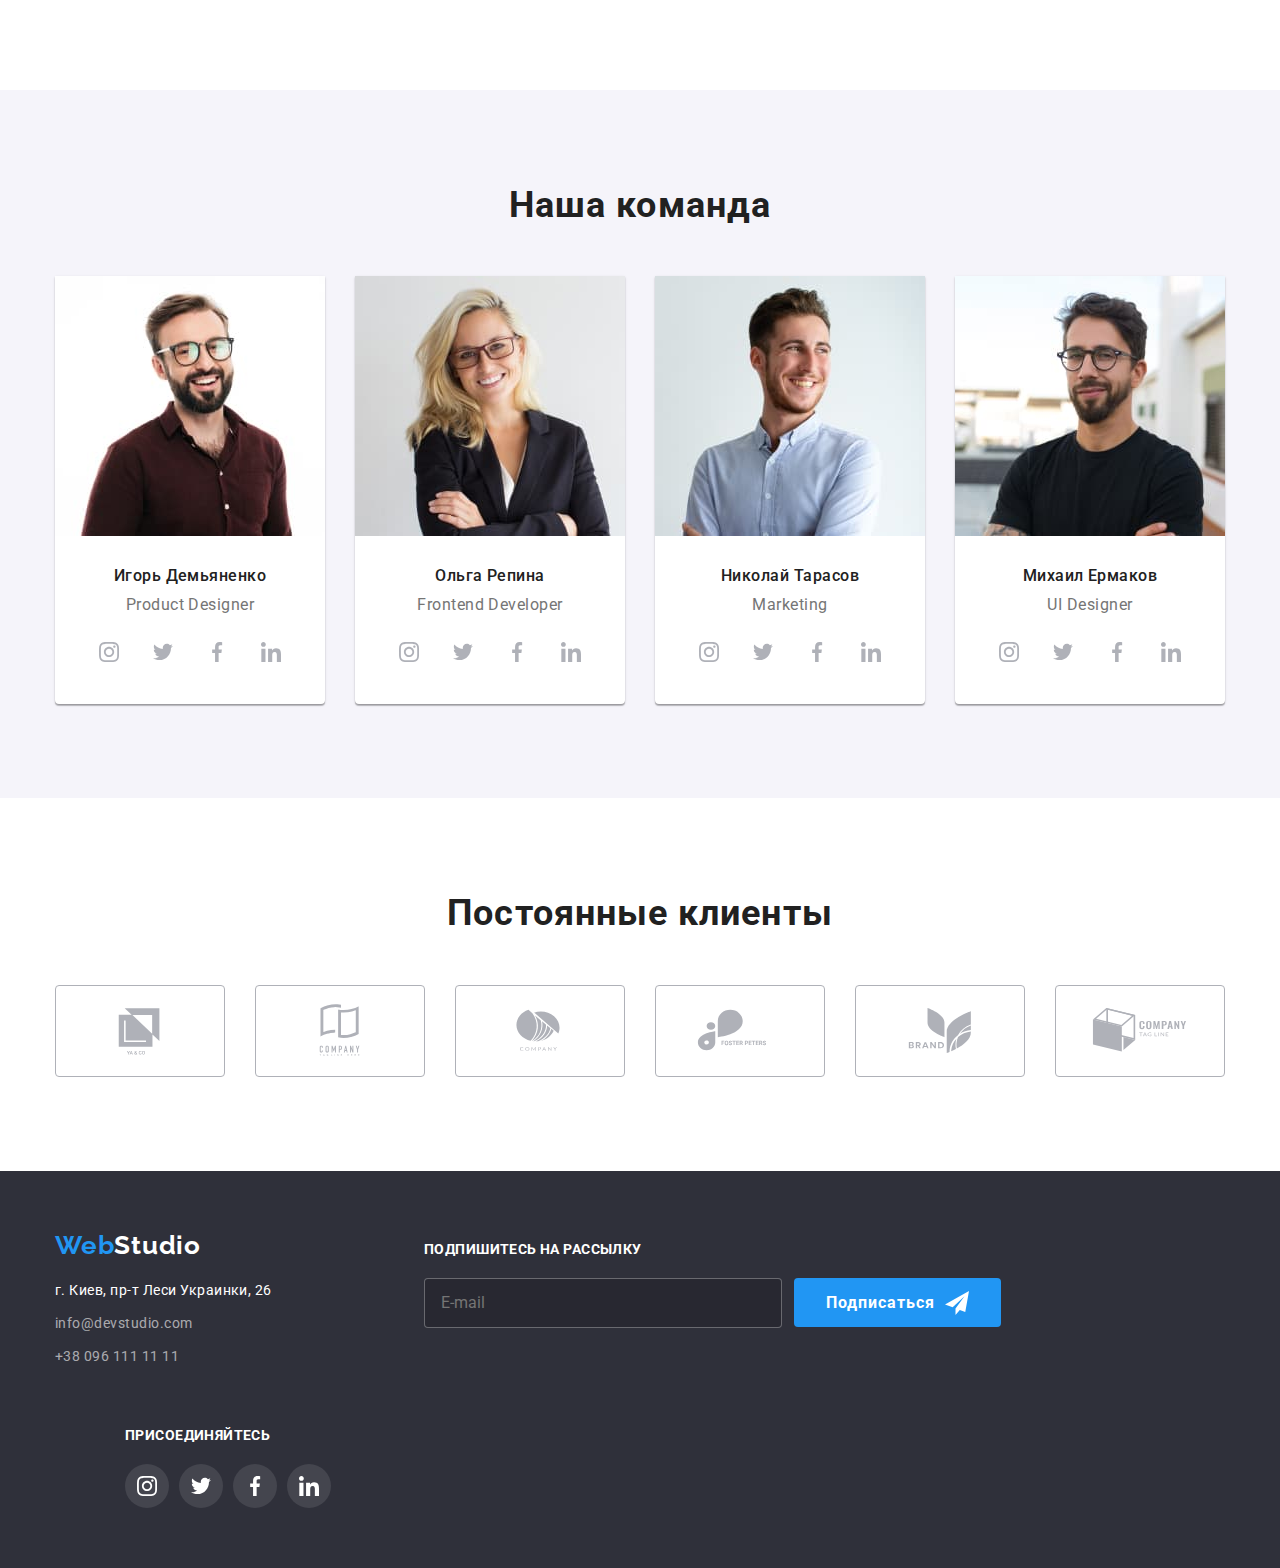
==== commit 264c311c: "Доопрацювання" ====
--- a/index.html
+++ b/index.html
@@ -19,50 +19,46 @@
     <link rel="stylesheet" href="./css/main.min.css" />
   </head>
   <body>
-    <header class="header">
-      <div class="conteiner header__container">
-        <a href="./index.html" class="logo">
-          Web<span class="logo--up">Studio</span>
-        </a>
-        <nav class="navigation">
-          <ul class="navigation__list list">
-            <li class="navigation__item">
-              <a href="./index.html" class="navigation__link current">
-                Студия
-              </a>
-            </li>
-            <li class="navigation__item">
-              <a href="./portfolio.html" class="navigation__link"> Портфолио</a>
-            </li>
-            <li class="navigation__item">
-              <a href="" class="navigation__link"> Контакты</a>
-            </li>
-          </ul>
-        </nav>
-        <ul class="contacts list">
-          <li class="contacts__item">
-            <a class="contacts__link" href="mailto:info@devstudio.com">
-              <svg class="contacts__icon" width="16" height="12">
-                <use href="./images/icons.svg#icon-envelope-hover"></use>
-              </svg>
-              info@devstudio.com
-            </a>
+    <header class="header conteiner">
+      <a href="./index.html" class="logo">
+        Web<span class="logo--up">Studio</span>
+      </a>
+      <nav class="navigation">
+        <ul class="navigation__list list">
+          <li class="navigation__item">
+            <a href="./index.html" class="navigation__link current"> Студия </a>
           </li>
-          <li class="contacts__item">
-            <a class="contacts__link" href="tel:+380961111111">
-              <svg class="contacts__icon" width="10" height="16">
-                <use href="./images/icons.svg#icon-smartphone"></use>
-              </svg>
-              +38 096 111 11 11
-            </a>
+          <li class="navigation__item">
+            <a href="./portfolio.html" class="navigation__link"> Портфолио</a>
+          </li>
+          <li class="navigation__item">
+            <a href="" class="navigation__link"> Контакты</a>
           </li>
         </ul>
-        <button type="button" class="menu-open">
-          <svg class="menu-open__icon" width="40" height="40">
-            <use href="./images/icons.svg#icon-menu_40px-1"></use>
-          </svg>
-        </button>
-      </div>
+      </nav>
+      <ul class="contacts list">
+        <li class="contacts__item">
+          <a class="contacts__link" href="mailto:info@devstudio.com">
+            <svg class="contacts__icon" width="16" height="12">
+              <use href="./images/icons.svg#icon-envelope-hover"></use>
+            </svg>
+            info@devstudio.com
+          </a>
+        </li>
+        <li class="contacts__item">
+          <a class="contacts__link" href="tel:+380961111111">
+            <svg class="contacts__icon" width="10" height="16">
+              <use href="./images/icons.svg#icon-smartphone"></use>
+            </svg>
+            +38 096 111 11 11
+          </a>
+        </li>
+      </ul>
+      <button type="button" class="menu-open">
+        <svg class="menu-open__icon" width="40" height="40">
+          <use href="./images/icons.svg#icon-menu_40px-1"></use>
+        </svg>
+      </button>
       <div class="mob-menu is-hidden">
         <div class="cont">
           <div class="mob-menu-top">
@@ -105,11 +101,17 @@
 
             <ul class="mob-soc-link list">
               <li class="mob-soc-item">
-                <p class="mob-soc-icon">Instagram</p>
+                <a class="mob-soc-icon" href="">Instagram</a>
               </li>
-              <li class="mob-soc-item"><p class="mob-soc-icon">Twitter</p></li>
-              <li class="mob-soc-item"><p class="mob-soc-icon">Facebook</p></li>
-              <li class="mob-soc-item"><p class="mob-soc-icon">LinkedIn</p></li>
+              <li class="mob-soc-item">
+                <a class="mob-soc-icon" href="">Twitter</a>
+              </li>
+              <li class="mob-soc-item">
+                <a class="mob-soc-icon" href="">Facebook</a>
+              </li>
+              <li class="mob-soc-item">
+                <a class="mob-soc-icon" href="">LinkedIn</a>
+              </li>
             </ul>
           </div>
         </div>
@@ -124,10 +126,10 @@
           </button>
         </div>
       </section>
-      <section class="section-benefits">
+      <section class="section">
         <div class="conteiner">
           <h2 class="visually-hidden">Преимущества</h2>
-          <ul class="benefits list">
+          <ul class="benefits-list list">
             <li class="benefits-item">
               <div class="benefits-icon">
                 <svg class="icon" width="70" height="70">
@@ -243,7 +245,7 @@
           <h2 class="section-title">Наша команда</h2>
           <ul class="team__cards list">
             <li class="team__cards-item">
-              <picture>
+              <picture class="picture">
                 <source
                   srcset="
                     ./images/team-first-desc1px.jpg 1x,
@@ -309,7 +311,7 @@
               </div>
             </li>
             <li class="team__cards-item">
-              <picture>
+              <picture class="picture">
                 <source
                   srcset="
                     ./images/team-sec-desc1px.jpg 1x,
@@ -375,7 +377,7 @@
               </div>
             </li>
             <li class="team__cards-item">
-              <picture>
+              <picture class="picture">
                 <source
                   srcset="
                     ./images/team-3-desc1px.jpg 1x,
@@ -438,7 +440,7 @@
               </div>
             </li>
             <li class="team__cards-item">
-              <picture>
+              <picture class="picture">
                 <source
                   srcset="
                     ./images/team-4-desc1px.jpg 1x,
--- a/css/main.min.css
+++ b/css/main.min.css
@@ -1 +1 @@
-:root{--main-text-color: #212121;--secondary-text-color: #757575;--accent-text-color: #2196f3;--hero-text-color: #ffffff;--background-primary-color: #ffffff;--background-secondary-color: #2f303a;--background-hover-btn:#188ce8;--transition: 250ms cubic-bezier(0.4, 0, 0.2, 1)}p,h1,h2,h3,h4,h5,h6{margin:0}ul,ol{margin:0;padding-left:0}button{cursor:pointer}a{color:currentColor}img{display:block;max-width:100%;height:auto}address{font-style:normal}body{background-color:var(--background-primary-color);color:var(--main-text-color);font-family:"Roboto",sans-serif;letter-spacing:.03em}.visually-hidden{position:absolute;width:1px;height:1px;margin:-1px;border:0;padding:0;white-space:nowrap;clip-path:inset(100%);clip:rect(0 0 0 0);overflow:hidden}.list{list-style:none;padding:0;margin:0}.is-hidden{opacity:0;visibility:hidden;pointer-events:none}.conteiner{margin-left:auto;margin-right:auto;padding-left:15px;padding-right:15px;width:100%}@media screen and (min-width: 768px){.conteiner{width:768px}}@media screen and (min-width: 1200px){.conteiner{width:1200px}}.section{padding-top:60px;padding-bottom:60px}@media screen and (min-width: 1200px){.section{padding-top:94px;padding-bottom:94px}}.logo{padding-top:16px;padding-bottom:16px;color:var(--accent-text-color);font-family:"Raleway",sans-serif;font-size:24px;font-weight:700;line-height:1.19;letter-spacing:.03em;text-decoration:none}.logo--up{color:var(--main-text-color)}.logo--down{color:var(--hero-text-color)}@media screen and (min-width: 1200px){.logo{font-size:26px;line-height:1.08}}.navigation{display:none}@media screen and (min-width: 768px){.navigation{display:block;margin-left:88px}.navigation__list{display:flex}.navigation__item:not(:last-child){margin-right:50px}.navigation__link{display:block;padding-top:32px;padding-bottom:32px;font-size:14px;font-weight:500;line-height:1.14;letter-spacing:.02em;text-decoration:none;transition:color var(--transition)}.navigation__link:hover,.navigation__link:focus{color:var(--accent-text-color)}}.contacts{display:none}@media screen and (min-width: 768px){.contacts{display:flex;flex-direction:column;margin-left:auto}.contacts .contacts__item+.contacts__item{margin-top:10px}.contacts__link{display:flex;align-items:center;color:var(--secondary-text-color);font-size:14px;font-weight:500;line-height:1.14;letter-spacing:.02em;text-decoration:none;transition:color var(--transition)}.contacts__link:hover,.contacts__link:focus{color:var(--accent-text-color)}.contacts__icon{fill:currentColor;margin-right:8px}}.hero-button{display:block;margin:0 auto;border:rgba(0,0,0,0);border-radius:4px;padding:10px 32px;min-width:200px;background-color:var(--accent-text-color);color:var(--hero-text-color);cursor:pointer;font-family:inherit;font-size:16px;font-weight:700;line-height:1.86;letter-spacing:.06em;text-align:center;transition:background-color var(--transition)}.hero-button:hover,.hero-button:focus{background-color:var(--background-hover-btn)}.modal-title{margin-top:0;margin-bottom:12px;font-size:20px;font-weight:700;line-height:1.15;letter-spacing:.03em;text-align:center;color:var(--main-text-color)}.modal-input{width:100%;height:40px;border:1px solid rgba(33,33,33,.2);border-radius:4px;outline:none;padding-left:42px;transition:border var(--transition)}.modal-input:focus{border:1px solid var(--accent-text-color)}.modal-field{margin-bottom:10px}.modal-field-coment{margin-bottom:20px}.modal-label{font-size:12px;font-weight:400;line-height:1.17;letter-spacing:.01em;margin-bottom:4px;color:var(--secondary-text-color)}.modal-comment{display:block;width:100%;height:120px;border:1px solid rgba(33,33,33,.2);border-radius:4px;resize:none;transition:border var(--transition);padding:12px 16px}.modal-comment::placeholder{font-size:14px;font-weight:400;line-height:1.14;letter-spacing:.01em;color:rgba(117,117,117,.5)}.modal-comment:focus{border:1px solid var(--accent-text-color)}.input-wrap{position:relative}.input-icon{position:absolute;left:12px;top:50%;transform:translateY(-50%)}.modal-input:focus+.input-icon{fill:var(--accent-text-color)}.modal-policy{margin-bottom:30px}.modal-policy-label{display:flex;align-items:center;justify-content:center;cursor:pointer;font-size:14px}.modal-policy-text{font-size:12px;font-weight:400;line-height:1.17;letter-spacing:.03em;color:var(--secondary-text-color)}.modal-link{color:var(--accent-text-color);text-decoration:none;border-bottom:1px solid var(--accent-text-color)}.modal-custom-check{border:2px solid var(--main-text-color);width:16px;height:15px;display:flex;align-items:center;justify-content:center;margin-right:7px}.modal-check:checked+.modal-custom-check{border:2px solid var(--accent-text-color);background-color:var(--accent-text-color)}.modal-check:focus+.modal-custom-check{border:2px solid var(--accent-text-color)}.backdrop{width:100%;height:100%;position:fixed;left:0;top:0;background-color:rgba(0,0,0,.2);transition:opacity var(--transition),visibility var(--transition)}.backdrop.is-hidden .modal{transform:translate(-50%, -50%) scale(0) rotate(180deg)}.modal{width:100%;position:absolute;max-width:450px;background-color:var(--background-primary-color);position:absolute;top:50%;left:50%;border-radius:4px;transform:translate(-50%, -50%) scale(1) rotate(0);transition:transform var(--transition);padding:40px}.modal-close-btn{position:absolute;top:10px;right:10px;width:30px;height:30px;border-radius:50%;border:1px solid rgba(0,0,0,.1);background-color:rgba(0,0,0,0);display:flex;align-items:center;justify-content:center;cursor:pointer}.close-button{transition:fill var(--transition)}.modal-close-btn:hover .close-button,.modal-close-btn:focus .close-button{fill:var(--accent-text-color)}.section-title{margin-top:0;margin-bottom:50px;color:var(--main-text-color);font-size:36px;font-weight:700;line-height:1.17;letter-spacing:.03em;text-align:center}.current{display:flex;position:relative;color:var(--accent-text-color)}.current::after{display:block;content:"";width:100%;height:4px;background-size:contain;left:0;bottom:-1px;margin-bottom:0;background-color:var(--accent-text-color);border-radius:2px;position:absolute}.current-mobile{color:var(--accent-text-color)}.mob-soc-link{display:flex;margin-top:64px}.mob-soc-icon{color:var(--accent-text-color);font-weight:500;font-size:18px;line-height:1.22;letter-spacing:.02em}.mob-soc-item:not(:last-child){padding-right:10px}.mob-soc-item+.mob-soc-item{border-left:1px solid rgba(33,33,33,.2);padding-left:10px}.menu-close{position:absolute;display:flex;align-items:center;justify-content:center;cursor:pointer;top:10px;right:15px;margin-left:auto}.menu-open,.menu-close{width:40px;height:40px;padding:0;border:rgba(0,0,0,0);background-color:rgba(0,0,0,0);display:block;margin-left:auto}.mob-menu{position:fixed;background-color:#fff;width:100vw;height:100vh;top:0;padding-top:48px;padding-bottom:48px;padding-left:40px;margin-left:auto;margin-right:auto}.mob-menu .cont{margin:0;display:flex;flex-direction:column;width:480px;height:100%;justify-content:space-between;overflow:auto}.navigation-mobile__list{display:flex;flex-direction:column}.navigation-mobile__link{font-weight:500;font-size:40px;line-height:1.18;letter-spacing:.02em;text-decoration:none}.navigation-mobile__item+.navigation-mobile__item{margin-top:32px}.menu-close__icon,.menu-open__icon{fill:var(--main-text-color);transition:fill var(--transition)}.menu-close:hover .menu-close__icon,.menu-close:focus .menu-close__icon,.menu-open:hover .menu-open__icon,.menu-open:focus .menu-open__icon{fill:var(--accent-text-color)}.mob-menu-bottom{margin-bottom:64px}.contacts-mobile__link{font-weight:500;font-size:34px;line-height:1.18;text-decoration:none;margin-bottom:32px;letter-spacing:.02em;color:#2196f3}.contacts-mobile__mail{font-weight:500;font-size:24px;line-height:1.17;letter-spacing:.02em;text-decoration:none;color:#757575}.mob-menu-bottom{display:flex;flex-direction:column}@media screen and (min-width: 768px){.menu-open{display:none}}.header{border-bottom:1px solid #ececec}.header__container{display:flex;align-items:center}@media screen and (min-width: 768px){.header{width:768px}}@media screen and (min-width: 1200px){.header{width:1200px}}.hero{padding-top:118px;padding-bottom:118px;margin:0 auto;text-align:center;background-color:var(--background-secondary-color);background-image:linear-gradient(rgba(47, 48, 58, 0.4), rgba(47, 48, 58, 0.4)),url(../images/heromob.jpg);background-repeat:no-repeat;background-size:cover;background-position:center}@media(min-device-pixel-ratio: 2),(min-resolution: 192dpi),(min-resolution: 2dppx){.hero{background-image:linear-gradient(rgba(47, 48, 58, 0.4), rgba(47, 48, 58, 0.4)),url(../images/heromob2x.jpg)}}@media screen and (min-width: 768px){.hero{background-image:linear-gradient(rgba(47, 48, 58, 0.4), rgba(47, 48, 58, 0.4)),url(../images/herotab.jpg)}}@media screen and (min-width: 768px)and (min-device-pixel-ratio: 2),screen and (min-width: 768px)and (min-resolution: 192dpi),screen and (min-width: 768px)and (min-resolution: 2dppx){.hero{background-image:linear-gradient(rgba(47, 48, 58, 0.4), rgba(47, 48, 58, 0.4)),url(../images/herotab2x.jpg)}}@media screen and (min-width: 1200px){.hero{max-width:1600px;background-image:linear-gradient(rgba(47, 48, 58, 0.4), rgba(47, 48, 58, 0.4)),url(../images/herodesc.jpg);padding-top:200px;padding-bottom:200px}}@media(min-device-pixel-ratio: 2),(min-resolution: 192dpi),(min-resolution: 2dppx){.hero{background-image:linear-gradient(rgba(47, 48, 58, 0.4), rgba(47, 48, 58, 0.4)),url(../images/herodesc2x.jpg)}}.hero-title{margin-left:auto;margin-right:auto;margin-top:0;margin-bottom:30px;font-weight:900;font-size:26px;line-height:1.62;color:var(--hero-text-color);text-align:center;letter-spacing:.06em;text-transform:uppercase;max-width:360px}@media screen and (min-width: 1200px){.hero-title{max-width:696px;font-size:44px;font-weight:900;line-height:1.36;letter-spacing:.06em}}.section-benefits{padding-top:60px;padding-bottom:60px}.benefits{display:flex;gap:30px;flex-wrap:wrap}@media screen and (min-width: 768px){.benefits-item{width:calc((100% - 30px)/2)}}@media screen and (min-width: 1200px){.benefits-item{width:calc((100% - 90px)/4)}}.benefits-icon{display:flex;align-items:center;justify-content:center;background-color:#f5f4fa;border-radius:4px;height:120px;margin-bottom:30px}.benefits .title{margin-top:0;margin-bottom:10px;color:var(--main-text-color);font-size:14px;font-weight:700;line-height:1.14;letter-spacing:.03em;text-transform:uppercase;text-align:center}.benefits p{margin-top:0;margin-bottom:0;color:var(--secondary-text-color);font-size:14px;font-weight:400;line-height:1.71;letter-spacing:.03em}.section-case{display:none}@media screen and (min-width: 1200px){.section-case{padding-top:94px;padding-bottom:94px}}.case{display:flex;gap:30px;flex-wrap:wrap}.case-images{display:flex;flex-direction:column;position:relative}.case-text{background-color:rgba(47,48,58,.8);position:absolute;padding-top:27px;padding-bottom:27px;width:100%;bottom:0;left:0;margin:0;text-align:center;font-size:14px;font-weight:700;line-height:1.14;letter-spacing:.03em;text-transform:uppercase;color:var(--hero-text-color)}.clients-list{display:flex;flex-wrap:wrap;gap:30px}.clients-item{width:calc((100% - 30px)/2);height:92px}@media screen and (min-width: 768px){.clients-item{width:calc((100% - 60px)/3)}}@media screen and (min-width: 1200px){.clients-item{width:calc((100% - 150px)/6)}}.clients-link{display:flex;align-items:center;justify-content:center;cursor:pointer;width:100%;height:100%;border:1px solid #afb1b8;border-radius:4px;color:#afb1b8;transition:border var(--transition),color var(--transition)}.clients-link:hover,.clients-link:focus{border:1px solid var(--accent-text-color);color:var(--accent-text-color)}.clients-icon{fill:currentColor}.footer{background-color:var(--background-secondary-color);padding-top:60px;padding-bottom:60px}@media screen and (min-width: 768px){.footer-conteiner{align-items:center;text-align:center}}@media screen and (min-width: 768px){.footer-tab{display:flex;align-items:baseline;justify-content:center}}.footer .logo{margin-bottom:20px}.footer-address{text-align:center}.address{margin-top:20px;margin-bottom:0}.address .text{margin-top:0;margin-bottom:0;color:var(--hero-text-color);font-size:14px;line-height:1.71}.address .mail,.address .tel{color:rgba(255,255,255,.6);font-size:14px;line-height:1.71;text-decoration:none}.adress-tel-mail{margin-top:9px}.address-tel-mail-item+.address-tel-mail-item{margin-top:9px}.welcome{margin-top:60px;display:flex;flex-direction:column;align-items:center;justify-content:center}@media screen and (min-width: 768px){.welcome{margin-left:165px;margin-top:0}}.welcome-text{margin:0;text-transform:uppercase;font-size:14px;font-weight:700;line-height:1.14;color:var(--hero-text-color)}.welcome-list{display:flex;margin-top:20px}.welcome-item+.welcome-item{margin-left:10px}.welcome-soc-link{display:flex;justify-content:center;align-items:center;width:44px;height:44px;background:rgba(255,255,255,.1);border-radius:50%;cursor:pointer;transition:background-color var(--transition)}.welcome-soc-link:hover,.welcome-soc-link:focus{background-color:var(--accent-text-color)}.welcome-link-icon{fill:var(--hero-text-color)}.subscribe-field{margin-top:60px;display:flex;flex-direction:column;align-items:center;justify-content:center}.email-label{display:block;margin-bottom:20px;font-weight:700;font-size:14px;line-height:1.14;letter-spacing:.03em;text-transform:uppercase;color:var(--hero-text-color)}.subscribe-input{max-width:450px;width:100%;height:50px;margin-bottom:20px;padding-top:15px;padding-bottom:15px;padding-left:16px;border:1px solid rgba(255,255,255,.3);border-radius:4px;background-color:var(--background-secondary-color);font-size:16px;line-height:1.25;color:rgba(255,255,255,.6)}.footer-button{display:flex;justify-content:center;align-items:center}.submit-icon{margin-left:10px;display:flex;justify-content:center;align-items:center}.button-input-icon{fill:var(--hero-text-color);right:28px}.subscribe-field-input{width:100%}@media screen and (min-width: 768px){.subscribe-field-input{display:flex;flex-direction:column;align-items:center;justify-content:center}}.portfolio-list{margin-top:50px;display:flex;flex-wrap:wrap;gap:30px}.portfolio-item{width:100%;position:relative}.item-card{padding:24px;padding-top:20px;padding-left:24px;padding-bottom:20px;border-left:1px solid #eee;border-right:1px solid #eee;border-bottom:1px solid #eee}.portfolio .title{margin-bottom:4px;margin-top:0;color:var(--main-text-color);font-size:18px;font-weight:700;line-height:2;letter-spacing:.06}.buttons-list{display:flex;justify-content:flex-start;flex-wrap:wrap;column-gap:8px;row-gap:15px;margin-top:60px;margin-bottom:40px}.portfolio-button{display:inline-block;border-radius:4px;padding:6px 22px;min-width:73px;border:rgba(0,0,0,0);color:var(--main-text-color);background-color:#f5f4fa;cursor:pointer;text-align:center;font-family:inherit;font-size:16px;font-weight:500;line-height:1.63;transition:box-shadow var(--transition),color var(--transition),background-color var(--transition)}.portfolio-button:hover,.portfolio-button:focus{background-color:var(--accent-text-color);color:var(--hero-text-color);box-shadow:0px 3px 1px rgba(0,0,0,.1),0px 1px 2px rgba(0,0,0,.08),0px 2px 2px rgba(0,0,0,.12)}.portfolio-link{display:block;text-decoration:none;width:100%;height:100%;transition:box-shadow var(--transition)}.portfolio-link:hover,.portfolio-link:focus{box-shadow:0px 1px 1px rgba(0,0,0,.12),0px 4px 4px rgba(0,0,0,.06),1px 4px 6px rgba(0,0,0,.16)}.item-card p{margin-bottom:0;margin-top:0;color:var(--secondary-text-color);font-size:16px;line-height:1.88}.team-portfolio-top{position:relative;overflow:hidden}.portfolio-top-text{position:absolute;top:0;left:0;color:var(--hero-text-color);background-color:rgba(33,150,243,.9);font-size:18px;line-height:1.56;height:100%;transform:translateY(100%);transition:transform var(--transition);overflow:auto;padding-top:63px;padding-left:24px;padding-right:24px;padding-bottom:63px}.portfolio-link:hover .portfolio-top-text,.portfolio-link:focus .portfolio-top-text{transform:translateY(0);transition:transform var(--transition)}@media screen and (min-width: 768px){.portfolio-item{width:calc((100% - 30px)/2)}}@media screen and (min-width: 1200px){.portfolio-item{width:calc((100% - 60px)/3)}}.team{background-color:#f5f4fa}.team__cards{display:flex;gap:30px;flex-wrap:wrap;align-items:center;justify-content:center}.team__cards-item{width:100%;background-color:var(--background-primary-color);border-radius:0px 0px 4px 4px;box-shadow:0px 1px 3px rgba(0,0,0,.12),0px 1px 1px rgba(0,0,0,.14),0px 2px 1px rgba(0,0,0,.2)}.team__list{text-align:center;padding-top:30px;padding-bottom:30px}.team__name{margin-top:0;margin-bottom:10px;color:var(--main-text-color);font-size:16px;font-weight:500;line-height:1.19}.team__position{margin-top:0;margin-bottom:16px;color:var(--secondary-text-color);font-size:16px;line-height:1.19}.team__icon-list{display:flex;justify-content:center;align-items:center;gap:10px}.team__soc-link{display:flex;justify-content:center;align-items:center;width:44px;height:44px;border-radius:50%;cursor:pointer;transition:background-color var(--transition)}.team__soc-link:hover,.team__soc-link:focus{background-color:var(--accent-text-color)}.team__link-icon{fill:#afb1b8;transition:fill var(--transition)}.team__link-icon:hover,.team__link-icon:focus{background-color:var(--accent-text-color)}.team__soc-link:hover .team__link-icon,.team__soc-link:focus .team__link-icon{fill:var(--hero-text-color)}@media screen and (min-width: 768px){.team__cards-item{width:calc((100% - 30px)/2)}}/*# sourceMappingURL=main.min.css.map */+:root{--main-text-color: #212121;--secondary-text-color: #757575;--accent-text-color: #2196f3;--hero-text-color: #ffffff;--background-primary-color: #ffffff;--background-secondary-color: #2f303a;--background-hover-btn:#188ce8;--transition: 250ms cubic-bezier(0.4, 0, 0.2, 1)}p,h1,h2,h3,h4,h5,h6{margin:0}ul,ol{margin:0;padding-left:0}button{cursor:pointer}a{color:currentColor}img{display:block;max-width:100%;height:auto}address{font-style:normal}body{background-color:var(--background-primary-color);color:var(--main-text-color);font-family:"Roboto",sans-serif;letter-spacing:.03em}.visually-hidden{position:absolute;width:1px;height:1px;margin:-1px;border:0;padding:0;white-space:nowrap;clip-path:inset(100%);clip:rect(0 0 0 0);overflow:hidden}.list{list-style:none;padding:0;margin:0}.is-hidden{opacity:0;visibility:hidden;pointer-events:none}.conteiner{margin-left:auto;margin-right:auto;padding-left:15px;padding-right:15px;width:100%}@media screen and (min-width: 768px)and (max-width: 1199px){.conteiner{width:768px}}@media screen and (min-width: 1200px){.conteiner{width:1200px}}.section{padding-top:60px;padding-bottom:60px}@media screen and (min-width: 1200px){.section{padding-top:94px;padding-bottom:94px}}.logo{padding-top:16px;padding-bottom:16px;color:var(--accent-text-color);font-family:"Raleway",sans-serif;font-size:24px;font-weight:700;line-height:1.19;letter-spacing:.03em;text-decoration:none}.logo--up{color:var(--main-text-color)}.logo--down{color:var(--hero-text-color)}@media screen and (min-width: 1200px){.logo{font-size:26px;line-height:1.08}}.navigation{display:none}@media screen and (min-width: 768px)and (max-width: 1199px){.navigation{display:block;margin-left:88px}.navigation__list{display:flex}.navigation__item:not(:last-child){margin-right:50px}.navigation__link{display:block;padding-top:32px;padding-bottom:32px;font-size:14px;font-weight:500;line-height:1.14;letter-spacing:.02em;text-decoration:none;transition:color var(--transition)}.navigation__link:hover,.navigation__link:focus{color:var(--accent-text-color)}}@media screen and (min-width: 1200px){.navigation{margin-left:93px}}.contacts{display:none}@media screen and (min-width: 768px)and (max-width: 1199px){.contacts{display:flex;flex-direction:column;margin-left:auto}.contacts .contacts__item+.contacts__item{margin-top:10px}.contacts__link{display:flex;align-items:center;color:var(--secondary-text-color);font-size:14px;font-weight:500;line-height:1.14;letter-spacing:.02em;text-decoration:none;transition:color var(--transition)}.contacts__link:hover,.contacts__link:focus{color:var(--accent-text-color)}.contacts__icon{fill:currentColor;margin-right:8px}}@media screen and (min-width: 1200px){.contacts{display:flex;flex-direction:row;align-items:center;justify-content:center}.contacts__link{display:flex;align-items:center;color:var(--secondary-text-color);font-size:14px;font-weight:500;line-height:1.14;letter-spacing:.02em;text-decoration:none;transition:color var(--transition);padding-top:32px;padding-bottom:32px}.contacts__link:hover,.contacts__link:focus{color:var(--accent-text-color)}.contacts__icon{fill:currentColor;margin-right:10px}.contacts .contacts__item+.contacts__item{margin-left:50px;margin-top:0}}.hero-button{display:block;margin:0 auto;border:rgba(0,0,0,0);border-radius:4px;padding:10px 32px;min-width:200px;background-color:var(--accent-text-color);color:var(--hero-text-color);cursor:pointer;font-family:inherit;font-size:16px;font-weight:700;line-height:1.86;letter-spacing:.06em;text-align:center;transition:background-color var(--transition)}.hero-button:hover,.hero-button:focus{background-color:var(--background-hover-btn)}.modal-title{margin-top:0;margin-bottom:12px;font-size:20px;font-weight:700;line-height:1.15;letter-spacing:.03em;text-align:center;color:var(--main-text-color)}.modal-input{width:100%;height:40px;border:1px solid rgba(33,33,33,.2);border-radius:4px;outline:none;padding-left:42px;transition:border var(--transition)}.modal-input:focus{border:1px solid var(--accent-text-color)}.modal-field{margin-bottom:10px}.modal-field-coment{margin-bottom:20px}.modal-label{font-size:12px;font-weight:400;line-height:1.17;letter-spacing:.01em;margin-bottom:4px;color:var(--secondary-text-color)}.modal-comment{display:block;width:100%;height:120px;border:1px solid rgba(33,33,33,.2);border-radius:4px;resize:none;transition:border var(--transition);padding:12px 16px}.modal-comment::placeholder{font-size:14px;font-weight:400;line-height:1.14;letter-spacing:.01em;color:rgba(117,117,117,.5)}.modal-comment:focus{border:1px solid var(--accent-text-color)}.input-wrap{position:relative}.input-icon{position:absolute;left:12px;top:50%;transform:translateY(-50%)}.modal-input:focus+.input-icon{fill:var(--accent-text-color)}.modal-policy{margin-bottom:30px}.modal-policy-label{display:flex;align-items:center;justify-content:center;cursor:pointer;font-size:14px}.modal-policy-text{font-size:12px;font-weight:400;line-height:1.17;letter-spacing:.03em;color:var(--secondary-text-color)}@media screen and (min-width: 1200px){.modal-policy-text{font-size:14px;line-height:1.71}}.modal-link{color:var(--accent-text-color);text-decoration:none;border-bottom:1px solid var(--accent-text-color)}.modal-custom-check{border:2px solid var(--main-text-color);width:16px;height:15px;display:flex;align-items:center;justify-content:center;margin-right:7px}.modal-check:checked+.modal-custom-check{border:2px solid var(--accent-text-color);background-color:var(--accent-text-color)}.modal-check:focus+.modal-custom-check{border:2px solid var(--accent-text-color)}.backdrop{width:100%;height:100%;position:fixed;left:0;top:0;background-color:rgba(0,0,0,.2);transition:opacity var(--transition),visibility var(--transition)}.backdrop.is-hidden .modal{transform:translate(-50%, -50%) scale(0) rotate(180deg)}.modal{width:100%;position:absolute;max-width:450px;background-color:var(--background-primary-color);position:absolute;top:50%;left:50%;border-radius:4px;transform:translate(-50%, -50%) scale(1) rotate(0);transition:transform var(--transition);padding:40px}@media screen and (min-width: 1200px){.modal{width:100%;max-width:528px}}.modal-close-btn{position:absolute;top:10px;right:10px;width:30px;height:30px;border-radius:50%;border:1px solid rgba(0,0,0,.1);background-color:rgba(0,0,0,0);display:flex;align-items:center;justify-content:center;cursor:pointer}.close-button{transition:fill var(--transition)}.modal-close-btn:hover .close-button,.modal-close-btn:focus .close-button{fill:var(--accent-text-color)}.section-title{margin-top:0;margin-bottom:50px;color:var(--main-text-color);font-size:36px;font-weight:700;line-height:1.17;letter-spacing:.03em;text-align:center}.current{display:flex;position:relative;color:var(--accent-text-color)}.current::after{display:block;content:"";width:100%;height:4px;background-size:contain;left:0;bottom:-1px;margin-bottom:0;background-color:var(--accent-text-color);border-radius:2px;position:absolute}.current-mobile{color:var(--accent-text-color)}.mob-soc-link{display:flex;margin-top:64px}.mob-soc-icon{color:var(--accent-text-color);font-weight:500;font-size:14px;line-height:1.22;text-decoration:none;letter-spacing:.02em}.mob-soc-item:not(:last-child){padding-right:7px}.mob-soc-item+.mob-soc-item{border-left:1px solid rgba(33,33,33,.2);padding-left:7px}.menu-close{position:absolute;display:flex;align-items:center;justify-content:center;cursor:pointer;top:10px;right:15px;margin-left:auto}.menu-open,.menu-close{width:40px;height:40px;padding:0;border:rgba(0,0,0,0);background-color:rgba(0,0,0,0);display:block;margin-left:auto}.mob-menu{z-index:1;position:fixed;background-color:#fff;width:100vw;height:100vh;top:0;padding-top:48px;padding-bottom:48px;padding-left:40px;margin-left:auto;margin-right:auto}.mob-menu .cont{margin:0;display:flex;flex-direction:column;width:480px;height:100%;justify-content:space-between;overflow:auto}.navigation-mobile__list{display:flex;flex-direction:column}.navigation-mobile__link{font-weight:500;font-size:40px;line-height:1.18;letter-spacing:.02em;text-decoration:none}.navigation-mobile__item+.navigation-mobile__item{margin-top:32px}.menu-close__icon,.menu-open__icon{fill:var(--main-text-color);transition:fill var(--transition)}.menu-close:hover .menu-close__icon,.menu-close:focus .menu-close__icon,.menu-open:hover .menu-open__icon,.menu-open:focus .menu-open__icon{fill:var(--accent-text-color)}.mob-menu-bottom{margin-bottom:64px}.contacts-mobile__link{font-weight:500;font-size:32px;line-height:1.18;text-decoration:none;margin-bottom:32px;letter-spacing:.02em;color:#2196f3}.contacts-mobile__mail{font-weight:500;font-size:24px;line-height:1.17;letter-spacing:.02em;text-decoration:none;color:#757575}.mob-menu-bottom{display:flex;flex-direction:column}@media screen and (min-width: 768px)and (max-width: 1199px){.menu-open{display:none}}.header{border-bottom:1px solid #ececec;display:flex;align-items:center;justify-content:center}.hero{padding-top:118px;padding-bottom:118px;margin:0 auto;text-align:center;background-color:var(--background-secondary-color);background-image:linear-gradient(rgba(47, 48, 58, 0.4), rgba(47, 48, 58, 0.4)),url(../images/heromob.jpg);background-repeat:no-repeat;background-size:cover;background-position:center}@media(min-device-pixel-ratio: 2),(min-resolution: 192dpi),(min-resolution: 2dppx){.hero{background-image:linear-gradient(rgba(47, 48, 58, 0.4), rgba(47, 48, 58, 0.4)),url(../images/heromob2x.jpg)}}@media screen and (min-width: 768px)and (max-width: 1199px){.hero{background-image:linear-gradient(rgba(47, 48, 58, 0.4), rgba(47, 48, 58, 0.4)),url(../images/herotab.jpg)}}@media screen and (min-width: 768px)and (max-width: 1199px)and (min-device-pixel-ratio: 2),screen and (min-width: 768px)and (max-width: 1199px)and (min-resolution: 192dpi),screen and (min-width: 768px)and (max-width: 1199px)and (min-resolution: 2dppx){.hero{background-image:linear-gradient(rgba(47, 48, 58, 0.4), rgba(47, 48, 58, 0.4)),url(../images/herotab2x.jpg)}}@media screen and (min-width: 1200px){.hero{max-width:1600px;background-image:linear-gradient(rgba(47, 48, 58, 0.4), rgba(47, 48, 58, 0.4)),url(../images/herodesc.jpg);padding-top:200px;padding-bottom:200px}}@media(min-device-pixel-ratio: 2),(min-resolution: 192dpi),(min-resolution: 2dppx){.hero{background-image:linear-gradient(rgba(47, 48, 58, 0.4), rgba(47, 48, 58, 0.4)),url(../images/herodesc2x.jpg)}}.hero-title{margin-left:auto;margin-right:auto;margin-top:0;margin-bottom:30px;font-weight:900;font-size:26px;line-height:1.62;color:var(--hero-text-color);text-align:center;letter-spacing:.06em;text-transform:uppercase;max-width:360px}@media screen and (min-width: 1200px){.hero-title{max-width:696px;font-size:44px;font-weight:900;line-height:1.36;letter-spacing:.06em}}.benefits-list{display:flex;align-items:center;justify-content:center;gap:30px;flex-wrap:wrap}.benefits-item{width:100%}@media screen and (min-width: 768px)and (max-width: 1199px){.benefits-item{width:calc((100% - 30px)/2)}}@media screen and (min-width: 1200px){.benefits-item{width:calc((100% - 90px)/4)}}.benefits-icon{display:flex;align-items:center;justify-content:center;background-color:#f5f4fa;border-radius:4px;height:120px;margin-bottom:30px}.benefits-item .title{margin-top:0;margin-bottom:10px;color:var(--main-text-color);font-size:14px;font-weight:700;line-height:1.14;letter-spacing:.03em;text-transform:uppercase;text-align:center}.benefits-item p{margin-top:0;margin-bottom:0;color:var(--secondary-text-color);font-size:14px;font-weight:400;line-height:1.71;letter-spacing:.03em}.section-case{display:none}@media screen and (min-width: 1200px){.section-case{display:block;padding-top:94px;padding-bottom:94px}}.case{display:flex;gap:30px;flex-wrap:wrap}.case-images{display:flex;flex-direction:column;position:relative}.case-text{background-color:rgba(47,48,58,.8);position:absolute;padding-top:27px;padding-bottom:27px;width:100%;bottom:0;left:0;margin:0;text-align:center;font-size:14px;font-weight:700;line-height:1.14;letter-spacing:.03em;text-transform:uppercase;color:var(--hero-text-color)}.clients-list{display:flex;flex-wrap:wrap;gap:30px}.clients-item{width:calc((100% - 30px)/2);height:92px}@media screen and (min-width: 768px)and (max-width: 1199px){.clients-item{width:calc((100% - 60px)/3)}}@media screen and (min-width: 1200px){.clients-item{width:calc((100% - 150px)/6)}}.clients-link{display:flex;align-items:center;justify-content:center;cursor:pointer;width:100%;height:100%;border:1px solid #afb1b8;border-radius:4px;color:#afb1b8;transition:border var(--transition),color var(--transition)}.clients-link:hover,.clients-link:focus{border:1px solid var(--accent-text-color);color:var(--accent-text-color)}.clients-icon{fill:currentColor}.footer{background-color:var(--background-secondary-color);padding-top:60px;padding-bottom:60px}@media screen and (min-width: 768px)and (max-width: 1199px){.footer-conteiner{align-items:center;text-align:center}}@media screen and (min-width: 768px)and (max-width: 1199px){.footer-tab{display:flex;align-items:baseline;justify-content:center}}.footer .logo{margin-bottom:20px}.footer-address{text-align:center}.address{margin-top:20px;margin-bottom:0}.address .text{margin-top:0;margin-bottom:0;color:var(--hero-text-color);font-size:14px;line-height:1.71}.address .mail,.address .tel{color:rgba(255,255,255,.6);font-size:14px;line-height:1.71;text-decoration:none}.adress-tel-mail{margin-top:9px}.address-tel-mail-item+.address-tel-mail-item{margin-top:9px}.welcome{margin-top:60px;display:flex;flex-direction:column;align-items:center;justify-content:center}@media screen and (min-width: 768px)and (max-width: 1199px){.welcome{margin-left:165px;margin-top:0}}.welcome-text{margin:0;text-transform:uppercase;font-size:14px;font-weight:700;line-height:1.14;color:var(--hero-text-color)}.welcome-list{display:flex;margin-top:20px}.welcome-item+.welcome-item{margin-left:10px}.welcome-soc-link{display:flex;justify-content:center;align-items:center;width:44px;height:44px;background:rgba(255,255,255,.1);border-radius:50%;cursor:pointer;transition:background-color var(--transition)}.welcome-soc-link:hover,.welcome-soc-link:focus{background-color:var(--accent-text-color)}.welcome-link-icon{fill:var(--hero-text-color)}.subscribe-field{margin-top:60px;display:flex;flex-direction:column;align-items:center;justify-content:center}.email-label{display:block;margin-bottom:20px;font-weight:700;font-size:14px;line-height:1.14;letter-spacing:.03em;text-transform:uppercase;color:var(--hero-text-color)}.subscribe-input{max-width:450px;width:100%;height:50px;margin-bottom:20px;padding-top:15px;padding-bottom:15px;padding-left:16px;border:1px solid rgba(255,255,255,.3);border-radius:4px;background-color:var(--background-secondary-color);font-size:16px;line-height:1.25;color:rgba(255,255,255,.6)}.footer-button{display:flex;justify-content:center;align-items:center}.submit-icon{margin-left:10px;display:flex;justify-content:center;align-items:center}.button-input-icon{fill:var(--hero-text-color);right:28px}.subscribe-field-input{width:100%;display:flex;flex-direction:column;align-items:center;justify-content:center}@media screen and (min-width: 1200px){.footer{padding-top:60px;padding-bottom:60px}.footer-conteiner{display:flex;align-items:baseline}.footer-address{text-align:start}.footer .logo{margin-bottom:20px}.address{margin-top:20px;margin-bottom:0}.address .text{margin-top:0;margin-bottom:0;color:var(--hero-text-color);font-size:14px;line-height:1.71;font-style:normal}.address .mail,.address .tel{color:rgba(255,255,255,.6);font-size:14px;line-height:1.71;font-style:normal;text-decoration:none}.adress-tel-mail{margin-top:9px}.address-tel-mail-item+.address-tel-mail-item{margin-top:9px}.welcome{margin-left:70px;display:block;text-align:start}.welcome-text{margin:0;text-transform:uppercase;font-weight:700;font-size:14px;line-height:1.14;letter-spacing:.03em;color:var(--hero-text-color)}.welcome-list{display:flex;margin-top:20px}.welcome-item+.welcome-item{margin-left:10px}.welcome-soc-link{display:flex;justify-content:center;align-items:center;width:44px;height:44px;background:rgba(255,255,255,.1);border-radius:50%;cursor:pointer;transition:background-color 250ms cubic-bezier(0.4, 0, 0.2, 1)}.welcome-link-icon{fill:var(--hero-text-color)}.welcome-soc-link:hover,.welcome-soc-link:focus{background-color:var(--accent-text-color)}.subscribe-field{margin-left:93px;margin-top:0;align-items:flex-start}.email-label{display:block;margin-bottom:20px;font-weight:700;font-size:14px;line-height:1.14;letter-spacing:.03em;text-transform:uppercase;color:var(--hero-text-color)}.subscribe-input{margin-bottom:0;width:358px;height:50px;margin-right:12px;padding-top:15px;padding-bottom:15px;padding-left:16px;border:1px solid rgba(255,255,255,.3);border-radius:4px;background-color:rgba(0,0,0,.15);font-weight:400;font-size:16px;line-height:1.25;color:rgba(255,255,255,.6)}.footer-button{display:flex;justify-content:center;align-items:center}.submit-icon{margin-left:10px;display:flex;justify-content:center;align-items:center}.button-input-icon{fill:var(--hero-text-color);right:28px}.subscribe-field-input{display:flex;flex-direction:row;align-items:center;justify-content:center}}.portfolio{padding-bottom:60px}.portfolio-list{margin-top:50px;display:flex;align-items:center;justify-content:center;flex-wrap:wrap;gap:30px}.portfolio-item{position:relative}.item-card{padding:24px;padding-top:20px;padding-left:24px;padding-bottom:20px;border-left:1px solid #eee;border-right:1px solid #eee;border-bottom:1px solid #eee}.portfolio .title{margin-bottom:4px;margin-top:0;color:var(--main-text-color);font-size:18px;font-weight:700;line-height:2;letter-spacing:.06}.buttons-list{display:flex;justify-content:flex-start;flex-wrap:wrap;column-gap:8px;row-gap:15px;margin-top:60px;margin-bottom:40px}.portfolio-button{display:inline-block;border-radius:4px;padding:6px 22px;min-width:73px;border:rgba(0,0,0,0);color:var(--main-text-color);background-color:#f5f4fa;cursor:pointer;text-align:center;font-family:inherit;font-size:16px;font-weight:500;line-height:1.63;transition:box-shadow var(--transition),color var(--transition),background-color var(--transition)}.portfolio-button:hover,.portfolio-button:focus{background-color:var(--accent-text-color);color:var(--hero-text-color);box-shadow:0px 3px 1px rgba(0,0,0,.1),0px 1px 2px rgba(0,0,0,.08),0px 2px 2px rgba(0,0,0,.12)}.portfolio-link{display:block;text-decoration:none;width:100%;height:100%;transition:box-shadow var(--transition)}.portfolio-link:hover,.portfolio-link:focus{box-shadow:0px 1px 1px rgba(0,0,0,.12),0px 4px 4px rgba(0,0,0,.06),1px 4px 6px rgba(0,0,0,.16)}.item-card p{margin-bottom:0;margin-top:0;color:var(--secondary-text-color);font-size:16px;line-height:1.88}.team-portfolio-top{position:relative;overflow:hidden}.portfolio-top-text{position:absolute;top:0;left:0;color:var(--hero-text-color);background-color:rgba(33,150,243,.9);font-size:18px;line-height:1.56;height:100%;transform:translateY(100%);transition:transform var(--transition);overflow:auto;padding-top:63px;padding-left:24px;padding-right:24px;padding-bottom:63px}.portfolio-link:hover .portfolio-top-text,.portfolio-link:focus .portfolio-top-text{transform:translateY(0);transition:transform var(--transition)}@media screen and (min-width: 768px)and (max-width: 1199px){.portfolio-item{width:calc((100% - 30px)/2)}.portfolio-list{justify-content:flex-start}.buttons-list{justify-content:center}}@media screen and (min-width: 1200px){.portfolio-item{width:calc((100% - 60px)/3)}}.team{background-color:#f5f4fa}.team__cards{display:flex;gap:30px;flex-wrap:wrap;align-items:center;justify-content:center}.team__cards-item{align-items:center;justify-content:center;text-align:center;background-color:var(--background-primary-color);border-radius:0px 0px 4px 4px;box-shadow:0px 1px 3px rgba(0,0,0,.12),0px 1px 1px rgba(0,0,0,.14),0px 2px 1px rgba(0,0,0,.2)}.team__list{text-align:center;padding-top:30px;padding-bottom:30px}.team__name{margin-top:0;margin-bottom:10px;color:var(--main-text-color);font-size:16px;font-weight:500;line-height:1.19}.team__position{margin-top:0;margin-bottom:16px;color:var(--secondary-text-color);font-size:16px;line-height:1.19}.team__icon-list{display:flex;justify-content:center;align-items:center;gap:10px}.team__soc-link{display:flex;justify-content:center;align-items:center;width:44px;height:44px;border-radius:50%;cursor:pointer;transition:background-color var(--transition)}.team__soc-link:hover,.team__soc-link:focus{background-color:var(--accent-text-color)}.team__link-icon{fill:#afb1b8;transition:fill var(--transition)}.team__link-icon:hover,.team__link-icon:focus{background-color:var(--accent-text-color)}.team__soc-link:hover .team__link-icon,.team__soc-link:focus .team__link-icon{fill:var(--hero-text-color)}.picture{display:flex;align-items:center;justify-content:center}@media screen and (min-width: 768px)and (max-width: 1199px){.team__cards-item{width:calc((100% - 30px)/2)}}@media screen and (min-width: 1200px){.team__cards-item{width:calc((100% - 90px)/4)}}/*# sourceMappingURL=main.min.css.map */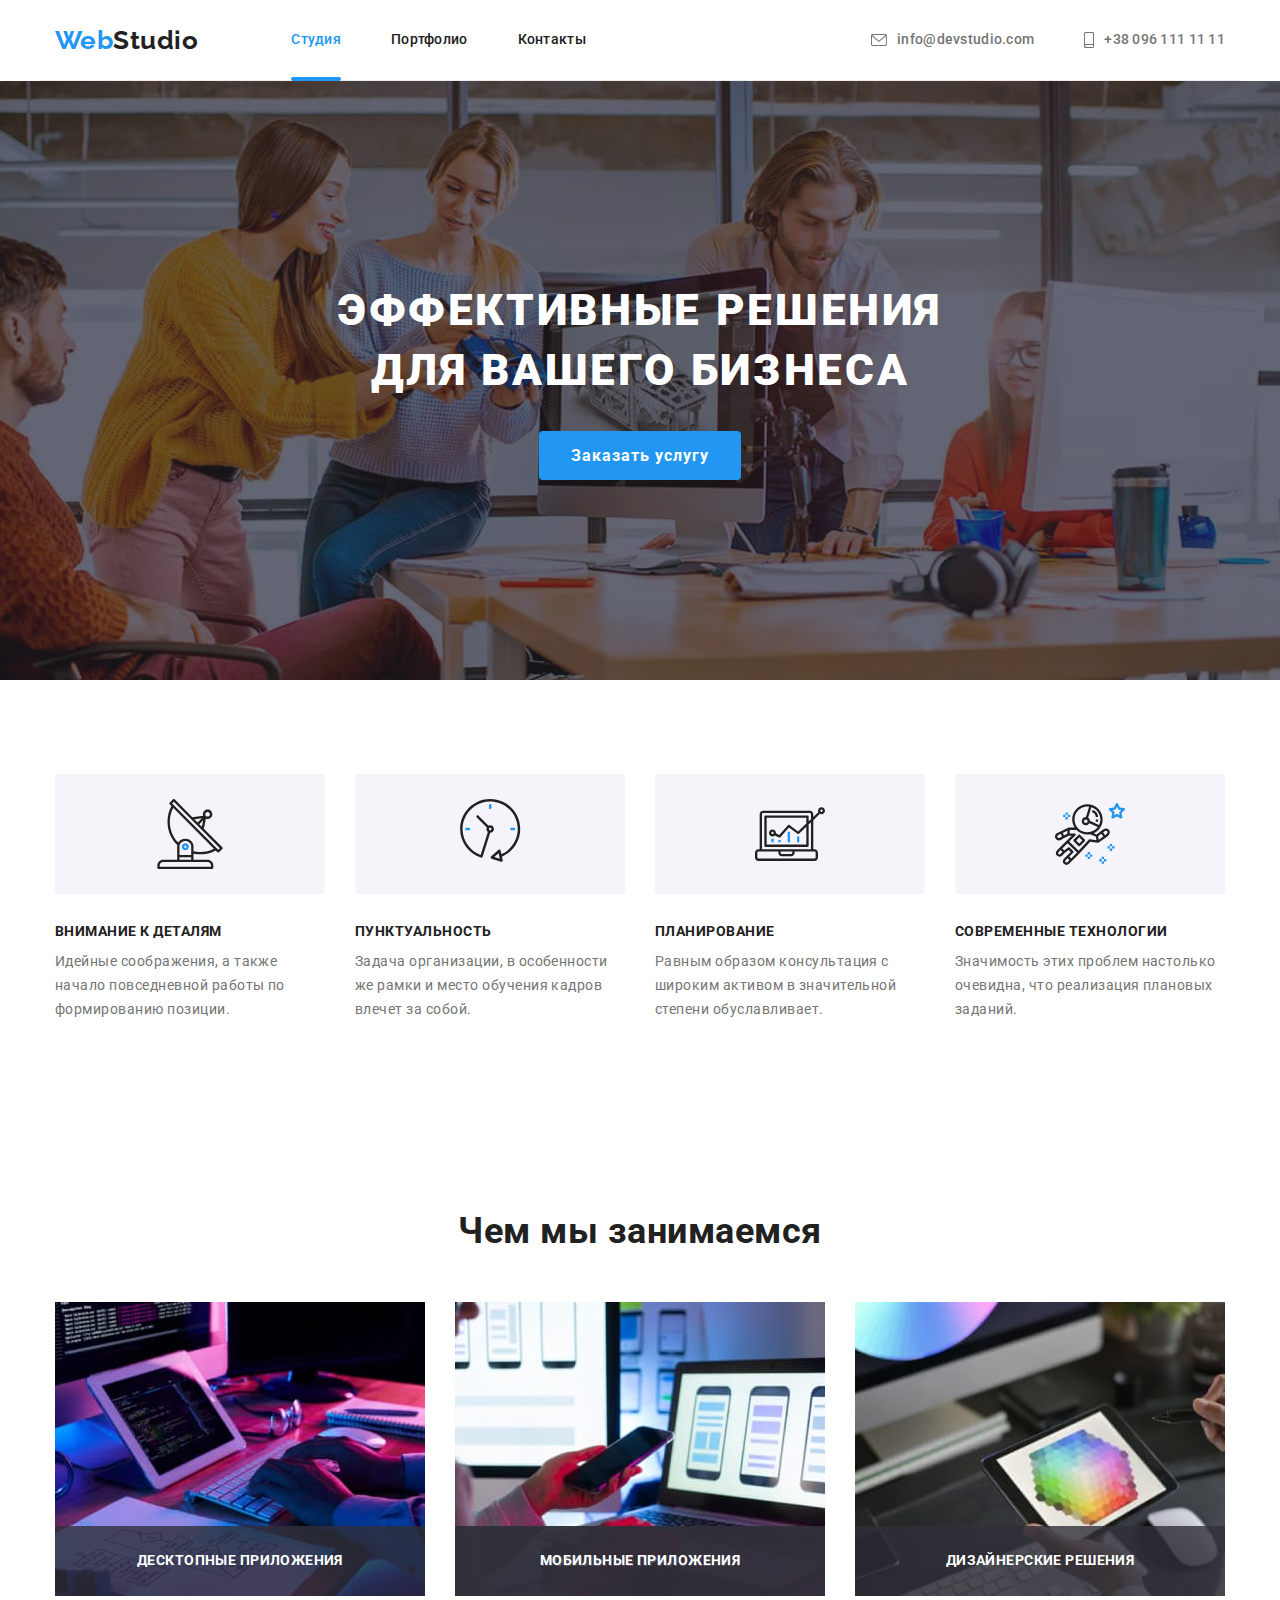
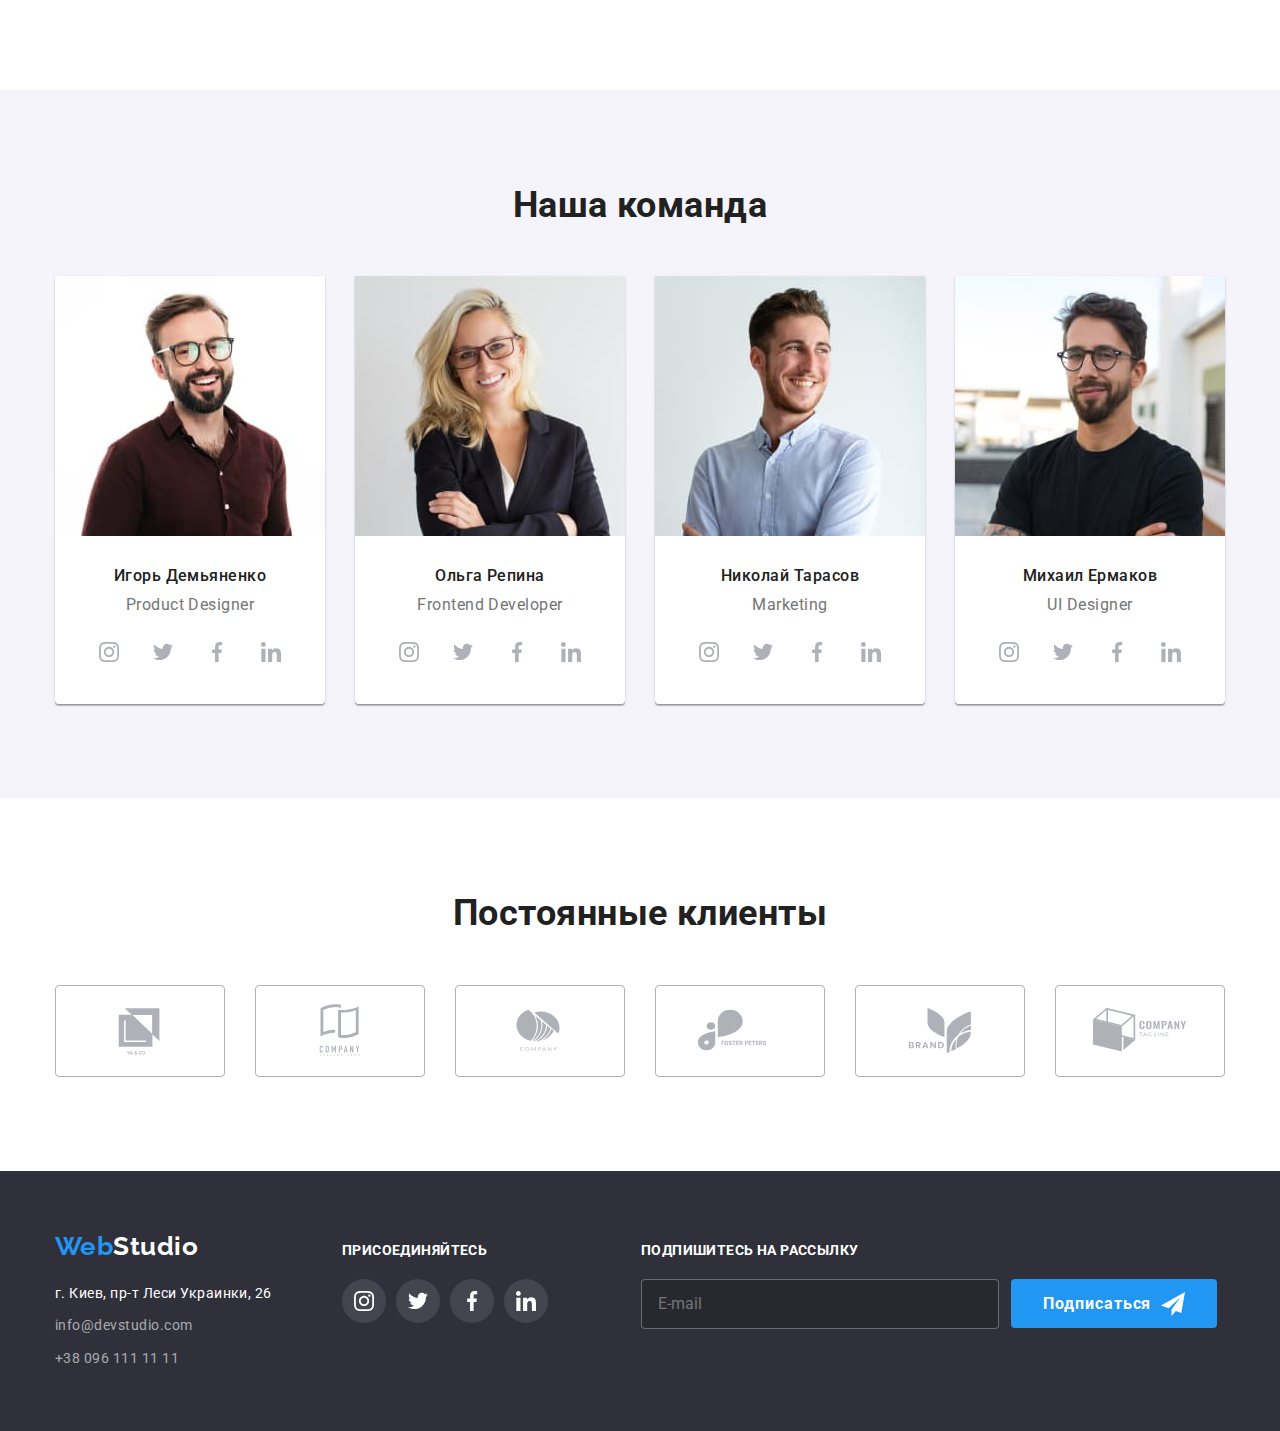
==== commit 2e24116d: "Доопрацювання" ====
--- a/index.html
+++ b/index.html
@@ -195,6 +195,8 @@
                 <img
                   src="./images/first1px.jpg"
                   alt="набор текста на клавиатуре"
+                  width="370"
+                  height="294"
                 />
               </picture>
 
@@ -265,11 +267,15 @@
                     ./images/team-first-mob1px.jpg 1x,
                     ./images/team-first-mob2px.jpg 2x
                   "
+                  width="450"
+                  height="460"
                   media="(min-width: 320px)"
                 />
                 <img
                   src="./images/team-first-mob1px.jpg"
                   alt="фото Игорь Демьяненко"
+                  width="450"
+                  height="460"
                 />
               </picture>
 
@@ -331,11 +337,15 @@
                     ./images/team-sec-mob1px.jpg 1x,
                     ./images/team-sec-mob2px.jpg 2x
                   "
+                  width="450"
+                  height="460"
                   media="(min-width: 320px)"
                 />
                 <img
                   src="./images/team-sec-mob1px.jpg"
                   alt="фото Ольга Репина"
+                  width="450"
+                  height="460"
                 />
               </picture>
 
@@ -397,11 +407,15 @@
                     ./images/team-3-mob1px.jpg 1x,
                     ./images/team-3-mob2px.jpg 2x
                   "
+                  width="450"
+                  height="460"
                   media="(min-width: 320px)"
                 />
                 <img
                   src="./images/team-3-mob1px.jpg"
                   alt="фото Николай Тарасов"
+                  width="450"
+                  height="460"
                 />
               </picture>
               <div class="team__list">
@@ -460,11 +474,15 @@
                     ./images/team-4-mob1px.jpg 1x,
                     ./images/team-4-mob2px.jpg 2x
                   "
+                  width="450"
+                  height="460"
                   media="(min-width: 320px)"
                 />
                 <img
                   src="./images/team-4-mob1px.jpg"
                   alt="фото Михаил Ермаков"
+                  width="450"
+                  height="460"
                 />
               </picture>
 
--- a/css/main.min.css
+++ b/css/main.min.css
@@ -1 +1 @@
-:root{--main-text-color: #212121;--secondary-text-color: #757575;--accent-text-color: #2196f3;--hero-text-color: #ffffff;--background-primary-color: #ffffff;--background-secondary-color: #2f303a;--background-hover-btn:#188ce8;--transition: 250ms cubic-bezier(0.4, 0, 0.2, 1)}p,h1,h2,h3,h4,h5,h6{margin:0}ul,ol{margin:0;padding-left:0}button{cursor:pointer}a{color:currentColor}img{display:block;max-width:100%;height:auto}address{font-style:normal}body{background-color:var(--background-primary-color);color:var(--main-text-color);font-family:"Roboto",sans-serif;letter-spacing:.03em}.visually-hidden{position:absolute;width:1px;height:1px;margin:-1px;border:0;padding:0;white-space:nowrap;clip-path:inset(100%);clip:rect(0 0 0 0);overflow:hidden}.list{list-style:none;padding:0;margin:0}.is-hidden{opacity:0;visibility:hidden;pointer-events:none}.conteiner{margin-left:auto;margin-right:auto;padding-left:15px;padding-right:15px;width:100%}@media screen and (min-width: 768px)and (max-width: 1199px){.conteiner{width:768px}}@media screen and (min-width: 1200px){.conteiner{width:1200px}}.section{padding-top:60px;padding-bottom:60px}@media screen and (min-width: 1200px){.section{padding-top:94px;padding-bottom:94px}}.logo{padding-top:16px;padding-bottom:16px;color:var(--accent-text-color);font-family:"Raleway",sans-serif;font-size:24px;font-weight:700;line-height:1.19;letter-spacing:.03em;text-decoration:none}.logo--up{color:var(--main-text-color)}.logo--down{color:var(--hero-text-color)}@media screen and (min-width: 1200px){.logo{font-size:26px;line-height:1.08}}.navigation{display:none}@media screen and (min-width: 768px)and (max-width: 1199px){.navigation{display:block;margin-left:88px}.navigation__list{display:flex}.navigation__item:not(:last-child){margin-right:50px}.navigation__link{display:block;padding-top:32px;padding-bottom:32px;font-size:14px;font-weight:500;line-height:1.14;letter-spacing:.02em;text-decoration:none;transition:color var(--transition)}.navigation__link:hover,.navigation__link:focus{color:var(--accent-text-color)}}@media screen and (min-width: 1200px){.navigation{margin-left:93px}}.contacts{display:none}@media screen and (min-width: 768px)and (max-width: 1199px){.contacts{display:flex;flex-direction:column;margin-left:auto}.contacts .contacts__item+.contacts__item{margin-top:10px}.contacts__link{display:flex;align-items:center;color:var(--secondary-text-color);font-size:14px;font-weight:500;line-height:1.14;letter-spacing:.02em;text-decoration:none;transition:color var(--transition)}.contacts__link:hover,.contacts__link:focus{color:var(--accent-text-color)}.contacts__icon{fill:currentColor;margin-right:8px}}@media screen and (min-width: 1200px){.contacts{display:flex;flex-direction:row;align-items:center;justify-content:center}.contacts__link{display:flex;align-items:center;color:var(--secondary-text-color);font-size:14px;font-weight:500;line-height:1.14;letter-spacing:.02em;text-decoration:none;transition:color var(--transition);padding-top:32px;padding-bottom:32px}.contacts__link:hover,.contacts__link:focus{color:var(--accent-text-color)}.contacts__icon{fill:currentColor;margin-right:10px}.contacts .contacts__item+.contacts__item{margin-left:50px;margin-top:0}}.hero-button{display:block;margin:0 auto;border:rgba(0,0,0,0);border-radius:4px;padding:10px 32px;min-width:200px;background-color:var(--accent-text-color);color:var(--hero-text-color);cursor:pointer;font-family:inherit;font-size:16px;font-weight:700;line-height:1.86;letter-spacing:.06em;text-align:center;transition:background-color var(--transition)}.hero-button:hover,.hero-button:focus{background-color:var(--background-hover-btn)}.modal-title{margin-top:0;margin-bottom:12px;font-size:20px;font-weight:700;line-height:1.15;letter-spacing:.03em;text-align:center;color:var(--main-text-color)}.modal-input{width:100%;height:40px;border:1px solid rgba(33,33,33,.2);border-radius:4px;outline:none;padding-left:42px;transition:border var(--transition)}.modal-input:focus{border:1px solid var(--accent-text-color)}.modal-field{margin-bottom:10px}.modal-field-coment{margin-bottom:20px}.modal-label{font-size:12px;font-weight:400;line-height:1.17;letter-spacing:.01em;margin-bottom:4px;color:var(--secondary-text-color)}.modal-comment{display:block;width:100%;height:120px;border:1px solid rgba(33,33,33,.2);border-radius:4px;resize:none;transition:border var(--transition);padding:12px 16px}.modal-comment::placeholder{font-size:14px;font-weight:400;line-height:1.14;letter-spacing:.01em;color:rgba(117,117,117,.5)}.modal-comment:focus{border:1px solid var(--accent-text-color)}.input-wrap{position:relative}.input-icon{position:absolute;left:12px;top:50%;transform:translateY(-50%)}.modal-input:focus+.input-icon{fill:var(--accent-text-color)}.modal-policy{margin-bottom:30px}.modal-policy-label{display:flex;align-items:center;justify-content:center;cursor:pointer;font-size:14px}.modal-policy-text{font-size:12px;font-weight:400;line-height:1.17;letter-spacing:.03em;color:var(--secondary-text-color)}@media screen and (min-width: 1200px){.modal-policy-text{font-size:14px;line-height:1.71}}.modal-link{color:var(--accent-text-color);text-decoration:none;border-bottom:1px solid var(--accent-text-color)}.modal-custom-check{border:2px solid var(--main-text-color);width:16px;height:15px;display:flex;align-items:center;justify-content:center;margin-right:7px}.modal-check:checked+.modal-custom-check{border:2px solid var(--accent-text-color);background-color:var(--accent-text-color)}.modal-check:focus+.modal-custom-check{border:2px solid var(--accent-text-color)}.backdrop{width:100%;height:100%;position:fixed;left:0;top:0;background-color:rgba(0,0,0,.2);transition:opacity var(--transition),visibility var(--transition)}.backdrop.is-hidden .modal{transform:translate(-50%, -50%) scale(0) rotate(180deg)}.modal{width:100%;position:absolute;max-width:450px;background-color:var(--background-primary-color);position:absolute;top:50%;left:50%;border-radius:4px;transform:translate(-50%, -50%) scale(1) rotate(0);transition:transform var(--transition);padding:40px}@media screen and (min-width: 1200px){.modal{width:100%;max-width:528px}}.modal-close-btn{position:absolute;top:10px;right:10px;width:30px;height:30px;border-radius:50%;border:1px solid rgba(0,0,0,.1);background-color:rgba(0,0,0,0);display:flex;align-items:center;justify-content:center;cursor:pointer}.close-button{transition:fill var(--transition)}.modal-close-btn:hover .close-button,.modal-close-btn:focus .close-button{fill:var(--accent-text-color)}.section-title{margin-top:0;margin-bottom:50px;color:var(--main-text-color);font-size:36px;font-weight:700;line-height:1.17;letter-spacing:.03em;text-align:center}.current{display:flex;position:relative;color:var(--accent-text-color)}.current::after{display:block;content:"";width:100%;height:4px;background-size:contain;left:0;bottom:-1px;margin-bottom:0;background-color:var(--accent-text-color);border-radius:2px;position:absolute}.current-mobile{color:var(--accent-text-color)}.mob-soc-link{display:flex;margin-top:64px}.mob-soc-icon{color:var(--accent-text-color);font-weight:500;font-size:14px;line-height:1.22;text-decoration:none;letter-spacing:.02em}.mob-soc-item:not(:last-child){padding-right:7px}.mob-soc-item+.mob-soc-item{border-left:1px solid rgba(33,33,33,.2);padding-left:7px}.menu-close{position:absolute;display:flex;align-items:center;justify-content:center;cursor:pointer;top:10px;right:15px;margin-left:auto}.menu-open,.menu-close{width:40px;height:40px;padding:0;border:rgba(0,0,0,0);background-color:rgba(0,0,0,0);display:block;margin-left:auto}.mob-menu{z-index:1;position:fixed;background-color:#fff;width:100vw;height:100vh;top:0;padding-top:48px;padding-bottom:48px;padding-left:40px;margin-left:auto;margin-right:auto}.mob-menu .cont{margin:0;display:flex;flex-direction:column;width:480px;height:100%;justify-content:space-between;overflow:auto}.navigation-mobile__list{display:flex;flex-direction:column}.navigation-mobile__link{font-weight:500;font-size:40px;line-height:1.18;letter-spacing:.02em;text-decoration:none}.navigation-mobile__item+.navigation-mobile__item{margin-top:32px}.menu-close__icon,.menu-open__icon{fill:var(--main-text-color);transition:fill var(--transition)}.menu-close:hover .menu-close__icon,.menu-close:focus .menu-close__icon,.menu-open:hover .menu-open__icon,.menu-open:focus .menu-open__icon{fill:var(--accent-text-color)}.mob-menu-bottom{margin-bottom:64px}.contacts-mobile__link{font-weight:500;font-size:32px;line-height:1.18;text-decoration:none;margin-bottom:32px;letter-spacing:.02em;color:#2196f3}.contacts-mobile__mail{font-weight:500;font-size:24px;line-height:1.17;letter-spacing:.02em;text-decoration:none;color:#757575}.mob-menu-bottom{display:flex;flex-direction:column}@media screen and (min-width: 768px)and (max-width: 1199px){.menu-open{display:none}}.header{border-bottom:1px solid #ececec;display:flex;align-items:center;justify-content:center}.hero{padding-top:118px;padding-bottom:118px;margin:0 auto;text-align:center;background-color:var(--background-secondary-color);background-image:linear-gradient(rgba(47, 48, 58, 0.4), rgba(47, 48, 58, 0.4)),url(../images/heromob.jpg);background-repeat:no-repeat;background-size:cover;background-position:center}@media(min-device-pixel-ratio: 2),(min-resolution: 192dpi),(min-resolution: 2dppx){.hero{background-image:linear-gradient(rgba(47, 48, 58, 0.4), rgba(47, 48, 58, 0.4)),url(../images/heromob2x.jpg)}}@media screen and (min-width: 768px)and (max-width: 1199px){.hero{background-image:linear-gradient(rgba(47, 48, 58, 0.4), rgba(47, 48, 58, 0.4)),url(../images/herotab.jpg)}}@media screen and (min-width: 768px)and (max-width: 1199px)and (min-device-pixel-ratio: 2),screen and (min-width: 768px)and (max-width: 1199px)and (min-resolution: 192dpi),screen and (min-width: 768px)and (max-width: 1199px)and (min-resolution: 2dppx){.hero{background-image:linear-gradient(rgba(47, 48, 58, 0.4), rgba(47, 48, 58, 0.4)),url(../images/herotab2x.jpg)}}@media screen and (min-width: 1200px){.hero{max-width:1600px;background-image:linear-gradient(rgba(47, 48, 58, 0.4), rgba(47, 48, 58, 0.4)),url(../images/herodesc.jpg);padding-top:200px;padding-bottom:200px}}@media(min-device-pixel-ratio: 2),(min-resolution: 192dpi),(min-resolution: 2dppx){.hero{background-image:linear-gradient(rgba(47, 48, 58, 0.4), rgba(47, 48, 58, 0.4)),url(../images/herodesc2x.jpg)}}.hero-title{margin-left:auto;margin-right:auto;margin-top:0;margin-bottom:30px;font-weight:900;font-size:26px;line-height:1.62;color:var(--hero-text-color);text-align:center;letter-spacing:.06em;text-transform:uppercase;max-width:360px}@media screen and (min-width: 1200px){.hero-title{max-width:696px;font-size:44px;font-weight:900;line-height:1.36;letter-spacing:.06em}}.benefits-list{display:flex;align-items:center;justify-content:center;gap:30px;flex-wrap:wrap}.benefits-item{width:100%}@media screen and (min-width: 768px)and (max-width: 1199px){.benefits-item{width:calc((100% - 30px)/2)}}@media screen and (min-width: 1200px){.benefits-item{width:calc((100% - 90px)/4)}}.benefits-icon{display:flex;align-items:center;justify-content:center;background-color:#f5f4fa;border-radius:4px;height:120px;margin-bottom:30px}.benefits-item .title{margin-top:0;margin-bottom:10px;color:var(--main-text-color);font-size:14px;font-weight:700;line-height:1.14;letter-spacing:.03em;text-transform:uppercase;text-align:center}.benefits-item p{margin-top:0;margin-bottom:0;color:var(--secondary-text-color);font-size:14px;font-weight:400;line-height:1.71;letter-spacing:.03em}.section-case{display:none}@media screen and (min-width: 1200px){.section-case{display:block;padding-top:94px;padding-bottom:94px}}.case{display:flex;gap:30px;flex-wrap:wrap}.case-images{display:flex;flex-direction:column;position:relative}.case-text{background-color:rgba(47,48,58,.8);position:absolute;padding-top:27px;padding-bottom:27px;width:100%;bottom:0;left:0;margin:0;text-align:center;font-size:14px;font-weight:700;line-height:1.14;letter-spacing:.03em;text-transform:uppercase;color:var(--hero-text-color)}.clients-list{display:flex;flex-wrap:wrap;gap:30px}.clients-item{width:calc((100% - 30px)/2);height:92px}@media screen and (min-width: 768px)and (max-width: 1199px){.clients-item{width:calc((100% - 60px)/3)}}@media screen and (min-width: 1200px){.clients-item{width:calc((100% - 150px)/6)}}.clients-link{display:flex;align-items:center;justify-content:center;cursor:pointer;width:100%;height:100%;border:1px solid #afb1b8;border-radius:4px;color:#afb1b8;transition:border var(--transition),color var(--transition)}.clients-link:hover,.clients-link:focus{border:1px solid var(--accent-text-color);color:var(--accent-text-color)}.clients-icon{fill:currentColor}.footer{background-color:var(--background-secondary-color);padding-top:60px;padding-bottom:60px}@media screen and (min-width: 768px)and (max-width: 1199px){.footer-conteiner{align-items:center;text-align:center}}@media screen and (min-width: 768px)and (max-width: 1199px){.footer-tab{display:flex;align-items:baseline;justify-content:center}}.footer .logo{margin-bottom:20px}.footer-address{text-align:center}.address{margin-top:20px;margin-bottom:0}.address .text{margin-top:0;margin-bottom:0;color:var(--hero-text-color);font-size:14px;line-height:1.71}.address .mail,.address .tel{color:rgba(255,255,255,.6);font-size:14px;line-height:1.71;text-decoration:none}.adress-tel-mail{margin-top:9px}.address-tel-mail-item+.address-tel-mail-item{margin-top:9px}.welcome{margin-top:60px;display:flex;flex-direction:column;align-items:center;justify-content:center}@media screen and (min-width: 768px)and (max-width: 1199px){.welcome{margin-left:165px;margin-top:0}}.welcome-text{margin:0;text-transform:uppercase;font-size:14px;font-weight:700;line-height:1.14;color:var(--hero-text-color)}.welcome-list{display:flex;margin-top:20px}.welcome-item+.welcome-item{margin-left:10px}.welcome-soc-link{display:flex;justify-content:center;align-items:center;width:44px;height:44px;background:rgba(255,255,255,.1);border-radius:50%;cursor:pointer;transition:background-color var(--transition)}.welcome-soc-link:hover,.welcome-soc-link:focus{background-color:var(--accent-text-color)}.welcome-link-icon{fill:var(--hero-text-color)}.subscribe-field{margin-top:60px;display:flex;flex-direction:column;align-items:center;justify-content:center}.email-label{display:block;margin-bottom:20px;font-weight:700;font-size:14px;line-height:1.14;letter-spacing:.03em;text-transform:uppercase;color:var(--hero-text-color)}.subscribe-input{max-width:450px;width:100%;height:50px;margin-bottom:20px;padding-top:15px;padding-bottom:15px;padding-left:16px;border:1px solid rgba(255,255,255,.3);border-radius:4px;background-color:var(--background-secondary-color);font-size:16px;line-height:1.25;color:rgba(255,255,255,.6)}.footer-button{display:flex;justify-content:center;align-items:center}.submit-icon{margin-left:10px;display:flex;justify-content:center;align-items:center}.button-input-icon{fill:var(--hero-text-color);right:28px}.subscribe-field-input{width:100%;display:flex;flex-direction:column;align-items:center;justify-content:center}@media screen and (min-width: 1200px){.footer{padding-top:60px;padding-bottom:60px}.footer-conteiner{display:flex;align-items:baseline}.footer-address{text-align:start}.footer .logo{margin-bottom:20px}.address{margin-top:20px;margin-bottom:0}.address .text{margin-top:0;margin-bottom:0;color:var(--hero-text-color);font-size:14px;line-height:1.71;font-style:normal}.address .mail,.address .tel{color:rgba(255,255,255,.6);font-size:14px;line-height:1.71;font-style:normal;text-decoration:none}.adress-tel-mail{margin-top:9px}.address-tel-mail-item+.address-tel-mail-item{margin-top:9px}.welcome{margin-left:70px;display:block;text-align:start}.welcome-text{margin:0;text-transform:uppercase;font-weight:700;font-size:14px;line-height:1.14;letter-spacing:.03em;color:var(--hero-text-color)}.welcome-list{display:flex;margin-top:20px}.welcome-item+.welcome-item{margin-left:10px}.welcome-soc-link{display:flex;justify-content:center;align-items:center;width:44px;height:44px;background:rgba(255,255,255,.1);border-radius:50%;cursor:pointer;transition:background-color 250ms cubic-bezier(0.4, 0, 0.2, 1)}.welcome-link-icon{fill:var(--hero-text-color)}.welcome-soc-link:hover,.welcome-soc-link:focus{background-color:var(--accent-text-color)}.subscribe-field{margin-left:93px;margin-top:0;align-items:flex-start}.email-label{display:block;margin-bottom:20px;font-weight:700;font-size:14px;line-height:1.14;letter-spacing:.03em;text-transform:uppercase;color:var(--hero-text-color)}.subscribe-input{margin-bottom:0;width:358px;height:50px;margin-right:12px;padding-top:15px;padding-bottom:15px;padding-left:16px;border:1px solid rgba(255,255,255,.3);border-radius:4px;background-color:rgba(0,0,0,.15);font-weight:400;font-size:16px;line-height:1.25;color:rgba(255,255,255,.6)}.footer-button{display:flex;justify-content:center;align-items:center}.submit-icon{margin-left:10px;display:flex;justify-content:center;align-items:center}.button-input-icon{fill:var(--hero-text-color);right:28px}.subscribe-field-input{display:flex;flex-direction:row;align-items:center;justify-content:center}}.portfolio{padding-bottom:60px}.portfolio-list{margin-top:50px;display:flex;align-items:center;justify-content:center;flex-wrap:wrap;gap:30px}.portfolio-item{position:relative}.item-card{padding:24px;padding-top:20px;padding-left:24px;padding-bottom:20px;border-left:1px solid #eee;border-right:1px solid #eee;border-bottom:1px solid #eee}.portfolio .title{margin-bottom:4px;margin-top:0;color:var(--main-text-color);font-size:18px;font-weight:700;line-height:2;letter-spacing:.06}.buttons-list{display:flex;justify-content:flex-start;flex-wrap:wrap;column-gap:8px;row-gap:15px;margin-top:60px;margin-bottom:40px}.portfolio-button{display:inline-block;border-radius:4px;padding:6px 22px;min-width:73px;border:rgba(0,0,0,0);color:var(--main-text-color);background-color:#f5f4fa;cursor:pointer;text-align:center;font-family:inherit;font-size:16px;font-weight:500;line-height:1.63;transition:box-shadow var(--transition),color var(--transition),background-color var(--transition)}.portfolio-button:hover,.portfolio-button:focus{background-color:var(--accent-text-color);color:var(--hero-text-color);box-shadow:0px 3px 1px rgba(0,0,0,.1),0px 1px 2px rgba(0,0,0,.08),0px 2px 2px rgba(0,0,0,.12)}.portfolio-link{display:block;text-decoration:none;width:100%;height:100%;transition:box-shadow var(--transition)}.portfolio-link:hover,.portfolio-link:focus{box-shadow:0px 1px 1px rgba(0,0,0,.12),0px 4px 4px rgba(0,0,0,.06),1px 4px 6px rgba(0,0,0,.16)}.item-card p{margin-bottom:0;margin-top:0;color:var(--secondary-text-color);font-size:16px;line-height:1.88}.team-portfolio-top{position:relative;overflow:hidden}.portfolio-top-text{position:absolute;top:0;left:0;color:var(--hero-text-color);background-color:rgba(33,150,243,.9);font-size:18px;line-height:1.56;height:100%;transform:translateY(100%);transition:transform var(--transition);overflow:auto;padding-top:63px;padding-left:24px;padding-right:24px;padding-bottom:63px}.portfolio-link:hover .portfolio-top-text,.portfolio-link:focus .portfolio-top-text{transform:translateY(0);transition:transform var(--transition)}@media screen and (min-width: 768px)and (max-width: 1199px){.portfolio-item{width:calc((100% - 30px)/2)}.portfolio-list{justify-content:flex-start}.buttons-list{justify-content:center}}@media screen and (min-width: 1200px){.portfolio-item{width:calc((100% - 60px)/3)}}.team{background-color:#f5f4fa}.team__cards{display:flex;gap:30px;flex-wrap:wrap;align-items:center;justify-content:center}.team__cards-item{align-items:center;justify-content:center;text-align:center;background-color:var(--background-primary-color);border-radius:0px 0px 4px 4px;box-shadow:0px 1px 3px rgba(0,0,0,.12),0px 1px 1px rgba(0,0,0,.14),0px 2px 1px rgba(0,0,0,.2)}.team__list{text-align:center;padding-top:30px;padding-bottom:30px}.team__name{margin-top:0;margin-bottom:10px;color:var(--main-text-color);font-size:16px;font-weight:500;line-height:1.19}.team__position{margin-top:0;margin-bottom:16px;color:var(--secondary-text-color);font-size:16px;line-height:1.19}.team__icon-list{display:flex;justify-content:center;align-items:center;gap:10px}.team__soc-link{display:flex;justify-content:center;align-items:center;width:44px;height:44px;border-radius:50%;cursor:pointer;transition:background-color var(--transition)}.team__soc-link:hover,.team__soc-link:focus{background-color:var(--accent-text-color)}.team__link-icon{fill:#afb1b8;transition:fill var(--transition)}.team__link-icon:hover,.team__link-icon:focus{background-color:var(--accent-text-color)}.team__soc-link:hover .team__link-icon,.team__soc-link:focus .team__link-icon{fill:var(--hero-text-color)}.picture{display:flex;align-items:center;justify-content:center}@media screen and (min-width: 768px)and (max-width: 1199px){.team__cards-item{width:calc((100% - 30px)/2)}}@media screen and (min-width: 1200px){.team__cards-item{width:calc((100% - 90px)/4)}}/*# sourceMappingURL=main.min.css.map */+:root{--main-text-color: #212121;--secondary-text-color: #757575;--accent-text-color: #2196f3;--hero-text-color: #ffffff;--background-primary-color: #ffffff;--background-secondary-color: #2f303a;--background-hover-btn:#188ce8;--transition: 250ms cubic-bezier(0.4, 0, 0.2, 1)}p,h1,h2,h3,h4,h5,h6{margin:0}ul,ol{margin:0;padding-left:0}button{cursor:pointer}a{color:currentColor}img{display:block;max-width:100%;height:auto}address{font-style:normal}body{background-color:var(--background-primary-color);color:var(--main-text-color);font-family:"Roboto",sans-serif;letter-spacing:.03em}.visually-hidden{position:absolute;width:1px;height:1px;margin:-1px;border:0;padding:0;white-space:nowrap;clip-path:inset(100%);clip:rect(0 0 0 0);overflow:hidden}.list{list-style:none;padding:0;margin:0}.is-hidden{opacity:0;visibility:hidden;pointer-events:none}.conteiner{margin-left:auto;margin-right:auto;padding-left:15px;padding-right:15px;width:100%}@media screen and (min-width: 480px){.conteiner{width:480px}}@media screen and (min-width: 768px){.conteiner{width:768px}}@media screen and (min-width: 1200px){.conteiner{width:1200px}}.section{padding-top:60px;padding-bottom:60px}@media screen and (min-width: 1200px){.section{padding-top:94px;padding-bottom:94px}}.logo{padding-top:16px;padding-bottom:16px;color:var(--accent-text-color);font-family:"Raleway",sans-serif;font-size:24px;font-weight:700;line-height:1.17;text-decoration:none}.logo--up{color:var(--main-text-color)}.logo--down{color:var(--hero-text-color)}@media screen and (min-width: 1200px){.logo{font-size:26px;line-height:1.19}}.navigation{display:none}@media screen and (min-width: 768px){.navigation{display:flex;align-items:center;justify-content:center;margin-left:88px}.navigation__list{display:flex;align-items:center;justify-content:center}.navigation__item:not(:last-child){margin-right:50px}.navigation__link{display:block;padding-top:32px;padding-bottom:32px;font-size:14px;font-weight:500;line-height:1.14;letter-spacing:.02em;text-decoration:none;transition:color var(--transition)}.navigation__link:hover,.navigation__link:focus{color:var(--accent-text-color)}}@media screen and (min-width: 1200px){.navigation{margin-left:93px}}.contacts{display:none}@media screen and (min-width: 768px){.contacts{display:flex;flex-direction:column;margin-left:auto}.contacts .contacts__item+.contacts__item{margin-top:10px}.contacts__link{display:flex;align-items:center;color:var(--secondary-text-color);font-size:12px;font-weight:500;line-height:1.17;letter-spacing:.02em;text-decoration:none;transition:color var(--transition)}.contacts__link:hover,.contacts__link:focus{color:var(--accent-text-color)}.contacts__icon{fill:currentColor;margin-right:8px}}@media screen and (min-width: 1200px){.contacts{flex-direction:row;align-items:center;justify-content:center}.contacts__link{font-size:14px;font-weight:500;line-height:1.14;letter-spacing:.02em;padding-top:32px;padding-bottom:32px}.contacts__icon{fill:currentColor;margin-right:10px}.contacts .contacts__item+.contacts__item{margin-left:50px;margin-top:0}}.hero-button{display:block;margin:0 auto;border:rgba(0,0,0,0);border-radius:4px;padding:10px 32px;min-width:200px;background-color:var(--accent-text-color);color:var(--hero-text-color);cursor:pointer;font-family:inherit;font-size:16px;font-weight:700;line-height:1.86;letter-spacing:.06em;text-align:center;transition:background-color var(--transition)}.hero-button:hover,.hero-button:focus{background-color:var(--background-hover-btn)}.modal-title{margin-top:0;margin-bottom:12px;font-size:20px;font-weight:700;line-height:1.15;letter-spacing:.03em;text-align:center;color:var(--main-text-color)}.modal-input{width:100%;height:40px;border:1px solid rgba(33,33,33,.2);border-radius:4px;outline:none;padding-left:42px;transition:border var(--transition)}.modal-input:focus{border:1px solid var(--accent-text-color)}.modal-field{margin-bottom:10px}.modal-field-coment{margin-bottom:20px}.modal-label{font-size:12px;font-weight:400;line-height:1.17;letter-spacing:.01em;margin-bottom:4px;color:var(--secondary-text-color)}.modal-comment{display:block;width:100%;height:120px;border:1px solid rgba(33,33,33,.2);border-radius:4px;resize:none;transition:border var(--transition);padding:12px 16px}.modal-comment::placeholder{font-size:14px;font-weight:400;line-height:1.14;letter-spacing:.01em;color:rgba(117,117,117,.5)}.modal-comment:focus{border:1px solid var(--accent-text-color)}.input-wrap{position:relative}.input-icon{position:absolute;left:12px;top:50%;transform:translateY(-50%)}.modal-input:focus+.input-icon{fill:var(--accent-text-color)}.modal-policy{margin-bottom:30px}.modal-policy-label{display:flex;align-items:center;justify-content:center;cursor:pointer;font-size:14px}.modal-link{color:var(--accent-text-color);text-decoration:none;border-bottom:1px solid var(--accent-text-color)}.modal-custom-check{border:2px solid var(--main-text-color);width:16px;height:15px;display:flex;align-items:center;justify-content:center;margin-right:7px}.modal-check:checked+.modal-custom-check{border:2px solid var(--accent-text-color);background-color:var(--accent-text-color)}.modal-check:focus+.modal-custom-check{border:2px solid var(--accent-text-color)}.modal-policy-text{font-size:12px;font-weight:400;line-height:1.17;letter-spacing:.03em;color:var(--secondary-text-color)}@media screen and (min-width: 1200px){.modal-policy-text{font-size:14px;line-height:1.71}}@media screen and (min-width: 1200px){.modal-comment::placeholder{font-size:12px;line-height:1.17}}.backdrop{width:100%;height:100%;position:fixed;left:0;top:0;background-color:rgba(0,0,0,.2);transition:opacity var(--transition),visibility var(--transition)}.backdrop.is-hidden .modal{transform:translate(-50%, -50%) scale(0) rotate(180deg)}.modal{width:100%;position:absolute;max-width:450px;background-color:var(--background-primary-color);position:absolute;top:50%;left:50%;border-radius:4px;transform:translate(-50%, -50%) scale(1) rotate(0);transition:transform var(--transition);padding:40px}.modal-close-btn{position:absolute;top:10px;right:10px;width:30px;height:30px;border-radius:50%;border:1px solid rgba(0,0,0,.1);background-color:rgba(0,0,0,0);display:flex;align-items:center;justify-content:center;cursor:pointer}.close-button{transition:fill var(--transition)}.modal-close-btn:hover .close-button,.modal-close-btn:focus .close-button{fill:var(--accent-text-color)}@media screen and (min-width: 1200px){.modal{max-width:528px}}.section-title{margin-top:0;margin-bottom:50px;color:var(--main-text-color);text-align:center;font-size:28px;font-weight:700;line-height:1.18}@media screen and (min-width: 1200px){.section-title{font-size:36px;line-height:1.17}}.current{display:flex;position:relative;color:var(--accent-text-color)}.current::after{display:block;content:"";width:100%;height:4px;background-size:contain;left:0;bottom:-1px;margin-bottom:0;background-color:var(--accent-text-color);border-radius:2px;position:absolute}.current-mobile{color:var(--accent-text-color)}.mob-soc-link{display:flex;margin-top:64px}.mob-soc-icon{color:var(--accent-text-color);text-decoration:none;font-size:14px;font-weight:500;line-height:1.22;letter-spacing:.02em}.mob-soc-item:not(:last-child){padding-right:7px}.mob-soc-item+.mob-soc-item{border-left:1px solid rgba(33,33,33,.2);padding-left:7px}.menu-close{position:absolute;display:flex;align-items:center;justify-content:center;cursor:pointer;top:10px;right:15px;margin-left:auto}.menu-open,.menu-close{width:40px;height:40px;padding:0;border:rgba(0,0,0,0);background-color:rgba(0,0,0,0);display:block;margin-left:auto}.mob-menu{z-index:1;position:fixed;background-color:#fff;width:100vw;height:100vh;top:0;padding-top:48px;padding-bottom:48px;padding-left:40px;margin-left:auto;margin-right:auto}.mob-menu .cont{margin:0;display:flex;flex-direction:column;width:480px;height:100%;justify-content:space-between;overflow:auto}.navigation-mobile__list{display:flex;flex-direction:column}.navigation-mobile__link{font-weight:500;font-size:40px;line-height:1.18;letter-spacing:.02em;text-decoration:none}.navigation-mobile__item+.navigation-mobile__item{margin-top:32px}.menu-close__icon,.menu-open__icon{fill:var(--main-text-color);transition:fill var(--transition)}.menu-close:hover .menu-close__icon,.menu-close:focus .menu-close__icon,.menu-open:hover .menu-open__icon,.menu-open:focus .menu-open__icon{fill:var(--accent-text-color)}.mob-menu-bottom{margin-bottom:64px}.contacts-mobile__link{font-weight:500;font-size:32px;line-height:1.18;text-decoration:none;margin-bottom:32px;letter-spacing:.02em;color:#2196f3}.contacts-mobile__mail{font-weight:500;font-size:24px;line-height:1.17;letter-spacing:.02em;text-decoration:none;color:#757575}.mob-menu-bottom{display:flex;flex-direction:column}@media screen and (min-width: 768px){.menu-open{display:none}}.header{border-bottom:1px solid #ececec;display:flex;align-items:center;justify-content:center}.hero{padding-top:118px;padding-bottom:118px;margin:0 auto;text-align:center;background-color:var(--background-secondary-color);background-image:linear-gradient(rgba(47, 48, 58, 0.4), rgba(47, 48, 58, 0.4)),url(../images/heromob.jpg);background-repeat:no-repeat;background-size:cover;background-position:center}@media(min-device-pixel-ratio: 2),(min-resolution: 192dpi),(min-resolution: 2dppx){.hero{background-image:linear-gradient(rgba(47, 48, 58, 0.4), rgba(47, 48, 58, 0.4)),url(../images/heromob2x.jpg)}}@media screen and (min-width: 768px){.hero{background-image:linear-gradient(rgba(47, 48, 58, 0.4), rgba(47, 48, 58, 0.4)),url(../images/herotab.jpg)}}@media screen and (min-width: 768px)and (min-device-pixel-ratio: 2),screen and (min-width: 768px)and (min-resolution: 192dpi),screen and (min-width: 768px)and (min-resolution: 2dppx){.hero{background-image:linear-gradient(rgba(47, 48, 58, 0.4), rgba(47, 48, 58, 0.4)),url(../images/herotab2x.jpg)}}@media screen and (min-width: 1200px){.hero{max-width:1600px;padding-top:200px;padding-bottom:200px;background-image:linear-gradient(rgba(47, 48, 58, 0.4), rgba(47, 48, 58, 0.4)),url(../images/herodesc.jpg)}}@media(min-device-pixel-ratio: 2),(min-resolution: 192dpi),(min-resolution: 2dppx){.hero{background-image:linear-gradient(rgba(47, 48, 58, 0.4), rgba(47, 48, 58, 0.4)),url(../images/herodesc2x.jpg)}}.hero-title{margin-left:auto;margin-right:auto;margin-top:0;margin-bottom:30px;font-size:26px;font-weight:900;line-height:1.62;letter-spacing:.06em;color:var(--hero-text-color);text-align:center;text-transform:uppercase;max-width:360px}@media screen and (min-width: 1200px){.hero-title{max-width:696px;font-size:44px;font-weight:900;line-height:1.36;letter-spacing:.06em}}.benefits-list{display:flex;justify-content:center;gap:30px;flex-wrap:wrap}.benefits-icon{display:flex;align-items:center;justify-content:center;background-color:#f5f4fa;border-radius:4px;height:120px;margin-bottom:30px}.benefits-item .title{margin-top:0;margin-bottom:10px;color:var(--main-text-color);font-size:14px;font-weight:700;line-height:1.14;text-transform:uppercase;text-align:center}.benefits-item p{margin-top:0;margin-bottom:0;color:var(--secondary-text-color);font-size:14px;line-height:1.71}@media screen and (min-width: 768px){.benefits-item .title{text-align:start}}.benefits-item{text-align:start}@media screen and (min-width: 768px){.benefits-item{width:calc((100% - 30px)/2)}}@media screen and (min-width: 1200px){.benefits-item{width:calc((100% - 90px)/4)}}.section-case{display:none}@media screen and (min-width: 1200px){.section-case{display:block;padding-top:94px;padding-bottom:94px}}.case{display:flex;gap:30px;flex-wrap:wrap}.case-images{display:flex;flex-direction:column;position:relative}.case-text{background-color:rgba(47,48,58,.8);position:absolute;padding-top:27px;padding-bottom:27px;width:100%;bottom:0;left:0;margin:0;text-align:center;font-size:14px;font-weight:700;line-height:1.14;letter-spacing:.03em;text-transform:uppercase;color:var(--hero-text-color)}.clients-list{display:flex;flex-wrap:wrap;gap:30px}.clients-item{width:calc((100% - 30px)/2);height:92px}@media screen and (min-width: 768px){.clients-item{width:calc((100% - 60px)/3)}}@media screen and (min-width: 1200px){.clients-item{width:calc((100% - 150px)/6)}}.clients-link{display:flex;align-items:center;justify-content:center;cursor:pointer;width:100%;height:100%;border:1px solid #afb1b8;border-radius:4px;color:#afb1b8;transition:border var(--transition),color var(--transition)}.clients-link:hover,.clients-link:focus{border:1px solid var(--accent-text-color);color:var(--accent-text-color)}.clients-icon{fill:currentColor}.footer{background-color:var(--background-secondary-color);padding-top:60px;padding-bottom:60px}@media screen and (min-width: 768px){.footer-conteiner{align-items:center;text-align:center}}@media screen and (min-width: 768px){.footer-tab{display:flex;align-items:baseline;justify-content:center}}.footer .logo{margin-bottom:20px}.footer-address{text-align:center}.address{margin-top:20px;margin-bottom:0}.address .text{margin-top:0;margin-bottom:0;color:var(--hero-text-color);font-size:14px;line-height:1.71}.address .mail,.address .tel{color:rgba(255,255,255,.6);font-size:14px;line-height:1.71;text-decoration:none}.adress-tel-mail{margin-top:9px}.address-tel-mail-item+.address-tel-mail-item{margin-top:9px}.welcome{margin-top:60px;display:flex;flex-direction:column;align-items:center;justify-content:center}@media screen and (min-width: 768px){.welcome{margin-left:165px;margin-top:0}}.welcome-text{margin:0;text-transform:uppercase;font-size:14px;font-weight:700;line-height:1.14;color:var(--hero-text-color)}.welcome-list{display:flex;margin-top:20px}.welcome-item+.welcome-item{margin-left:10px}.welcome-soc-link{display:flex;justify-content:center;align-items:center;width:44px;height:44px;background:rgba(255,255,255,.1);border-radius:50%;cursor:pointer;transition:background-color var(--transition)}.welcome-soc-link:hover,.welcome-soc-link:focus{background-color:var(--accent-text-color)}.welcome-link-icon{fill:var(--hero-text-color)}.subscribe-field{margin-top:60px;display:flex;flex-direction:column;align-items:center;justify-content:center}.email-label{display:block;margin-bottom:20px;font-weight:700;font-size:14px;line-height:1.14;letter-spacing:.03em;text-transform:uppercase;color:var(--hero-text-color)}.subscribe-input{max-width:450px;width:100%;height:50px;margin-bottom:20px;padding-top:15px;padding-bottom:15px;padding-left:16px;border:1px solid rgba(255,255,255,.3);border-radius:4px;background-color:var(--background-secondary-color);font-size:16px;line-height:1.25;color:rgba(255,255,255,.6)}.footer-button{display:flex;justify-content:center;align-items:center}.submit-icon{margin-left:10px;display:flex;justify-content:center;align-items:center}.button-input-icon{fill:var(--hero-text-color);right:28px}.subscribe-field-input{width:100%;display:flex;flex-direction:column;align-items:center;justify-content:center}@media screen and (min-width: 1200px){.footer{padding-top:60px;padding-bottom:60px}.footer-conteiner{display:flex;align-items:baseline}.footer-address{text-align:start}.footer .logo{margin-bottom:20px}.address{margin-top:20px;margin-bottom:0}.address .text{margin-top:0;margin-bottom:0;color:var(--hero-text-color);font-size:14px;line-height:1.71;font-style:normal}.address .mail,.address .tel{color:rgba(255,255,255,.6);font-size:14px;line-height:1.71;font-style:normal;text-decoration:none}.adress-tel-mail{margin-top:9px}.address-tel-mail-item+.address-tel-mail-item{margin-top:9px}.welcome{margin-left:70px;display:block;text-align:start}.welcome-text{margin:0;text-transform:uppercase;font-weight:700;font-size:14px;line-height:1.14;letter-spacing:.03em;color:var(--hero-text-color)}.welcome-list{display:flex;margin-top:20px}.welcome-item+.welcome-item{margin-left:10px}.welcome-soc-link{display:flex;justify-content:center;align-items:center;width:44px;height:44px;background:rgba(255,255,255,.1);border-radius:50%;cursor:pointer;transition:background-color 250ms cubic-bezier(0.4, 0, 0.2, 1)}.welcome-link-icon{fill:var(--hero-text-color)}.welcome-soc-link:hover,.welcome-soc-link:focus{background-color:var(--accent-text-color)}.subscribe-field{margin-left:93px;margin-top:0;align-items:flex-start}.email-label{display:block;margin-bottom:20px;font-weight:700;font-size:14px;line-height:1.14;letter-spacing:.03em;text-transform:uppercase;color:var(--hero-text-color)}.subscribe-input{margin-bottom:0;width:358px;height:50px;margin-right:12px;padding-top:15px;padding-bottom:15px;padding-left:16px;border:1px solid rgba(255,255,255,.3);border-radius:4px;background-color:rgba(0,0,0,.15);font-weight:400;font-size:16px;line-height:1.25;color:rgba(255,255,255,.6)}.footer-button{display:flex;justify-content:center;align-items:center}.submit-icon{margin-left:10px;display:flex;justify-content:center;align-items:center}.button-input-icon{fill:var(--hero-text-color);right:28px}.subscribe-field-input{display:flex;flex-direction:row;align-items:center;justify-content:center}}.portfolio{padding-bottom:60px}.portfolio-list{margin-top:50px;display:flex;align-items:center;justify-content:center;flex-wrap:wrap;gap:30px}.portfolio-item{position:relative}.item-card{padding:24px;padding-top:20px;padding-left:24px;padding-bottom:20px;border-left:1px solid #eee;border-right:1px solid #eee;border-bottom:1px solid #eee}.portfolio .title{margin-bottom:4px;margin-top:0;color:var(--main-text-color);font-size:18px;font-weight:700;line-height:2;letter-spacing:.06}.buttons-list{display:flex;justify-content:flex-start;flex-wrap:wrap;column-gap:8px;row-gap:15px;margin-top:60px;margin-bottom:40px}.portfolio-button{display:inline-block;border-radius:4px;padding:6px 22px;min-width:73px;border:rgba(0,0,0,0);color:var(--main-text-color);background-color:#f5f4fa;cursor:pointer;text-align:center;font-family:inherit;font-size:16px;font-weight:500;line-height:1.63;transition:box-shadow var(--transition),color var(--transition),background-color var(--transition)}.portfolio-button:hover,.portfolio-button:focus{background-color:var(--accent-text-color);color:var(--hero-text-color);box-shadow:0px 3px 1px rgba(0,0,0,.1),0px 1px 2px rgba(0,0,0,.08),0px 2px 2px rgba(0,0,0,.12)}.portfolio-link{display:block;text-decoration:none;width:100%;height:100%;transition:box-shadow var(--transition)}.portfolio-link:hover,.portfolio-link:focus{box-shadow:0px 1px 1px rgba(0,0,0,.12),0px 4px 4px rgba(0,0,0,.06),1px 4px 6px rgba(0,0,0,.16)}.item-card p{margin-bottom:0;margin-top:0;color:var(--secondary-text-color);font-size:16px;line-height:1.88}.team-portfolio-top{position:relative;overflow:hidden}.portfolio-top-text{position:absolute;top:0;left:0;color:var(--hero-text-color);background-color:rgba(33,150,243,.9);font-size:18px;line-height:1.56;height:100%;transform:translateY(100%);transition:transform var(--transition);overflow:auto;padding-top:63px;padding-left:24px;padding-right:24px;padding-bottom:63px}.portfolio-link:hover .portfolio-top-text,.portfolio-link:focus .portfolio-top-text{transform:translateY(0);transition:transform var(--transition)}@media screen and (min-width: 768px){.portfolio-item{width:calc((100% - 30px)/2)}.portfolio-list{justify-content:flex-start}.buttons-list{justify-content:center}}@media screen and (min-width: 1200px){.portfolio-item{width:calc((100% - 60px)/3)}}.team{background-color:#f5f4fa}.team__cards{display:flex;gap:30px;flex-wrap:wrap;align-items:center;justify-content:center}.team__cards-item{align-items:center;justify-content:center;text-align:center;background-color:var(--background-primary-color);border-radius:0px 0px 4px 4px;box-shadow:0px 1px 3px rgba(0,0,0,.12),0px 1px 1px rgba(0,0,0,.14),0px 2px 1px rgba(0,0,0,.2)}.team__list{text-align:center;padding-top:30px;padding-bottom:30px}.team__name{margin-top:0;margin-bottom:10px;color:var(--main-text-color);font-size:16px;font-weight:500;line-height:1.19}.team__position{margin-top:0;margin-bottom:16px;color:var(--secondary-text-color);font-size:16px;line-height:1.19}.team__icon-list{display:flex;justify-content:center;align-items:center;gap:10px}.team__soc-link{display:flex;justify-content:center;align-items:center;width:44px;height:44px;border-radius:50%;cursor:pointer;transition:background-color var(--transition)}.team__soc-link:hover,.team__soc-link:focus{background-color:var(--accent-text-color)}.team__link-icon{fill:#afb1b8;transition:fill var(--transition)}.team__link-icon:hover,.team__link-icon:focus{background-color:var(--accent-text-color)}.team__soc-link:hover .team__link-icon,.team__soc-link:focus .team__link-icon{fill:var(--hero-text-color)}.picture{display:flex;align-items:center;justify-content:center}@media screen and (min-width: 768px){.team__cards-item{width:calc((100% - 30px)/2)}}@media screen and (min-width: 1200px){.team__cards-item{width:calc((100% - 90px)/4)}}/*# sourceMappingURL=main.min.css.map */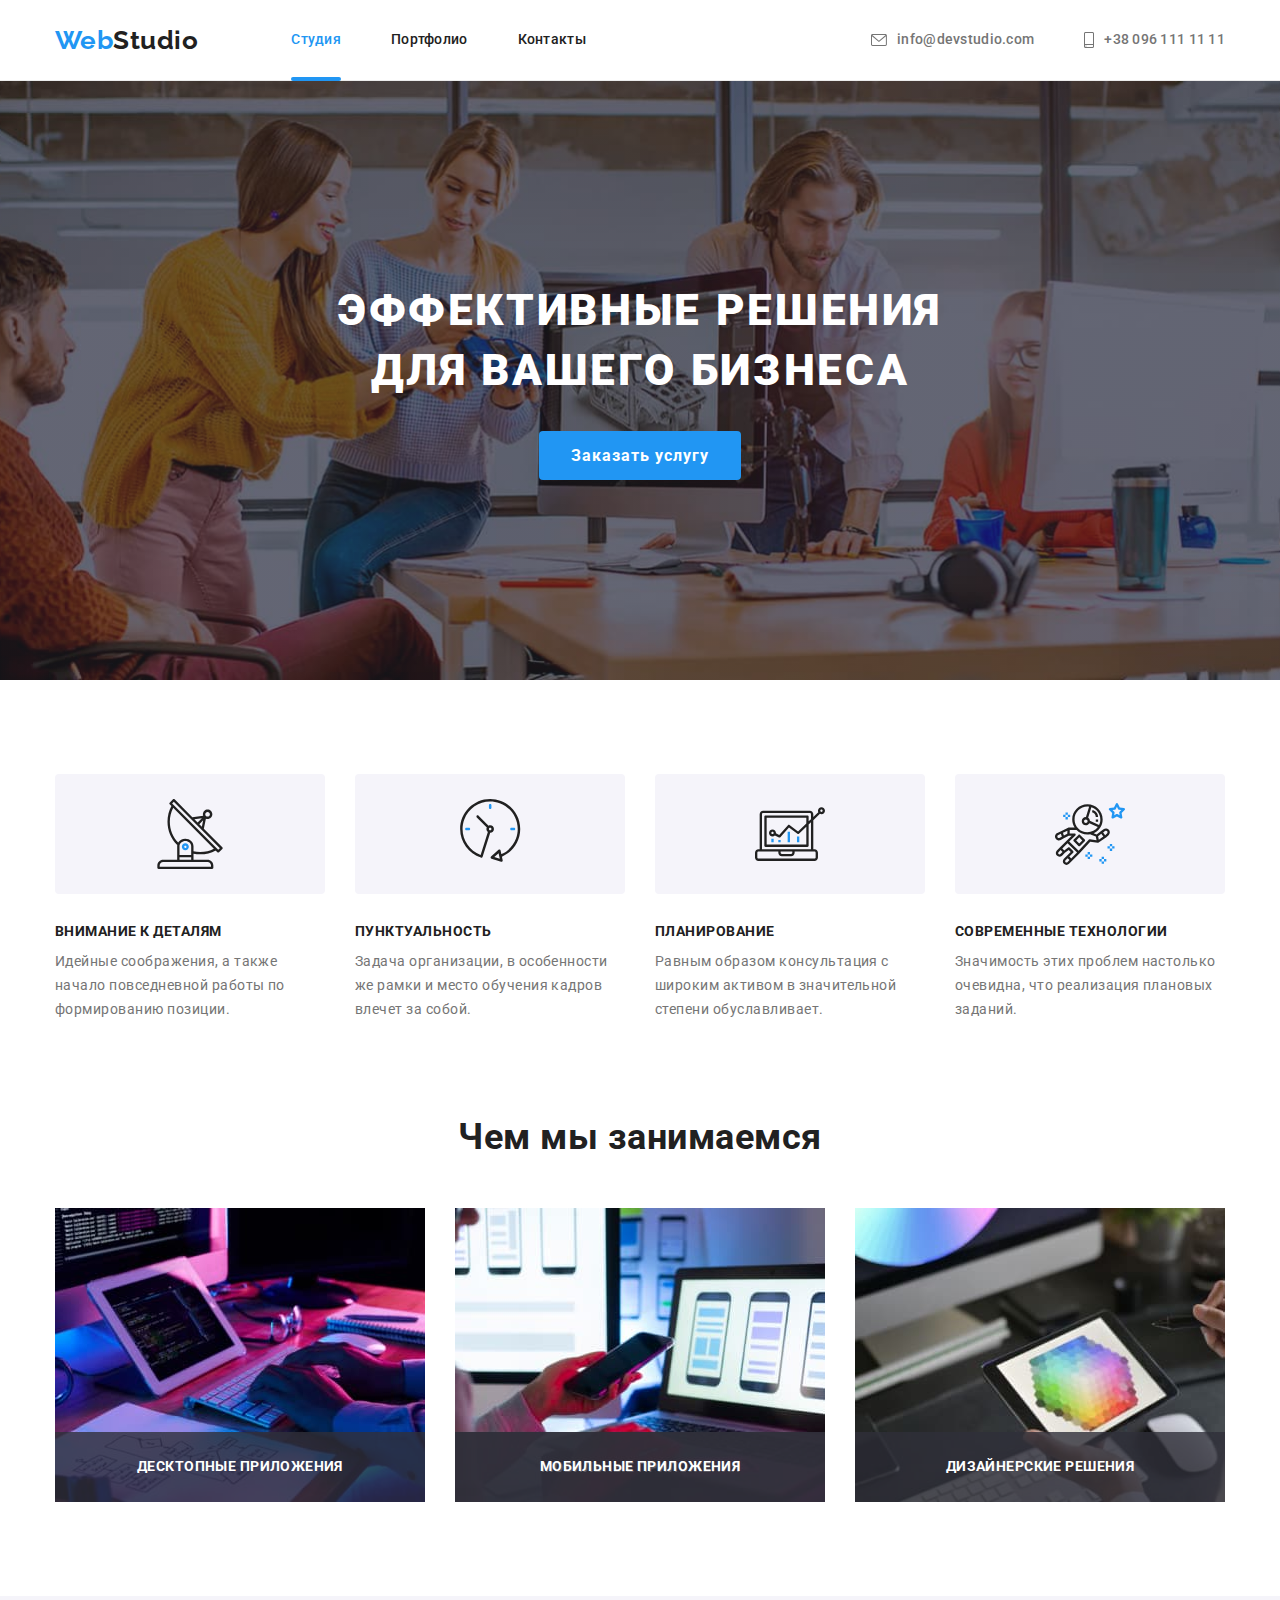
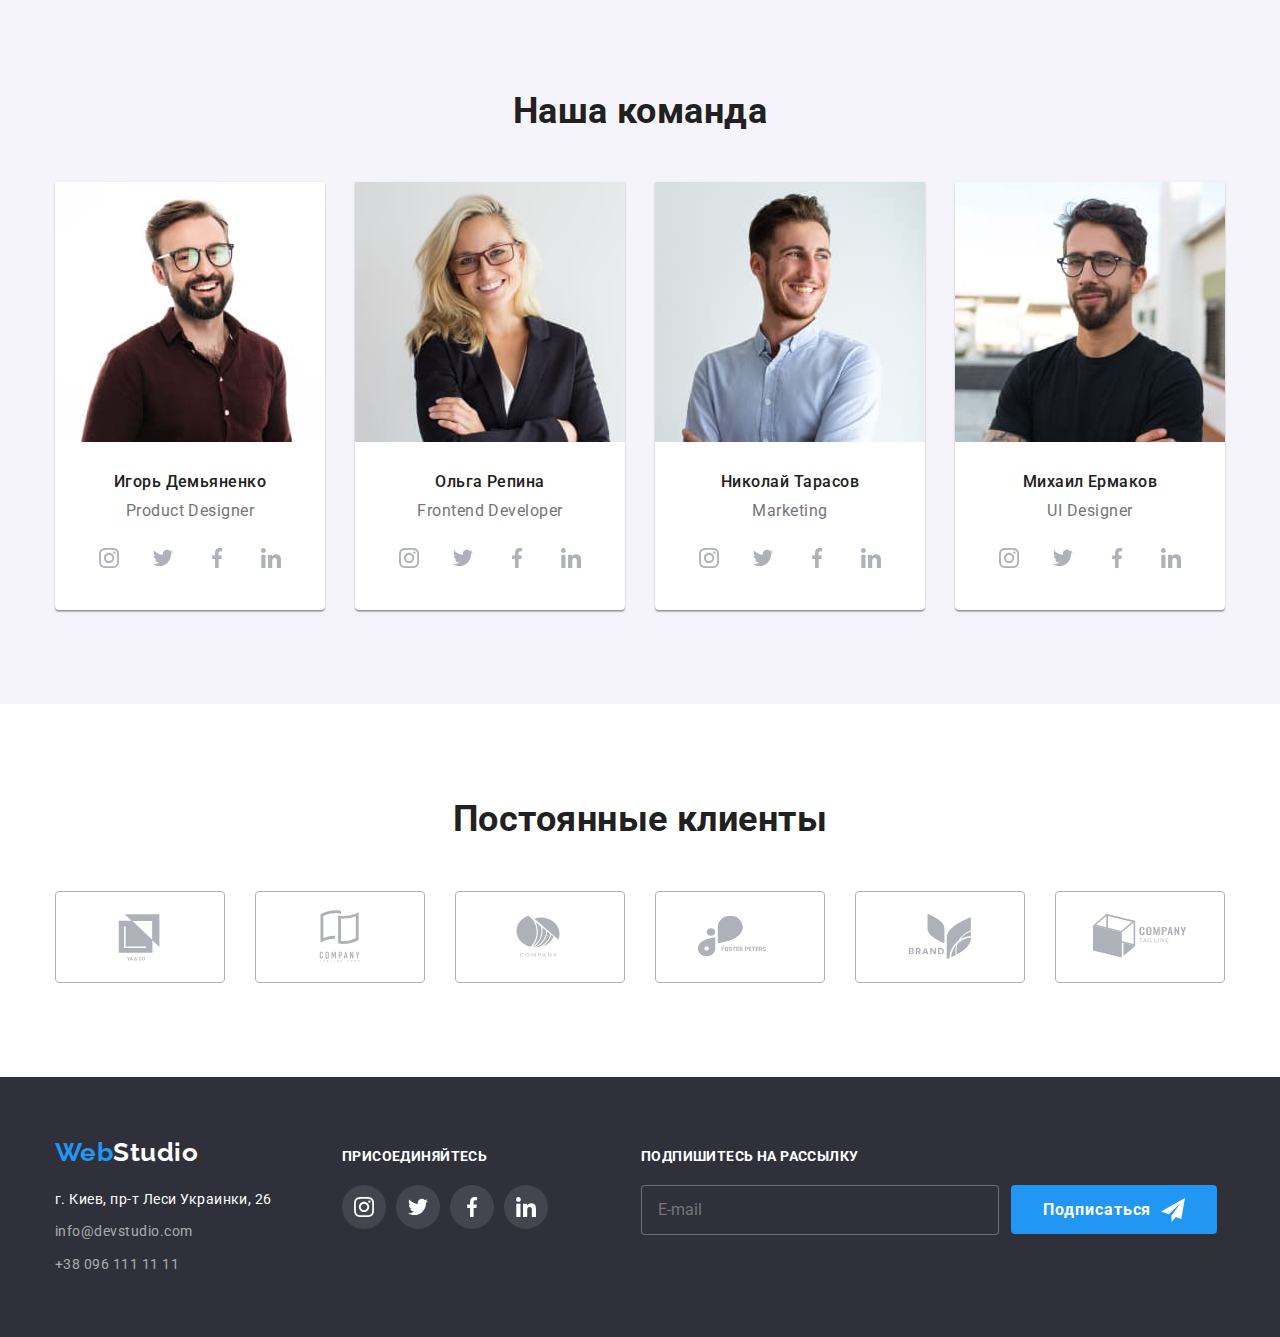
==== commit d366db61: "Доопрацювання" ====
--- a/index.html
+++ b/index.html
@@ -19,100 +19,104 @@
     <link rel="stylesheet" href="./css/main.min.css" />
   </head>
   <body>
-    <header class="header conteiner">
-      <a href="./index.html" class="logo">
-        Web<span class="logo--up">Studio</span>
-      </a>
-      <nav class="navigation">
-        <ul class="navigation__list list">
-          <li class="navigation__item">
-            <a href="./index.html" class="navigation__link current"> Студия </a>
+    <header class="header">
+      <div class="header-conteiner conteiner">
+        <a href="./index.html" class="logo">
+          Web<span class="logo--up">Studio</span>
+        </a>
+        <nav class="navigation">
+          <ul class="navigation__list list">
+            <li class="navigation__item">
+              <a href="./index.html" class="navigation__link current">
+                Студия
+              </a>
+            </li>
+            <li class="navigation__item">
+              <a href="./portfolio.html" class="navigation__link"> Портфолио</a>
+            </li>
+            <li class="navigation__item">
+              <a href="" class="navigation__link"> Контакты</a>
+            </li>
+          </ul>
+        </nav>
+        <ul class="contacts list">
+          <li class="contacts__item">
+            <a class="contacts__link" href="mailto:info@devstudio.com">
+              <svg class="contacts__icon" width="16" height="12">
+                <use href="./images/icons.svg#icon-envelope-hover"></use>
+              </svg>
+              info@devstudio.com
+            </a>
           </li>
-          <li class="navigation__item">
-            <a href="./portfolio.html" class="navigation__link"> Портфолио</a>
-          </li>
-          <li class="navigation__item">
-            <a href="" class="navigation__link"> Контакты</a>
+          <li class="contacts__item">
+            <a class="contacts__link" href="tel:+380961111111">
+              <svg class="contacts__icon" width="10" height="16">
+                <use href="./images/icons.svg#icon-smartphone"></use>
+              </svg>
+              +38 096 111 11 11
+            </a>
           </li>
         </ul>
-      </nav>
-      <ul class="contacts list">
-        <li class="contacts__item">
-          <a class="contacts__link" href="mailto:info@devstudio.com">
-            <svg class="contacts__icon" width="16" height="12">
-              <use href="./images/icons.svg#icon-envelope-hover"></use>
-            </svg>
-            info@devstudio.com
-          </a>
-        </li>
-        <li class="contacts__item">
-          <a class="contacts__link" href="tel:+380961111111">
-            <svg class="contacts__icon" width="10" height="16">
-              <use href="./images/icons.svg#icon-smartphone"></use>
-            </svg>
-            +38 096 111 11 11
-          </a>
-        </li>
-      </ul>
-      <button type="button" class="menu-open">
-        <svg class="menu-open__icon" width="40" height="40">
-          <use href="./images/icons.svg#icon-menu_40px-1"></use>
-        </svg>
-      </button>
-      <div class="mob-menu is-hidden">
-        <div class="cont">
-          <div class="mob-menu-top">
-            <button type="button" class="menu-close">
-              <svg width="40" height="40">
-                <use
-                  class="menu-close__icon"
-                  href="./images/icons.svg#icon-close_40px-1"
-                ></use>
-              </svg>
-            </button>
-            <div class="navigation-mobile">
-              <ul class="navigation-mobile__list list">
-                <li class="navigation-mobile__item">
-                  <a
-                    href="./index.html"
-                    class="navigation-mobile__link current-mobile"
-                  >
-                    Студия
-                  </a>
+        <button type="button" class="menu-open">
+          <svg class="menu-open__icon" width="40" height="40">
+            <use href="./images/icons.svg#icon-menu_40px-1"></use>
+          </svg>
+        </button>
+        <div class="mob-menu is-hidden">
+          <div class="cont">
+            <div class="mob-menu-top">
+              <button type="button" class="menu-close">
+                <svg width="40" height="40">
+                  <use
+                    class="menu-close__icon"
+                    href="./images/icons.svg#icon-close_40px-1"
+                  ></use>
+                </svg>
+              </button>
+              <div class="navigation-mobile">
+                <ul class="navigation-mobile__list list">
+                  <li class="navigation-mobile__item">
+                    <a
+                      href="./index.html"
+                      class="navigation-mobile__link current-mobile"
+                    >
+                      Студия
+                    </a>
+                  </li>
+                  <li class="navigation-mobile__item">
+                    <a href="./portfolio.html" class="navigation-mobile__link">
+                      Портфолио</a
+                    >
+                  </li>
+                  <li class="navigation-mobile__item">
+                    <a href="" class="navigation-mobile__link"> Контакты</a>
+                  </li>
+                </ul>
+              </div>
+            </div>
+            <div class="mob-menu-bottom">
+              <a class="contacts-mobile__link" href="tel:+380961111111">
+                +38 096 111 11 11
+              </a>
+              <a class="contacts-mobile__mail" href="mailto:info@devstudio.com">
+                info@devstudio.com
+              </a>
+
+              <ul class="mob-soc-link list">
+                <li class="mob-soc-item">
+                  <a class="mob-soc-icon" href="">Instagram</a>
                 </li>
-                <li class="navigation-mobile__item">
-                  <a href="./portfolio.html" class="navigation-mobile__link">
-                    Портфолио</a
-                  >
+                <li class="mob-soc-item">
+                  <a class="mob-soc-icon" href="">Twitter</a>
                 </li>
-                <li class="navigation-mobile__item">
-                  <a href="" class="navigation-mobile__link"> Контакты</a>
+                <li class="mob-soc-item">
+                  <a class="mob-soc-icon" href="">Facebook</a>
+                </li>
+                <li class="mob-soc-item">
+                  <a class="mob-soc-icon" href="">LinkedIn</a>
                 </li>
               </ul>
             </div>
-          </div>
-          <div class="mob-menu-bottom">
-            <a class="contacts-mobile__link" href="tel:+380961111111">
-              +38 096 111 11 11
-            </a>
-            <a class="contacts-mobile__mail" href="mailto:info@devstudio.com">
-              info@devstudio.com
-            </a>
-
-            <ul class="mob-soc-link list">
-              <li class="mob-soc-item">
-                <a class="mob-soc-icon" href="">Instagram</a>
-              </li>
-              <li class="mob-soc-item">
-                <a class="mob-soc-icon" href="">Twitter</a>
-              </li>
-              <li class="mob-soc-item">
-                <a class="mob-soc-icon" href="">Facebook</a>
-              </li>
-              <li class="mob-soc-item">
-                <a class="mob-soc-icon" href="">LinkedIn</a>
-              </li>
-            </ul>
           </div>
         </div>
       </div>
@@ -126,7 +130,7 @@
           </button>
         </div>
       </section>
-      <section class="section">
+      <section class="benefits-section">
         <div class="conteiner">
           <h2 class="visually-hidden">Преимущества</h2>
           <ul class="benefits-list list">
--- a/css/main.min.css
+++ b/css/main.min.css
@@ -1 +1 @@
-:root{--main-text-color: #212121;--secondary-text-color: #757575;--accent-text-color: #2196f3;--hero-text-color: #ffffff;--background-primary-color: #ffffff;--background-secondary-color: #2f303a;--background-hover-btn:#188ce8;--transition: 250ms cubic-bezier(0.4, 0, 0.2, 1)}p,h1,h2,h3,h4,h5,h6{margin:0}ul,ol{margin:0;padding-left:0}button{cursor:pointer}a{color:currentColor}img{display:block;max-width:100%;height:auto}address{font-style:normal}body{background-color:var(--background-primary-color);color:var(--main-text-color);font-family:"Roboto",sans-serif;letter-spacing:.03em}.visually-hidden{position:absolute;width:1px;height:1px;margin:-1px;border:0;padding:0;white-space:nowrap;clip-path:inset(100%);clip:rect(0 0 0 0);overflow:hidden}.list{list-style:none;padding:0;margin:0}.is-hidden{opacity:0;visibility:hidden;pointer-events:none}.conteiner{margin-left:auto;margin-right:auto;padding-left:15px;padding-right:15px;width:100%}@media screen and (min-width: 480px){.conteiner{width:480px}}@media screen and (min-width: 768px){.conteiner{width:768px}}@media screen and (min-width: 1200px){.conteiner{width:1200px}}.section{padding-top:60px;padding-bottom:60px}@media screen and (min-width: 1200px){.section{padding-top:94px;padding-bottom:94px}}.logo{padding-top:16px;padding-bottom:16px;color:var(--accent-text-color);font-family:"Raleway",sans-serif;font-size:24px;font-weight:700;line-height:1.17;text-decoration:none}.logo--up{color:var(--main-text-color)}.logo--down{color:var(--hero-text-color)}@media screen and (min-width: 1200px){.logo{font-size:26px;line-height:1.19}}.navigation{display:none}@media screen and (min-width: 768px){.navigation{display:flex;align-items:center;justify-content:center;margin-left:88px}.navigation__list{display:flex;align-items:center;justify-content:center}.navigation__item:not(:last-child){margin-right:50px}.navigation__link{display:block;padding-top:32px;padding-bottom:32px;font-size:14px;font-weight:500;line-height:1.14;letter-spacing:.02em;text-decoration:none;transition:color var(--transition)}.navigation__link:hover,.navigation__link:focus{color:var(--accent-text-color)}}@media screen and (min-width: 1200px){.navigation{margin-left:93px}}.contacts{display:none}@media screen and (min-width: 768px){.contacts{display:flex;flex-direction:column;margin-left:auto}.contacts .contacts__item+.contacts__item{margin-top:10px}.contacts__link{display:flex;align-items:center;color:var(--secondary-text-color);font-size:12px;font-weight:500;line-height:1.17;letter-spacing:.02em;text-decoration:none;transition:color var(--transition)}.contacts__link:hover,.contacts__link:focus{color:var(--accent-text-color)}.contacts__icon{fill:currentColor;margin-right:8px}}@media screen and (min-width: 1200px){.contacts{flex-direction:row;align-items:center;justify-content:center}.contacts__link{font-size:14px;font-weight:500;line-height:1.14;letter-spacing:.02em;padding-top:32px;padding-bottom:32px}.contacts__icon{fill:currentColor;margin-right:10px}.contacts .contacts__item+.contacts__item{margin-left:50px;margin-top:0}}.hero-button{display:block;margin:0 auto;border:rgba(0,0,0,0);border-radius:4px;padding:10px 32px;min-width:200px;background-color:var(--accent-text-color);color:var(--hero-text-color);cursor:pointer;font-family:inherit;font-size:16px;font-weight:700;line-height:1.86;letter-spacing:.06em;text-align:center;transition:background-color var(--transition)}.hero-button:hover,.hero-button:focus{background-color:var(--background-hover-btn)}.modal-title{margin-top:0;margin-bottom:12px;font-size:20px;font-weight:700;line-height:1.15;letter-spacing:.03em;text-align:center;color:var(--main-text-color)}.modal-input{width:100%;height:40px;border:1px solid rgba(33,33,33,.2);border-radius:4px;outline:none;padding-left:42px;transition:border var(--transition)}.modal-input:focus{border:1px solid var(--accent-text-color)}.modal-field{margin-bottom:10px}.modal-field-coment{margin-bottom:20px}.modal-label{font-size:12px;font-weight:400;line-height:1.17;letter-spacing:.01em;margin-bottom:4px;color:var(--secondary-text-color)}.modal-comment{display:block;width:100%;height:120px;border:1px solid rgba(33,33,33,.2);border-radius:4px;resize:none;transition:border var(--transition);padding:12px 16px}.modal-comment::placeholder{font-size:14px;font-weight:400;line-height:1.14;letter-spacing:.01em;color:rgba(117,117,117,.5)}.modal-comment:focus{border:1px solid var(--accent-text-color)}.input-wrap{position:relative}.input-icon{position:absolute;left:12px;top:50%;transform:translateY(-50%)}.modal-input:focus+.input-icon{fill:var(--accent-text-color)}.modal-policy{margin-bottom:30px}.modal-policy-label{display:flex;align-items:center;justify-content:center;cursor:pointer;font-size:14px}.modal-link{color:var(--accent-text-color);text-decoration:none;border-bottom:1px solid var(--accent-text-color)}.modal-custom-check{border:2px solid var(--main-text-color);width:16px;height:15px;display:flex;align-items:center;justify-content:center;margin-right:7px}.modal-check:checked+.modal-custom-check{border:2px solid var(--accent-text-color);background-color:var(--accent-text-color)}.modal-check:focus+.modal-custom-check{border:2px solid var(--accent-text-color)}.modal-policy-text{font-size:12px;font-weight:400;line-height:1.17;letter-spacing:.03em;color:var(--secondary-text-color)}@media screen and (min-width: 1200px){.modal-policy-text{font-size:14px;line-height:1.71}}@media screen and (min-width: 1200px){.modal-comment::placeholder{font-size:12px;line-height:1.17}}.backdrop{width:100%;height:100%;position:fixed;left:0;top:0;background-color:rgba(0,0,0,.2);transition:opacity var(--transition),visibility var(--transition)}.backdrop.is-hidden .modal{transform:translate(-50%, -50%) scale(0) rotate(180deg)}.modal{width:100%;position:absolute;max-width:450px;background-color:var(--background-primary-color);position:absolute;top:50%;left:50%;border-radius:4px;transform:translate(-50%, -50%) scale(1) rotate(0);transition:transform var(--transition);padding:40px}.modal-close-btn{position:absolute;top:10px;right:10px;width:30px;height:30px;border-radius:50%;border:1px solid rgba(0,0,0,.1);background-color:rgba(0,0,0,0);display:flex;align-items:center;justify-content:center;cursor:pointer}.close-button{transition:fill var(--transition)}.modal-close-btn:hover .close-button,.modal-close-btn:focus .close-button{fill:var(--accent-text-color)}@media screen and (min-width: 1200px){.modal{max-width:528px}}.section-title{margin-top:0;margin-bottom:50px;color:var(--main-text-color);text-align:center;font-size:28px;font-weight:700;line-height:1.18}@media screen and (min-width: 1200px){.section-title{font-size:36px;line-height:1.17}}.current{display:flex;position:relative;color:var(--accent-text-color)}.current::after{display:block;content:"";width:100%;height:4px;background-size:contain;left:0;bottom:-1px;margin-bottom:0;background-color:var(--accent-text-color);border-radius:2px;position:absolute}.current-mobile{color:var(--accent-text-color)}.mob-soc-link{display:flex;margin-top:64px}.mob-soc-icon{color:var(--accent-text-color);text-decoration:none;font-size:14px;font-weight:500;line-height:1.22;letter-spacing:.02em}.mob-soc-item:not(:last-child){padding-right:7px}.mob-soc-item+.mob-soc-item{border-left:1px solid rgba(33,33,33,.2);padding-left:7px}.menu-close{position:absolute;display:flex;align-items:center;justify-content:center;cursor:pointer;top:10px;right:15px;margin-left:auto}.menu-open,.menu-close{width:40px;height:40px;padding:0;border:rgba(0,0,0,0);background-color:rgba(0,0,0,0);display:block;margin-left:auto}.mob-menu{z-index:1;position:fixed;background-color:#fff;width:100vw;height:100vh;top:0;padding-top:48px;padding-bottom:48px;padding-left:40px;margin-left:auto;margin-right:auto}.mob-menu .cont{margin:0;display:flex;flex-direction:column;width:480px;height:100%;justify-content:space-between;overflow:auto}.navigation-mobile__list{display:flex;flex-direction:column}.navigation-mobile__link{font-weight:500;font-size:40px;line-height:1.18;letter-spacing:.02em;text-decoration:none}.navigation-mobile__item+.navigation-mobile__item{margin-top:32px}.menu-close__icon,.menu-open__icon{fill:var(--main-text-color);transition:fill var(--transition)}.menu-close:hover .menu-close__icon,.menu-close:focus .menu-close__icon,.menu-open:hover .menu-open__icon,.menu-open:focus .menu-open__icon{fill:var(--accent-text-color)}.mob-menu-bottom{margin-bottom:64px}.contacts-mobile__link{font-weight:500;font-size:32px;line-height:1.18;text-decoration:none;margin-bottom:32px;letter-spacing:.02em;color:#2196f3}.contacts-mobile__mail{font-weight:500;font-size:24px;line-height:1.17;letter-spacing:.02em;text-decoration:none;color:#757575}.mob-menu-bottom{display:flex;flex-direction:column}@media screen and (min-width: 768px){.menu-open{display:none}}.header{border-bottom:1px solid #ececec;display:flex;align-items:center;justify-content:center}.hero{padding-top:118px;padding-bottom:118px;margin:0 auto;text-align:center;background-color:var(--background-secondary-color);background-image:linear-gradient(rgba(47, 48, 58, 0.4), rgba(47, 48, 58, 0.4)),url(../images/heromob.jpg);background-repeat:no-repeat;background-size:cover;background-position:center}@media(min-device-pixel-ratio: 2),(min-resolution: 192dpi),(min-resolution: 2dppx){.hero{background-image:linear-gradient(rgba(47, 48, 58, 0.4), rgba(47, 48, 58, 0.4)),url(../images/heromob2x.jpg)}}@media screen and (min-width: 768px){.hero{background-image:linear-gradient(rgba(47, 48, 58, 0.4), rgba(47, 48, 58, 0.4)),url(../images/herotab.jpg)}}@media screen and (min-width: 768px)and (min-device-pixel-ratio: 2),screen and (min-width: 768px)and (min-resolution: 192dpi),screen and (min-width: 768px)and (min-resolution: 2dppx){.hero{background-image:linear-gradient(rgba(47, 48, 58, 0.4), rgba(47, 48, 58, 0.4)),url(../images/herotab2x.jpg)}}@media screen and (min-width: 1200px){.hero{max-width:1600px;padding-top:200px;padding-bottom:200px;background-image:linear-gradient(rgba(47, 48, 58, 0.4), rgba(47, 48, 58, 0.4)),url(../images/herodesc.jpg)}}@media(min-device-pixel-ratio: 2),(min-resolution: 192dpi),(min-resolution: 2dppx){.hero{background-image:linear-gradient(rgba(47, 48, 58, 0.4), rgba(47, 48, 58, 0.4)),url(../images/herodesc2x.jpg)}}.hero-title{margin-left:auto;margin-right:auto;margin-top:0;margin-bottom:30px;font-size:26px;font-weight:900;line-height:1.62;letter-spacing:.06em;color:var(--hero-text-color);text-align:center;text-transform:uppercase;max-width:360px}@media screen and (min-width: 1200px){.hero-title{max-width:696px;font-size:44px;font-weight:900;line-height:1.36;letter-spacing:.06em}}.benefits-list{display:flex;justify-content:center;gap:30px;flex-wrap:wrap}.benefits-icon{display:flex;align-items:center;justify-content:center;background-color:#f5f4fa;border-radius:4px;height:120px;margin-bottom:30px}.benefits-item .title{margin-top:0;margin-bottom:10px;color:var(--main-text-color);font-size:14px;font-weight:700;line-height:1.14;text-transform:uppercase;text-align:center}.benefits-item p{margin-top:0;margin-bottom:0;color:var(--secondary-text-color);font-size:14px;line-height:1.71}@media screen and (min-width: 768px){.benefits-item .title{text-align:start}}.benefits-item{text-align:start}@media screen and (min-width: 768px){.benefits-item{width:calc((100% - 30px)/2)}}@media screen and (min-width: 1200px){.benefits-item{width:calc((100% - 90px)/4)}}.section-case{display:none}@media screen and (min-width: 1200px){.section-case{display:block;padding-top:94px;padding-bottom:94px}}.case{display:flex;gap:30px;flex-wrap:wrap}.case-images{display:flex;flex-direction:column;position:relative}.case-text{background-color:rgba(47,48,58,.8);position:absolute;padding-top:27px;padding-bottom:27px;width:100%;bottom:0;left:0;margin:0;text-align:center;font-size:14px;font-weight:700;line-height:1.14;letter-spacing:.03em;text-transform:uppercase;color:var(--hero-text-color)}.clients-list{display:flex;flex-wrap:wrap;gap:30px}.clients-item{width:calc((100% - 30px)/2);height:92px}@media screen and (min-width: 768px){.clients-item{width:calc((100% - 60px)/3)}}@media screen and (min-width: 1200px){.clients-item{width:calc((100% - 150px)/6)}}.clients-link{display:flex;align-items:center;justify-content:center;cursor:pointer;width:100%;height:100%;border:1px solid #afb1b8;border-radius:4px;color:#afb1b8;transition:border var(--transition),color var(--transition)}.clients-link:hover,.clients-link:focus{border:1px solid var(--accent-text-color);color:var(--accent-text-color)}.clients-icon{fill:currentColor}.footer{background-color:var(--background-secondary-color);padding-top:60px;padding-bottom:60px}@media screen and (min-width: 768px){.footer-conteiner{align-items:center;text-align:center}}@media screen and (min-width: 768px){.footer-tab{display:flex;align-items:baseline;justify-content:center}}.footer .logo{margin-bottom:20px}.footer-address{text-align:center}.address{margin-top:20px;margin-bottom:0}.address .text{margin-top:0;margin-bottom:0;color:var(--hero-text-color);font-size:14px;line-height:1.71}.address .mail,.address .tel{color:rgba(255,255,255,.6);font-size:14px;line-height:1.71;text-decoration:none}.adress-tel-mail{margin-top:9px}.address-tel-mail-item+.address-tel-mail-item{margin-top:9px}.welcome{margin-top:60px;display:flex;flex-direction:column;align-items:center;justify-content:center}@media screen and (min-width: 768px){.welcome{margin-left:165px;margin-top:0}}.welcome-text{margin:0;text-transform:uppercase;font-size:14px;font-weight:700;line-height:1.14;color:var(--hero-text-color)}.welcome-list{display:flex;margin-top:20px}.welcome-item+.welcome-item{margin-left:10px}.welcome-soc-link{display:flex;justify-content:center;align-items:center;width:44px;height:44px;background:rgba(255,255,255,.1);border-radius:50%;cursor:pointer;transition:background-color var(--transition)}.welcome-soc-link:hover,.welcome-soc-link:focus{background-color:var(--accent-text-color)}.welcome-link-icon{fill:var(--hero-text-color)}.subscribe-field{margin-top:60px;display:flex;flex-direction:column;align-items:center;justify-content:center}.email-label{display:block;margin-bottom:20px;font-weight:700;font-size:14px;line-height:1.14;letter-spacing:.03em;text-transform:uppercase;color:var(--hero-text-color)}.subscribe-input{max-width:450px;width:100%;height:50px;margin-bottom:20px;padding-top:15px;padding-bottom:15px;padding-left:16px;border:1px solid rgba(255,255,255,.3);border-radius:4px;background-color:var(--background-secondary-color);font-size:16px;line-height:1.25;color:rgba(255,255,255,.6)}.footer-button{display:flex;justify-content:center;align-items:center}.submit-icon{margin-left:10px;display:flex;justify-content:center;align-items:center}.button-input-icon{fill:var(--hero-text-color);right:28px}.subscribe-field-input{width:100%;display:flex;flex-direction:column;align-items:center;justify-content:center}@media screen and (min-width: 1200px){.footer{padding-top:60px;padding-bottom:60px}.footer-conteiner{display:flex;align-items:baseline}.footer-address{text-align:start}.footer .logo{margin-bottom:20px}.address{margin-top:20px;margin-bottom:0}.address .text{margin-top:0;margin-bottom:0;color:var(--hero-text-color);font-size:14px;line-height:1.71;font-style:normal}.address .mail,.address .tel{color:rgba(255,255,255,.6);font-size:14px;line-height:1.71;font-style:normal;text-decoration:none}.adress-tel-mail{margin-top:9px}.address-tel-mail-item+.address-tel-mail-item{margin-top:9px}.welcome{margin-left:70px;display:block;text-align:start}.welcome-text{margin:0;text-transform:uppercase;font-weight:700;font-size:14px;line-height:1.14;letter-spacing:.03em;color:var(--hero-text-color)}.welcome-list{display:flex;margin-top:20px}.welcome-item+.welcome-item{margin-left:10px}.welcome-soc-link{display:flex;justify-content:center;align-items:center;width:44px;height:44px;background:rgba(255,255,255,.1);border-radius:50%;cursor:pointer;transition:background-color 250ms cubic-bezier(0.4, 0, 0.2, 1)}.welcome-link-icon{fill:var(--hero-text-color)}.welcome-soc-link:hover,.welcome-soc-link:focus{background-color:var(--accent-text-color)}.subscribe-field{margin-left:93px;margin-top:0;align-items:flex-start}.email-label{display:block;margin-bottom:20px;font-weight:700;font-size:14px;line-height:1.14;letter-spacing:.03em;text-transform:uppercase;color:var(--hero-text-color)}.subscribe-input{margin-bottom:0;width:358px;height:50px;margin-right:12px;padding-top:15px;padding-bottom:15px;padding-left:16px;border:1px solid rgba(255,255,255,.3);border-radius:4px;background-color:rgba(0,0,0,.15);font-weight:400;font-size:16px;line-height:1.25;color:rgba(255,255,255,.6)}.footer-button{display:flex;justify-content:center;align-items:center}.submit-icon{margin-left:10px;display:flex;justify-content:center;align-items:center}.button-input-icon{fill:var(--hero-text-color);right:28px}.subscribe-field-input{display:flex;flex-direction:row;align-items:center;justify-content:center}}.portfolio{padding-bottom:60px}.portfolio-list{margin-top:50px;display:flex;align-items:center;justify-content:center;flex-wrap:wrap;gap:30px}.portfolio-item{position:relative}.item-card{padding:24px;padding-top:20px;padding-left:24px;padding-bottom:20px;border-left:1px solid #eee;border-right:1px solid #eee;border-bottom:1px solid #eee}.portfolio .title{margin-bottom:4px;margin-top:0;color:var(--main-text-color);font-size:18px;font-weight:700;line-height:2;letter-spacing:.06}.buttons-list{display:flex;justify-content:flex-start;flex-wrap:wrap;column-gap:8px;row-gap:15px;margin-top:60px;margin-bottom:40px}.portfolio-button{display:inline-block;border-radius:4px;padding:6px 22px;min-width:73px;border:rgba(0,0,0,0);color:var(--main-text-color);background-color:#f5f4fa;cursor:pointer;text-align:center;font-family:inherit;font-size:16px;font-weight:500;line-height:1.63;transition:box-shadow var(--transition),color var(--transition),background-color var(--transition)}.portfolio-button:hover,.portfolio-button:focus{background-color:var(--accent-text-color);color:var(--hero-text-color);box-shadow:0px 3px 1px rgba(0,0,0,.1),0px 1px 2px rgba(0,0,0,.08),0px 2px 2px rgba(0,0,0,.12)}.portfolio-link{display:block;text-decoration:none;width:100%;height:100%;transition:box-shadow var(--transition)}.portfolio-link:hover,.portfolio-link:focus{box-shadow:0px 1px 1px rgba(0,0,0,.12),0px 4px 4px rgba(0,0,0,.06),1px 4px 6px rgba(0,0,0,.16)}.item-card p{margin-bottom:0;margin-top:0;color:var(--secondary-text-color);font-size:16px;line-height:1.88}.team-portfolio-top{position:relative;overflow:hidden}.portfolio-top-text{position:absolute;top:0;left:0;color:var(--hero-text-color);background-color:rgba(33,150,243,.9);font-size:18px;line-height:1.56;height:100%;transform:translateY(100%);transition:transform var(--transition);overflow:auto;padding-top:63px;padding-left:24px;padding-right:24px;padding-bottom:63px}.portfolio-link:hover .portfolio-top-text,.portfolio-link:focus .portfolio-top-text{transform:translateY(0);transition:transform var(--transition)}@media screen and (min-width: 768px){.portfolio-item{width:calc((100% - 30px)/2)}.portfolio-list{justify-content:flex-start}.buttons-list{justify-content:center}}@media screen and (min-width: 1200px){.portfolio-item{width:calc((100% - 60px)/3)}}.team{background-color:#f5f4fa}.team__cards{display:flex;gap:30px;flex-wrap:wrap;align-items:center;justify-content:center}.team__cards-item{align-items:center;justify-content:center;text-align:center;background-color:var(--background-primary-color);border-radius:0px 0px 4px 4px;box-shadow:0px 1px 3px rgba(0,0,0,.12),0px 1px 1px rgba(0,0,0,.14),0px 2px 1px rgba(0,0,0,.2)}.team__list{text-align:center;padding-top:30px;padding-bottom:30px}.team__name{margin-top:0;margin-bottom:10px;color:var(--main-text-color);font-size:16px;font-weight:500;line-height:1.19}.team__position{margin-top:0;margin-bottom:16px;color:var(--secondary-text-color);font-size:16px;line-height:1.19}.team__icon-list{display:flex;justify-content:center;align-items:center;gap:10px}.team__soc-link{display:flex;justify-content:center;align-items:center;width:44px;height:44px;border-radius:50%;cursor:pointer;transition:background-color var(--transition)}.team__soc-link:hover,.team__soc-link:focus{background-color:var(--accent-text-color)}.team__link-icon{fill:#afb1b8;transition:fill var(--transition)}.team__link-icon:hover,.team__link-icon:focus{background-color:var(--accent-text-color)}.team__soc-link:hover .team__link-icon,.team__soc-link:focus .team__link-icon{fill:var(--hero-text-color)}.picture{display:flex;align-items:center;justify-content:center}@media screen and (min-width: 768px){.team__cards-item{width:calc((100% - 30px)/2)}}@media screen and (min-width: 1200px){.team__cards-item{width:calc((100% - 90px)/4)}}/*# sourceMappingURL=main.min.css.map */+:root{--main-text-color: #212121;--secondary-text-color: #757575;--accent-text-color: #2196f3;--hero-text-color: #ffffff;--background-primary-color: #ffffff;--background-secondary-color: #2f303a;--background-hover-btn:#188ce8;--transition: 250ms cubic-bezier(0.4, 0, 0.2, 1)}p,h1,h2,h3,h4,h5,h6{margin:0}ul,ol{margin:0;padding-left:0}button{cursor:pointer}a{color:currentColor}img{display:block;max-width:100%;height:auto}address{font-style:normal}body{background-color:var(--background-primary-color);color:var(--main-text-color);font-family:"Roboto",sans-serif;letter-spacing:.03em}.visually-hidden{position:absolute;width:1px;height:1px;margin:-1px;border:0;padding:0;white-space:nowrap;clip-path:inset(100%);clip:rect(0 0 0 0);overflow:hidden}.list{list-style:none;padding:0;margin:0}.is-hidden{opacity:0;visibility:hidden;pointer-events:none}.conteiner{margin-left:auto;margin-right:auto;padding-left:15px;padding-right:15px;width:100%}@media screen and (min-width: 480px){.conteiner{width:480px}}@media screen and (min-width: 768px){.conteiner{width:768px}}@media screen and (min-width: 1200px){.conteiner{width:1200px}}.section{padding-top:60px;padding-bottom:60px}@media screen and (min-width: 1200px){.section{padding-top:94px;padding-bottom:94px}}.logo{padding-top:16px;padding-bottom:16px;color:var(--accent-text-color);font-family:"Raleway",sans-serif;font-size:24px;font-weight:700;line-height:1.17;text-decoration:none}.logo--up{color:var(--main-text-color)}.logo--down{color:var(--hero-text-color)}@media screen and (min-width: 1200px){.logo{font-size:26px;line-height:1.19}}.navigation{display:none}@media screen and (min-width: 768px){.navigation{display:flex;align-items:center;justify-content:center;margin-left:88px}.navigation__list{display:flex;align-items:center;justify-content:center}.navigation__item:not(:last-child){margin-right:50px}.navigation__link{display:block;padding-top:32px;padding-bottom:32px;font-size:14px;font-weight:500;line-height:1.14;letter-spacing:.02em;text-decoration:none;transition:color var(--transition)}.navigation__link:hover,.navigation__link:focus{color:var(--accent-text-color)}}@media screen and (min-width: 1200px){.navigation{margin-left:93px}}.contacts{display:none}@media screen and (min-width: 768px){.contacts{display:flex;flex-direction:column;margin-left:auto}.contacts .contacts__item+.contacts__item{margin-top:10px}.contacts__link{display:flex;align-items:center;color:var(--secondary-text-color);font-size:12px;font-weight:500;line-height:1.17;letter-spacing:.02em;text-decoration:none;transition:color var(--transition)}.contacts__link:hover,.contacts__link:focus{color:var(--accent-text-color)}.contacts__icon{fill:currentColor;margin-right:8px}}@media screen and (min-width: 1200px){.contacts{flex-direction:row;align-items:center;justify-content:center}.contacts__link{font-size:14px;font-weight:500;line-height:1.14;letter-spacing:.02em;padding-top:32px;padding-bottom:32px}.contacts__icon{fill:currentColor;margin-right:10px}.contacts .contacts__item+.contacts__item{margin-left:50px;margin-top:0}}.hero-button{display:block;margin:0 auto;border:rgba(0,0,0,0);border-radius:4px;padding:10px 32px;min-width:200px;background-color:var(--accent-text-color);color:var(--hero-text-color);cursor:pointer;font-family:inherit;font-size:16px;font-weight:700;line-height:1.86;letter-spacing:.06em;text-align:center;transition:background-color var(--transition)}.hero-button:hover,.hero-button:focus{background-color:var(--background-hover-btn)}.modal-title{margin-top:0;margin-bottom:12px;font-size:20px;font-weight:700;line-height:1.15;letter-spacing:.03em;text-align:center;color:var(--main-text-color)}.modal-input{width:100%;height:40px;border:1px solid rgba(33,33,33,.2);border-radius:4px;outline:none;padding-left:42px;transition:border var(--transition)}.modal-input:focus{border:1px solid var(--accent-text-color)}.modal-field{margin-bottom:10px}.modal-field-coment{margin-bottom:20px}.modal-label{font-size:12px;font-weight:400;line-height:1.17;letter-spacing:.01em;margin-bottom:4px;color:var(--secondary-text-color)}.modal-comment{display:block;width:100%;height:120px;border:1px solid rgba(33,33,33,.2);border-radius:4px;resize:none;transition:border var(--transition);padding:12px 16px}.modal-comment::placeholder{font-size:14px;font-weight:400;line-height:1.14;letter-spacing:.01em;color:rgba(117,117,117,.5)}.modal-comment:focus{border:1px solid var(--accent-text-color)}.input-wrap{position:relative}.input-icon{position:absolute;left:12px;top:50%;transform:translateY(-50%)}.modal-input:focus+.input-icon{fill:var(--accent-text-color)}.modal-policy{margin-bottom:30px}.modal-policy-label{display:flex;align-items:center;justify-content:center;cursor:pointer;font-size:14px}.modal-link{color:var(--accent-text-color);text-decoration:none;border-bottom:1px solid var(--accent-text-color)}.modal-custom-check{border:2px solid var(--main-text-color);width:16px;height:15px;display:flex;align-items:center;justify-content:center;margin-right:7px}.modal-check:checked+.modal-custom-check{border:2px solid var(--accent-text-color);background-color:var(--accent-text-color)}.modal-check:focus+.modal-custom-check{border:2px solid var(--accent-text-color)}.modal-policy-text{font-size:12px;font-weight:400;line-height:1.17;letter-spacing:.03em;color:var(--secondary-text-color)}@media screen and (min-width: 1200px){.modal-policy-text{font-size:14px;line-height:1.71}}@media screen and (min-width: 1200px){.modal-comment::placeholder{font-size:12px;line-height:1.17}}.backdrop{width:100%;height:100%;position:fixed;left:0;top:0;background-color:rgba(0,0,0,.2);transition:opacity var(--transition),visibility var(--transition)}.backdrop.is-hidden .modal{transform:translate(-50%, -50%) scale(0) rotate(180deg)}.modal{width:100%;position:absolute;max-width:450px;background-color:var(--background-primary-color);position:absolute;top:50%;left:50%;border-radius:4px;transform:translate(-50%, -50%) scale(1) rotate(0);transition:transform var(--transition);padding:40px}.modal-close-btn{position:absolute;top:10px;right:10px;width:30px;height:30px;border-radius:50%;border:1px solid rgba(0,0,0,.1);background-color:rgba(0,0,0,0);display:flex;align-items:center;justify-content:center;cursor:pointer}.close-button{transition:fill var(--transition)}.modal-close-btn:hover .close-button,.modal-close-btn:focus .close-button{fill:var(--accent-text-color)}@media screen and (min-width: 1200px){.modal{max-width:528px}}.section-title{margin-top:0;margin-bottom:50px;color:var(--main-text-color);text-align:center;font-size:28px;font-weight:700;line-height:1.18}@media screen and (min-width: 1200px){.section-title{font-size:36px;line-height:1.17}}.current{display:flex;position:relative;color:var(--accent-text-color)}.current::after{display:block;content:"";width:100%;height:4px;background-size:contain;left:0;bottom:-1px;margin-bottom:0;background-color:var(--accent-text-color);border-radius:2px;position:absolute}.current-mobile{color:var(--accent-text-color)}.mob-soc-link{display:flex;margin-top:64px}.mob-soc-icon{color:var(--accent-text-color);text-decoration:none;font-size:14px;font-weight:500;line-height:1.22;letter-spacing:.02em}.mob-soc-item:not(:last-child){padding-right:7px}.mob-soc-item+.mob-soc-item{border-left:1px solid rgba(33,33,33,.2);padding-left:7px}.menu-close{position:absolute;display:flex;align-items:center;justify-content:center;cursor:pointer;top:10px;right:15px;margin-left:auto}.menu-open,.menu-close{width:40px;height:40px;padding:0;border:rgba(0,0,0,0);background-color:rgba(0,0,0,0);display:block;margin-left:auto}.mob-menu{z-index:1;position:fixed;background-color:#fff;width:100vw;height:100vh;top:0;padding-top:48px;padding-bottom:48px;padding-left:40px;margin-left:auto;margin-right:auto}.mob-menu .cont{margin:0;display:flex;flex-direction:column;width:480px;height:100%;justify-content:space-between;overflow:auto}.navigation-mobile__list{display:flex;flex-direction:column}.navigation-mobile__link{font-weight:500;font-size:40px;line-height:1.18;letter-spacing:.02em;text-decoration:none}.navigation-mobile__item+.navigation-mobile__item{margin-top:32px}.menu-close__icon,.menu-open__icon{fill:var(--main-text-color);transition:fill var(--transition)}.menu-close:hover .menu-close__icon,.menu-close:focus .menu-close__icon,.menu-open:hover .menu-open__icon,.menu-open:focus .menu-open__icon{fill:var(--accent-text-color)}.mob-menu-bottom{margin-bottom:64px}.contacts-mobile__link{font-weight:500;font-size:32px;line-height:1.18;text-decoration:none;margin-bottom:32px;letter-spacing:.02em;color:#2196f3}.contacts-mobile__mail{font-weight:500;font-size:24px;line-height:1.17;letter-spacing:.02em;text-decoration:none;color:#757575}.mob-menu-bottom{display:flex;flex-direction:column}@media screen and (min-width: 768px){.menu-open{display:none}}.header{border-bottom:1px solid #ececec}.header-conteiner{display:flex;align-items:center;justify-content:center}.hero{padding-top:118px;padding-bottom:118px;margin:0 auto;text-align:center;background-color:var(--background-secondary-color);background-image:linear-gradient(rgba(47, 48, 58, 0.4), rgba(47, 48, 58, 0.4)),url(../images/heromob.jpg);background-repeat:no-repeat;background-size:cover;background-position:center}@media(min-device-pixel-ratio: 2),(min-resolution: 192dpi),(min-resolution: 2dppx){.hero{background-image:linear-gradient(rgba(47, 48, 58, 0.4), rgba(47, 48, 58, 0.4)),url(../images/heromob2x.jpg)}}@media screen and (min-width: 768px){.hero{background-image:linear-gradient(rgba(47, 48, 58, 0.4), rgba(47, 48, 58, 0.4)),url(../images/herotab.jpg)}}@media screen and (min-width: 768px)and (min-device-pixel-ratio: 2),screen and (min-width: 768px)and (min-resolution: 192dpi),screen and (min-width: 768px)and (min-resolution: 2dppx){.hero{background-image:linear-gradient(rgba(47, 48, 58, 0.4), rgba(47, 48, 58, 0.4)),url(../images/herotab2x.jpg)}}@media screen and (min-width: 1200px){.hero{max-width:1600px;padding-top:200px;padding-bottom:200px;background-image:linear-gradient(rgba(47, 48, 58, 0.4), rgba(47, 48, 58, 0.4)),url(../images/herodesc.jpg)}}@media(min-device-pixel-ratio: 2),(min-resolution: 192dpi),(min-resolution: 2dppx){.hero{background-image:linear-gradient(rgba(47, 48, 58, 0.4), rgba(47, 48, 58, 0.4)),url(../images/herodesc2x.jpg)}}.hero-title{margin-left:auto;margin-right:auto;margin-top:0;margin-bottom:30px;font-size:26px;font-weight:900;line-height:1.62;letter-spacing:.06em;color:var(--hero-text-color);text-align:center;text-transform:uppercase;max-width:360px}@media screen and (min-width: 1200px){.hero-title{max-width:696px;font-size:44px;font-weight:900;line-height:1.36;letter-spacing:.06em}}.benefits-list{display:flex;justify-content:center;gap:30px;flex-wrap:wrap}.benefits-icon{display:flex;align-items:center;justify-content:center;background-color:#f5f4fa;border-radius:4px;height:120px;margin-bottom:30px}.benefits-item .title{margin-top:0;margin-bottom:10px;color:var(--main-text-color);font-size:14px;font-weight:700;line-height:1.14;text-transform:uppercase;text-align:center}.benefits-item p{margin-top:0;margin-bottom:0;color:var(--secondary-text-color);font-size:14px;line-height:1.71}@media screen and (min-width: 768px){.benefits-item .title{text-align:start}}.benefits-section{padding-top:60px}@media screen and (min-width: 1200px){.benefits-section{padding-top:94px}}.benefits-item{text-align:start}@media screen and (min-width: 768px){.benefits-item{width:calc((100% - 30px)/2)}}@media screen and (min-width: 1200px){.benefits-item{width:calc((100% - 90px)/4)}}.section-case{display:none}@media screen and (min-width: 1200px){.section-case{display:block;padding-top:94px;padding-bottom:94px}}.case{display:flex;gap:30px;flex-wrap:wrap}.case-images{display:flex;flex-direction:column;position:relative}.case-text{background-color:rgba(47,48,58,.8);position:absolute;padding-top:27px;padding-bottom:27px;width:100%;bottom:0;left:0;margin:0;text-align:center;font-size:14px;font-weight:700;line-height:1.14;letter-spacing:.03em;text-transform:uppercase;color:var(--hero-text-color)}.clients-list{display:flex;flex-wrap:wrap;gap:30px}.clients-item{width:calc((100% - 30px)/2);height:92px}@media screen and (min-width: 768px){.clients-item{width:calc((100% - 60px)/3)}}@media screen and (min-width: 1200px){.clients-item{width:calc((100% - 150px)/6)}}.clients-link{display:flex;align-items:center;justify-content:center;cursor:pointer;width:100%;height:100%;border:1px solid #afb1b8;border-radius:4px;color:#afb1b8;transition:border var(--transition),color var(--transition)}.clients-link:hover,.clients-link:focus{border:1px solid var(--accent-text-color);color:var(--accent-text-color)}.clients-icon{fill:currentColor}.footer{background-color:var(--background-secondary-color);padding-top:60px;padding-bottom:60px}@media screen and (min-width: 768px){.footer-conteiner{align-items:center;text-align:center}}@media screen and (min-width: 768px){.footer-tab{display:flex;align-items:baseline;justify-content:center}}.footer .logo{margin-bottom:20px}.footer-address{text-align:center}.address{margin-top:20px;margin-bottom:0}.address .text{margin-top:0;margin-bottom:0;color:var(--hero-text-color);font-size:14px;line-height:1.71}.address .mail,.address .tel{color:rgba(255,255,255,.6);font-size:14px;line-height:1.71;text-decoration:none}.adress-tel-mail{margin-top:9px}.address-tel-mail-item+.address-tel-mail-item{margin-top:9px}.welcome{margin-top:60px;display:flex;flex-direction:column;align-items:center;justify-content:center}@media screen and (min-width: 768px){.welcome{margin-left:165px;margin-top:0}}.welcome-text{margin:0;text-transform:uppercase;font-size:14px;font-weight:700;line-height:1.14;color:var(--hero-text-color)}.welcome-list{display:flex;margin-top:20px}.welcome-item+.welcome-item{margin-left:10px}.welcome-soc-link{display:flex;justify-content:center;align-items:center;width:44px;height:44px;background:rgba(255,255,255,.1);border-radius:50%;cursor:pointer;transition:background-color var(--transition)}.welcome-soc-link:hover,.welcome-soc-link:focus{background-color:var(--accent-text-color)}.welcome-link-icon{fill:var(--hero-text-color)}.subscribe-field{margin-top:60px;display:flex;flex-direction:column;align-items:center;justify-content:center}.email-label{display:block;margin-bottom:20px;font-weight:700;font-size:14px;line-height:1.14;letter-spacing:.03em;text-transform:uppercase;color:var(--hero-text-color)}.subscribe-input{max-width:450px;width:100%;height:50px;margin-bottom:20px;padding-top:15px;padding-bottom:15px;padding-left:16px;border:1px solid rgba(255,255,255,.3);border-radius:4px;background-color:var(--background-secondary-color);font-size:16px;line-height:1.25;color:rgba(255,255,255,.6)}.footer-button{display:flex;justify-content:center;align-items:center}.submit-icon{margin-left:10px;display:flex;justify-content:center;align-items:center}.button-input-icon{fill:var(--hero-text-color);right:28px}.subscribe-field-input{width:100%;display:flex;flex-direction:column;align-items:center;justify-content:center}@media screen and (min-width: 1200px){.footer{padding-top:60px;padding-bottom:60px}.footer-conteiner{display:flex;align-items:baseline}.footer-address{text-align:start}.footer .logo{margin-bottom:20px}.address{margin-top:20px;margin-bottom:0}.address .text{margin-top:0;margin-bottom:0;color:var(--hero-text-color);font-size:14px;line-height:1.71;font-style:normal}.address .mail,.address .tel{color:rgba(255,255,255,.6);font-size:14px;line-height:1.71;font-style:normal;text-decoration:none}.adress-tel-mail{margin-top:9px}.address-tel-mail-item+.address-tel-mail-item{margin-top:9px}.welcome{margin-left:70px;display:block;text-align:start}.welcome-text{margin:0;text-transform:uppercase;font-weight:700;font-size:14px;line-height:1.14;letter-spacing:.03em;color:var(--hero-text-color)}.welcome-list{display:flex;margin-top:20px}.welcome-item+.welcome-item{margin-left:10px}.welcome-soc-link{display:flex;justify-content:center;align-items:center;width:44px;height:44px;background:rgba(255,255,255,.1);border-radius:50%;cursor:pointer;transition:background-color 250ms cubic-bezier(0.4, 0, 0.2, 1)}.welcome-link-icon{fill:var(--hero-text-color)}.welcome-soc-link:hover,.welcome-soc-link:focus{background-color:var(--accent-text-color)}.subscribe-field{margin-left:93px;margin-top:0;align-items:flex-start}.email-label{display:block;margin-bottom:20px;font-weight:700;font-size:14px;line-height:1.14;letter-spacing:.03em;text-transform:uppercase;color:var(--hero-text-color)}.subscribe-input{margin-bottom:0;width:358px;height:50px;margin-right:12px;padding-top:15px;padding-bottom:15px;padding-left:16px;border:1px solid rgba(255,255,255,.3);border-radius:4px;font-weight:400;font-size:16px;line-height:1.25;color:rgba(255,255,255,.6)}.footer-button{display:flex;justify-content:center;align-items:center}.submit-icon{margin-left:10px;display:flex;justify-content:center;align-items:center}.button-input-icon{fill:var(--hero-text-color);right:28px}.subscribe-field-input{display:flex;flex-direction:row;align-items:center;justify-content:center}}.portfolio{padding-bottom:60px}.portfolio-list{margin-top:50px;display:flex;align-items:center;justify-content:center;flex-wrap:wrap;gap:30px}.portfolio-item{position:relative}.item-card{padding:24px;padding-top:20px;padding-left:24px;padding-bottom:20px;border-left:1px solid #eee;border-right:1px solid #eee;border-bottom:1px solid #eee}.portfolio .title{margin-bottom:4px;margin-top:0;color:var(--main-text-color);font-size:18px;font-weight:700;line-height:2;letter-spacing:.06}.buttons-list{display:flex;justify-content:flex-start;flex-wrap:wrap;column-gap:8px;row-gap:15px;margin-top:60px;margin-bottom:40px}.portfolio-button{display:inline-block;border-radius:4px;padding:6px 22px;min-width:73px;border:rgba(0,0,0,0);color:var(--main-text-color);background-color:#f5f4fa;cursor:pointer;text-align:center;font-family:inherit;font-size:16px;font-weight:500;line-height:1.63;transition:box-shadow var(--transition),color var(--transition),background-color var(--transition)}.portfolio-button:hover,.portfolio-button:focus{background-color:var(--accent-text-color);color:var(--hero-text-color);box-shadow:0px 3px 1px rgba(0,0,0,.1),0px 1px 2px rgba(0,0,0,.08),0px 2px 2px rgba(0,0,0,.12)}.portfolio-link{display:block;text-decoration:none;width:100%;height:100%;transition:box-shadow var(--transition)}.portfolio-link:hover,.portfolio-link:focus{box-shadow:0px 1px 1px rgba(0,0,0,.12),0px 4px 4px rgba(0,0,0,.06),1px 4px 6px rgba(0,0,0,.16)}.item-card p{margin-bottom:0;margin-top:0;color:var(--secondary-text-color);font-size:16px;line-height:1.88}.team-portfolio-top{position:relative;overflow:hidden}.portfolio-top-text{position:absolute;top:0;left:0;color:var(--hero-text-color);background-color:rgba(33,150,243,.9);font-size:14px;line-height:1.56;height:100%;transform:translateY(100%);transition:transform var(--transition);overflow:auto;padding-top:50px;padding-left:24px;padding-right:24px;padding-bottom:63px}.portfolio-link:hover .portfolio-top-text,.portfolio-link:focus .portfolio-top-text{transform:translateY(0);transition:transform var(--transition)}@media screen and (min-width: 480px){.portfolio-top-text{font-size:18px;line-height:1.56;padding-top:63px}}@media screen and (min-width: 768px){.portfolio-item{width:calc((100% - 30px)/2)}.portfolio-list{justify-content:flex-start}.buttons-list{justify-content:center}}@media screen and (min-width: 1200px){.portfolio-item{width:calc((100% - 60px)/3)}}.team{background-color:#f5f4fa}.team__cards{display:flex;gap:30px;flex-wrap:wrap;align-items:center;justify-content:center}.team__cards-item{align-items:center;justify-content:center;text-align:center;background-color:var(--background-primary-color);border-radius:0px 0px 4px 4px;box-shadow:0px 1px 3px rgba(0,0,0,.12),0px 1px 1px rgba(0,0,0,.14),0px 2px 1px rgba(0,0,0,.2)}.team__list{text-align:center;padding-top:30px;padding-bottom:30px}.team__name{margin-top:0;margin-bottom:10px;color:var(--main-text-color);font-size:16px;font-weight:500;line-height:1.19}.team__position{margin-top:0;margin-bottom:16px;color:var(--secondary-text-color);font-size:16px;line-height:1.19}.team__icon-list{display:flex;justify-content:center;align-items:center;gap:10px}.team__soc-link{display:flex;justify-content:center;align-items:center;width:44px;height:44px;border-radius:50%;cursor:pointer;transition:background-color var(--transition)}.team__soc-link:hover,.team__soc-link:focus{background-color:var(--accent-text-color)}.team__link-icon{fill:#afb1b8;transition:fill var(--transition)}.team__link-icon:hover,.team__link-icon:focus{background-color:var(--accent-text-color)}.team__soc-link:hover .team__link-icon,.team__soc-link:focus .team__link-icon{fill:var(--hero-text-color)}.picture{display:flex;align-items:center;justify-content:center}@media screen and (min-width: 768px){.team__cards-item{width:calc((100% - 30px)/2)}}@media screen and (min-width: 1200px){.team__cards-item{width:calc((100% - 90px)/4)}}/*# sourceMappingURL=main.min.css.map */